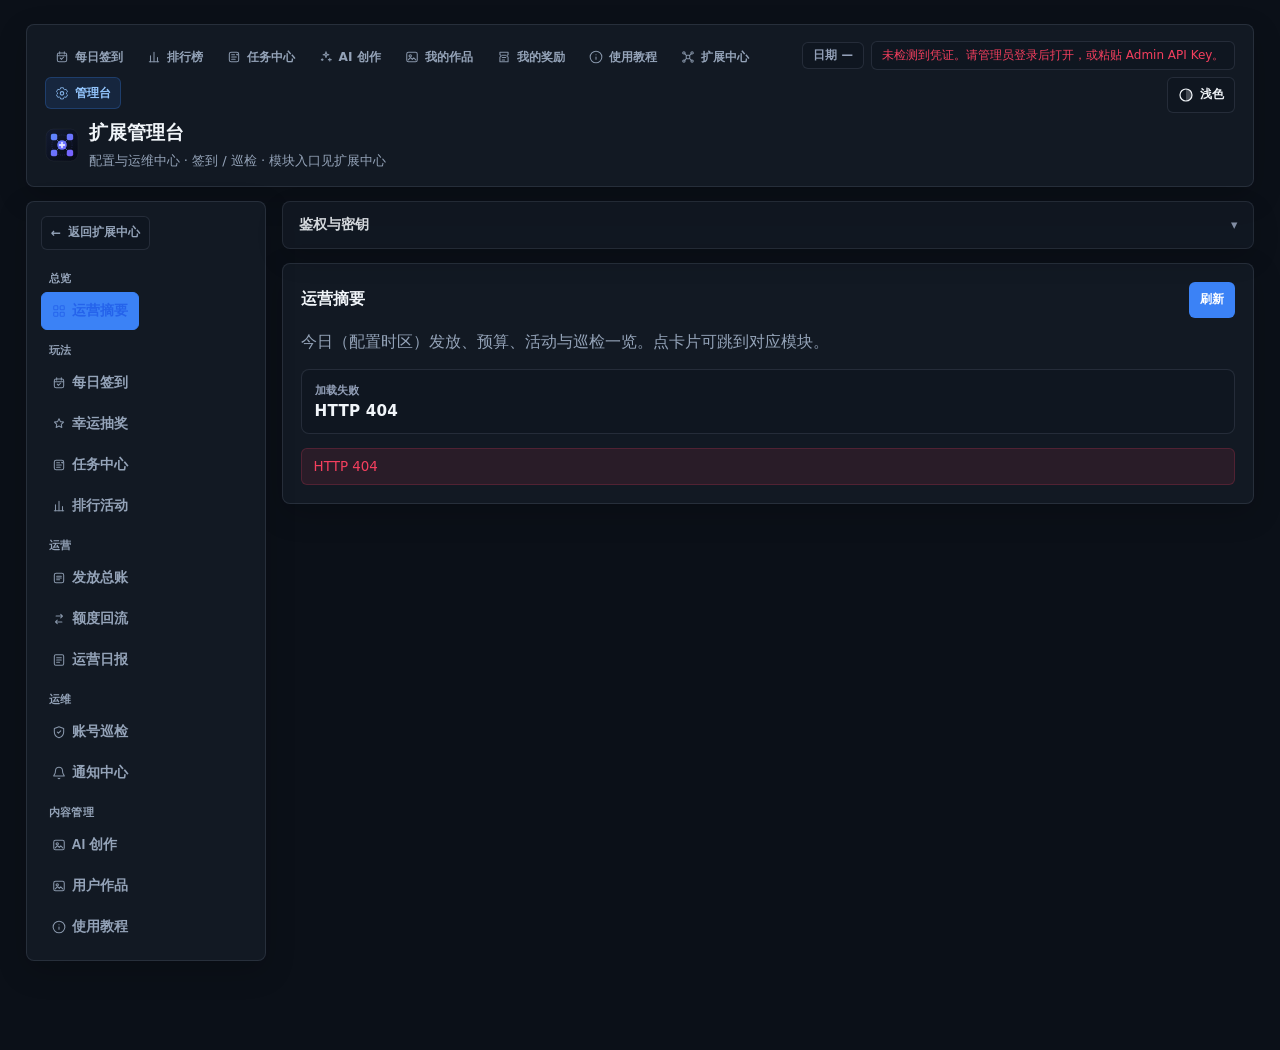
==== web/static/admin.html @ a8adf3a6 "feat: improve ranking campaign administration" ====
<!DOCTYPE html>
<html lang="zh-CN">
<head>
  <meta charset="UTF-8" />
  <meta name="viewport" content="width=device-width, initial-scale=1" />
  <title>扩展管理台 · Sub2API</title>
  <link rel="icon" type="image/svg+xml" href="./assets/ext-center-icon.svg" media="(prefers-color-scheme: dark)" />
  <link rel="icon" type="image/svg+xml" href="./assets/ext-center-icon-light.svg" media="(prefers-color-scheme: light)" />
  <link id="favicon" rel="icon" type="image/svg+xml" href="./assets/ext-center-icon.svg" />
  <style>
:root {
  --bg0:#070b16; --bg1:#121a2f; --card:rgba(18,26,43,.92); --text:#eef3ff; --muted:#93a0b8;
  --primary:#5b8cff; --primary2:#7c5cff; --ok:#22c55e; --danger:#f43f5e; --warn:#f59e0b;
  --border:rgba(255,255,255,.09); --soft:rgba(255,255,255,.04); --soft2:rgba(255,255,255,.07);
  --shadow:0 16px 40px rgba(0,0,0,.28); --glow:rgba(91,140,255,.28);
  --radius:18px; --radius-sm:12px; --line:rgba(255,255,255,.06);
  --input-bg:rgba(7,11,22,.45); --panel:rgba(255,255,255,.03);
}
html.light {
  --bg0:#eef2ff; --bg1:#f8fafc; --card:rgba(255,255,255,.96); --text:#0f172a; --muted:#64748b;
  --border:rgba(15,23,42,.08); --soft:rgba(15,23,42,.03); --soft2:rgba(15,23,42,.06);
  --shadow:0 12px 30px rgba(15,23,42,.08); --glow:rgba(59,130,246,.16);
  --line:rgba(15,23,42,.06); --input-bg:#fff; --panel:rgba(15,23,42,.02);
}
*{box-sizing:border-box}
body{
  margin:0; min-height:100vh; color:var(--text);
  font-family:ui-sans-serif,system-ui,-apple-system,"PingFang SC","Microsoft YaHei",sans-serif;
  background:
    radial-gradient(900px 420px at 10% -12%, var(--glow), transparent 58%),
    radial-gradient(720px 340px at 100% 0%, rgba(124,92,255,.14), transparent 52%),
    linear-gradient(180deg,var(--bg0),var(--bg1));
  display:flex; justify-content:center; padding:16px 14px 108px;
}
.wrap{width:min(920px,100%); display:flex; flex-direction:column; gap:12px}
a{color:var(--primary); text-decoration:none}
button{
  border:0; border-radius:11px; padding:9px 14px; cursor:pointer;
  font-size:.84rem; font-weight:700; color:#fff;
  background:linear-gradient(135deg,var(--primary),var(--primary2));
  box-shadow:0 8px 18px rgba(91,140,255,.22);
  transition:transform .12s, opacity .12s, box-shadow .12s;
}
button:hover:not(:disabled){transform:translateY(-1px)}
button:disabled{opacity:.55; cursor:not-allowed; transform:none; box-shadow:none}
button.secondary, button.sm.secondary, .tabs button, .tpl, .theme-btn{
  background:var(--soft2); color:var(--text); box-shadow:none; border:1px solid var(--border);
}
button.sm{padding:7px 11px; font-size:.78rem; border-radius:10px}
button.danger{background:rgba(244,63,94,.1)!important; color:var(--danger)!important; border:1px solid rgba(244,63,94,.22)!important; box-shadow:none!important}
.top{display:flex; align-items:flex-start; justify-content:space-between; gap:12px; padding:4px 2px 2px}
.top h1{margin:0; font-size:1.22rem; letter-spacing:.2px}
.top .lead{margin:6px 0 0; color:var(--muted); font-size:.8rem; line-height:1.45}
.top-meta{display:flex; align-items:center; gap:8px; flex-wrap:wrap; justify-content:flex-end}
.topnav{display:flex; flex-wrap:wrap; gap:8px; margin:0 0 10px}
.topnav a{
  text-decoration:none; color:var(--text); font-size:.75rem; font-weight:650;
  border:1px solid var(--border); border-radius:999px; padding:5px 10px 5px 8px; background:rgba(127,127,127,.06);
  display:inline-flex; align-items:center; gap:6px;
}
.topnav a.active{border-color:rgba(91,140,255,.45); background:rgba(91,140,255,.12); color:#9db7ff}
html.light .topnav a.active{color:#4f46e5}
.topnav a{display:inline-flex; align-items:center; gap:6px}
.topnav a svg{width:14px; height:14px; flex:none; opacity:.9}
.brand-title{display:flex; align-items:center; gap:10px}
.brand-title .logo{width:34px; height:34px; border-radius:10px; flex:none; box-shadow:0 6px 16px rgba(91,140,255,.18)}
.brand-title .logo.dark{display:block}
.brand-title .logo.light{display:none}
html.light .brand-title .logo.dark{display:none}
html.light .brand-title .logo.light{display:block}
.brand-title h1{margin:0}
.modnav button{display:inline-flex; align-items:center; gap:6px}
.modnav button svg{width:14px; height:14px; flex:none; opacity:.9}
.chip,.badge{
  display:inline-flex; align-items:center; gap:6px; font-size:.72rem; font-weight:700;
  padding:5px 10px; border-radius:999px; border:1px solid var(--border); background:var(--soft); color:var(--muted); white-space:nowrap;
}
.badge.on{color:var(--ok); border-color:rgba(34,197,94,.35); background:rgba(34,197,94,.1)}
.badge.off{color:var(--danger); border-color:rgba(244,63,94,.35); background:rgba(244,63,94,.1)}
.badge.run{color:#60a5fa; border-color:rgba(96,165,250,.35); background:rgba(96,165,250,.12)}
.auth-status{font-size:.75rem; color:var(--muted); padding:5px 10px; border-radius:999px; border:1px solid var(--border); background:var(--soft)}
.auth-status.ok{color:var(--ok); border-color:rgba(34,197,94,.3); background:rgba(34,197,94,.08)}
.auth-status.err{color:var(--danger); border-color:rgba(244,63,94,.3); background:rgba(244,63,94,.08)}
.modnav{display:grid; grid-template-columns:1fr; gap:10px; padding:0; border:0; background:transparent}
.modnav-group{padding:8px; border-radius:14px; border:1px solid var(--border); background:rgba(127,127,127,.05)}
.modnav-group-title{font-size:.72rem; font-weight:700; letter-spacing:.04em; color:var(--muted); margin:2px 6px 8px; text-transform:none}
.modnav-group-btns{display:grid; grid-template-columns:1fr 1fr; gap:8px}
.modnav button{width:100%; border:0; box-shadow:none; background:transparent; color:var(--muted); padding:11px 12px; border-radius:11px; font-size:.86rem}
.modnav button.active{color:var(--text); background:linear-gradient(135deg, rgba(91,140,255,.2), rgba(124,92,255,.12)); border:1px solid rgba(91,140,255,.28)}
html.light .modnav button.active{background:#fff; border-color:rgba(15,23,42,.08); box-shadow:0 1px 4px rgba(15,23,42,.06)}
@media (min-width: 900px){
  .modnav{grid-template-columns:1.4fr 1fr 1fr; gap:10px; align-items:start}
  .modnav-group-btns{grid-template-columns:1fr 1fr}
  .modnav-group[data-group="play"] .modnav-group-btns{grid-template-columns:1fr 1fr}
}
.card{background:var(--card); backdrop-filter:blur(14px); border:1px solid var(--border); border-radius:var(--radius); box-shadow:var(--shadow); padding:16px}
.card-head{display:flex; align-items:flex-start; justify-content:space-between; gap:10px; margin:0 0 12px}
.card-head h2{margin:0; font-size:1rem; font-weight:750}
.card-head .desc{margin:4px 0 0; color:var(--muted); font-size:.78rem; line-height:1.4}
.section-title{display:flex; align-items:center; justify-content:space-between; gap:10px; margin:0 0 10px}
.section-title h3{margin:0; font-size:.9rem}
.sub{color:var(--muted); font-size:.8rem; line-height:1.45; margin:0 0 8px}
.hint{font-size:.72rem; color:var(--muted); margin-top:6px; line-height:1.4}
label{display:block; font-size:.74rem; color:var(--muted); margin:0 0 5px; font-weight:600}
.field{margin-top:10px}
input[type=number], input[type=text], input[type=password], select, textarea{
  width:100%; padding:10px 12px; border-radius:var(--radius-sm);
  border:1px solid var(--border); background:var(--input-bg); color:var(--text);
  font-size:.9rem; outline:none; transition:border-color .12s, box-shadow .12s;
}
select[multiple]{min-height:140px; padding:8px; line-height:1.55; background:linear-gradient(180deg, rgba(91,140,255,.05), transparent 40%), var(--input-bg)}
select[multiple] option{padding:6px 8px; border-radius:8px; margin:2px 0}
input:focus, select:focus, textarea:focus{border-color:rgba(91,140,255,.55); box-shadow:0 0 0 3px rgba(91,140,255,.12)}
.grid2{display:grid; grid-template-columns:1fr 1fr; gap:10px}
.grid3{display:grid; grid-template-columns:repeat(3,1fr); gap:10px}
.grid4{display:grid; grid-template-columns:repeat(4,1fr); gap:8px}
.auth-grid{display:grid; grid-template-columns:1fr 1fr; gap:10px}
@media (max-width:760px){
  .grid2,.grid3,.grid4,.auth-grid{grid-template-columns:1fr}
  .modnav{grid-template-columns:1fr}
  .modnav-group-btns{grid-template-columns:1fr 1fr}
  .top{flex-direction:column}
  .top-meta{justify-content:flex-start}
  body{padding-bottom:120px}
}
.stats{display:grid; grid-template-columns:repeat(auto-fit,minmax(160px,1fr)); gap:10px;}
    .stat{border:1px solid var(--border); border-radius:14px; padding:12px; background:linear-gradient(180deg, rgba(91,140,255,.08), var(--panel))}
.stat .k{font-size:.7rem; color:var(--muted); font-weight:650}
.stat .v{margin-top:4px; font-size:1.08rem; font-weight:780; letter-spacing:.2px}
.metric{border:1px solid var(--border); border-radius:12px; padding:10px 11px; background:var(--panel)}
.metric .k{font-size:.68rem; color:var(--muted); font-weight:650}
.metric .v{margin-top:3px; font-size:.98rem; font-weight:760}
.metric.ok .v{color:var(--ok)}
.metric.bad .v{color:var(--danger)}
.metric.soft .v{color:#93c5fd}
html.light .metric.soft .v{color:#2563eb}
.bar{height:7px; border-radius:999px; background:rgba(127,127,127,.14); overflow:hidden; margin-top:10px}
.bar > i{display:block; height:100%; width:0; border-radius:999px; background:linear-gradient(90deg,var(--primary),var(--primary2)); transition:width .35s ease}
.bars-wrap{margin-top:12px; padding-bottom:22px}
.bars{display:flex; gap:8px; align-items:flex-end; height:72px}
.bars .b{
  flex:1; min-width:0; border-radius:8px 8px 3px 3px; position:relative;
  background:linear-gradient(180deg, rgba(91,140,255,.65), rgba(124,92,255,.22));
  box-shadow:inset 0 0 0 1px rgba(91,140,255,.12);
}
.bars .b span{
  position:absolute; left:50%; bottom:-18px; transform:translateX(-50%);
  font-size:.68rem; color:var(--muted); white-space:nowrap; line-height:1;
  background:transparent; border:0; padding:0; flex:none; min-height:0; border-radius:0;
}
.modes{display:grid; grid-template-columns:1fr 1fr; gap:8px}
.mode{border:1px solid var(--border); border-radius:14px; padding:12px; cursor:pointer; background:var(--panel); transition:border-color .12s, background .12s, transform .12s}
.mode:hover{transform:translateY(-1px)}
.mode.active{border-color:rgba(91,140,255,.55); background:rgba(91,140,255,.12)}
.mode strong{display:block; margin-bottom:3px; font-size:.88rem}
.mode span{font-size:.74rem; color:var(--muted); line-height:1.35}
.panel.hidden,.hidden{display:none !important}
.row{display:flex; align-items:center; gap:8px; flex-wrap:wrap}
.switch{display:inline-flex; align-items:center; gap:8px; cursor:pointer; user-select:none; padding:10px 12px; border-radius:12px; border:1px solid var(--border); background:var(--panel); width:100%}
.switch input{width:auto; accent-color:var(--primary)}
.switch span{font-size:.84rem; font-weight:650}
.checks{display:grid; grid-template-columns:1fr 1fr; gap:8px}
@media (max-width:760px){ .checks{grid-template-columns:1fr} }
.tabs{display:flex; gap:0; margin:10px 0 12px; padding:3px; border-radius:12px; background:rgba(127,127,127,.06); border:1px solid var(--border)}
.tabs button{flex:1; border:0; border-radius:10px; padding:8px 10px; font-size:.8rem; font-weight:700; background:transparent; color:var(--muted); box-shadow:none}
.tabs button.active{background:linear-gradient(135deg,var(--primary),var(--primary2)); color:#fff; box-shadow:0 6px 14px rgba(91,140,255,.2)}
.tpl-row{display:flex; gap:8px; flex-wrap:wrap; margin:8px 0}
.tpl-row .tpl{font-weight:650}
.tpl-row .tpl-off{color:var(--danger); border-color:rgba(244,63,94,.22); background:rgba(244,63,94,.06)}
.summary{border:1px solid var(--border); border-radius:14px; padding:12px; background:linear-gradient(135deg, rgba(91,140,255,.1), rgba(124,92,255,.05))}
.sum-label{font-size:.72rem; color:var(--muted); font-weight:700; margin-bottom:8px}
.sum-chips,.stat-row{display:flex; flex-wrap:wrap; gap:6px}
.sum-chip,.stat-pill{display:inline-flex; align-items:center; gap:4px; font-size:.74rem; font-weight:700; padding:5px 9px; border-radius:999px; background:var(--panel); border:1px solid var(--border); color:var(--text)}
.sum-chip i,.stat-pill span{font-style:normal; font-weight:600; color:var(--muted); font-size:.68rem}
.sum-chip.ok{background:rgba(16,185,129,.1); border-color:rgba(16,185,129,.18); color:var(--ok)}
.sum-chip.soft{color:var(--muted)}
.live-line{margin-bottom:10px}
.auth-box{border:1px solid var(--border); border-radius:14px; padding:12px; background:var(--panel)}
.auth-box.accent{border-color:rgba(91,140,255,.25); background:linear-gradient(180deg, rgba(91,140,255,.08), var(--panel))}
.box-title{font-size:.82rem; font-weight:750; margin-bottom:8px}
details.fold{border:1px solid var(--border); border-radius:var(--radius); background:var(--card); box-shadow:var(--shadow); overflow:hidden}
details.fold > summary{cursor:pointer; list-style:none; padding:13px 16px; font-weight:720; font-size:.9rem; display:flex; align-items:center; justify-content:space-between; gap:8px}
details.fold > summary::-webkit-details-marker{display:none}
details.fold > summary::after{content:"▾"; color:var(--muted); font-size:.8rem}
details.fold[open] > summary::after{content:"▴"}
.fold-body{padding:0 16px 16px; border-top:1px solid var(--line)}
.table-wrap{overflow:auto; border:1px solid var(--border); border-radius:12px; max-height:240px}
.table{width:100%; border-collapse:collapse; font-size:.78rem}
.table th,.table td{padding:8px 10px; border-bottom:1px solid var(--border); text-align:left}
.table th{color:var(--muted); font-weight:700; background:var(--panel); position:sticky; top:0}
.table td.mono{font-family:ui-monospace,Menlo,Consolas,monospace; font-size:.72rem; color:var(--muted)}
.tbl-wrap{overflow:auto; border:1px solid var(--border); border-radius:12px; background:var(--panel)}
.tbl{width:100%; min-width:620px; border-collapse:collapse; font-size:.8rem}
.tbl th,.tbl td{padding:8px 10px; border-bottom:1px solid var(--border); text-align:left; vertical-align:middle}
.tbl th{color:var(--muted); font-weight:700; background:rgba(127,127,127,.06); position:sticky; top:0; z-index:1}
.tbl tr:last-child td{border-bottom:0}
.tbl td.amount,.tbl td.prob{text-align:right; font-variant-numeric:tabular-nums}
.tbl .row-actions{text-align:right}
.tbl input{min-width:0}
.warnbox{display:none; margin:0 0 10px; padding:10px 12px; border-radius:12px; background:rgba(245,158,11,.1); border:1px solid rgba(245,158,11,.25); color:var(--warn); font-size:.8rem}
.warnbox.show{display:block}
.msg{margin-top:10px; padding:10px 12px; border-radius:12px; display:none; font-size:.84rem}
.msg.show{display:block}
.msg.ok{background:rgba(34,197,94,.1); color:var(--ok); border:1px solid rgba(34,197,94,.2)}
.msg.err{background:rgba(244,63,94,.1); color:var(--danger); border:1px solid rgba(244,63,94,.2)}
.msg.warn{background:rgba(245,158,11,.1); color:var(--warn); border:1px solid rgba(245,158,11,.22)}
.hero{border-radius:14px; padding:12px 14px; margin-bottom:12px; background:linear-gradient(135deg, rgba(91,140,255,.15), rgba(124,92,255,.08)); border:1px solid rgba(91,140,255,.2); display:flex; align-items:center; justify-content:space-between; gap:10px; flex-wrap:wrap}
.hero .label{font-size:.72rem; color:var(--muted); font-weight:650}
.hero .value{margin-top:3px; font-size:.95rem; font-weight:760}
.toolbar{display:flex; flex-wrap:wrap; gap:8px; margin:12px 0; padding:10px; border-radius:14px; border:1px solid var(--border); background:var(--panel)}
.toolbar button svg{width:15px;height:15px;flex:none}
#btnTutorialUpload{display:inline-flex;align-items:center;gap:6px}
.tutorial-editor-shell{border:1px solid var(--border);border-radius:var(--app-radius);background:var(--panel);overflow:hidden}
.tutorial-toolbar{display:flex;flex-wrap:wrap;gap:6px;padding:10px;border-bottom:1px solid var(--border);background:var(--soft)}
.tutorial-toolbar .tb{min-height:32px;padding:6px 10px;border:1px solid var(--border);border-radius:var(--app-radius-sm);background:var(--card);color:var(--text);font-size:.78rem;font-weight:650;cursor:pointer}
.tutorial-toolbar .tb:hover{border-color:rgba(91,140,255,.4);color:var(--primary)}
.tutorial-toolbar .tb.active{border-color:rgba(91,140,255,.45);background:rgba(91,140,255,.12);color:var(--primary)}
.tutorial-toolbar .tb-sep{width:1px;align-self:stretch;background:var(--border);margin:0 2px}
#tutorialVisual{min-height:360px;max-height:62vh;overflow:auto;padding:14px 16px;line-height:1.7;font-size:.92rem;outline:none;white-space:pre-wrap;overflow-wrap:anywhere;background:var(--card)}
#tutorialVisual.upload-target{box-shadow:inset 0 0 0 2px rgba(91,140,255,.35)}
#tutorialVisual:empty:before{content:attr(data-placeholder);color:var(--muted)}
#tutorialVisual h1{font-size:1.2rem;margin:1.1em 0 .5em}
#tutorialVisual h2{font-size:1.05rem;margin:1.1em 0 .45em}
#tutorialVisual h3{font-size:.95rem;margin:1em 0 .4em}
#tutorialVisual p{margin:.55em 0}
#tutorialVisual ul,#tutorialVisual ol{padding-left:1.5em;margin:.55em 0}
#tutorialVisual li{margin:.25em 0}
#tutorialVisual blockquote{border-left:3px solid var(--primary);padding:6px 12px;margin:1em 0;background:rgba(91,140,255,.05);border-radius:0 10px 10px 0;color:var(--muted)}
#tutorialVisual a{color:var(--primary);text-decoration:underline}
#tutorialVisual img{display:block;max-width:100%;height:auto;border-radius:10px;margin:12px 0}
#tutorialVisual pre{overflow-x:auto;white-space:pre;background:rgba(0,0,0,.08);border:1px solid var(--border);border-radius:10px;padding:12px}
#tutorialVisual table{display:block;width:100%;max-width:100%;overflow-x:auto;border-collapse:collapse;margin:1em 0}
#tutorialVisual th,#tutorialVisual td{padding:8px 10px;border:1px solid var(--border);text-align:left;white-space:normal}
#tutorialSource{display:none;width:100%;min-height:360px;max-height:62vh;border:0;border-radius:0;resize:vertical;padding:14px 16px;font-family:ui-monospace,Menlo,Consolas,monospace;font-size:.82rem;line-height:1.6;white-space:pre-wrap;background:var(--card);color:var(--text)}
.tutorial-editor-shell.source-mode #tutorialVisual{display:none}
.tutorial-editor-shell.source-mode #tutorialSource{display:block}
.tutorial-editor-hint{margin-top:8px;color:var(--muted);font-size:.76rem;line-height:1.45}
.log-card{border:1px solid var(--border); border-radius:14px; overflow:hidden; background:rgba(2,6,23,.35)}
html.light .log-card{background:#0f172a08}
.log-head{display:flex; align-items:center; justify-content:space-between; gap:8px; padding:9px 12px; border-bottom:1px solid var(--border); background:rgba(127,127,127,.05); font-size:.76rem; font-weight:700}
.patrol-log{max-height:240px; overflow:auto; padding:10px 12px; font-family:ui-monospace,Menlo,Consolas,monospace; font-size:.72rem; line-height:1.5}
.patrol-log .l-error{color:#ff8e8a}
.patrol-log .l-warn{color:#ffd666}
.patrol-log .l-success{color:#95de64}
.patrol-log .l-info{color:#c9d4ea}
html.light .patrol-log .l-info{color:#334155}
html.light .patrol-log .l-success{color:#15803d}
html.light .patrol-log .l-warn{color:#b45309}
html.light .patrol-log .l-error{color:#be123c}
.split{display:grid; grid-template-columns:1.1fr .9fr; gap:12px}
@media (max-width:860px){ .split{grid-template-columns:1fr} }

.campaign-guide{display:grid;grid-template-columns:repeat(3,1fr);gap:8px;margin:12px 0 14px}
.campaign-guide-step{border:1px solid var(--border);border-radius:12px;padding:10px 12px;background:var(--panel);display:flex;gap:9px;align-items:flex-start}
.campaign-guide-step b{display:grid;place-items:center;width:24px;height:24px;border-radius:999px;background:rgba(91,140,255,.14);color:var(--primary);flex:none;font-size:.76rem}
.campaign-guide-step strong{display:block;font-size:.78rem;margin-bottom:2px}.campaign-guide-step span{display:block;color:var(--muted);font-size:.7rem;line-height:1.4}
.campaign-list-head{display:flex;align-items:center;justify-content:space-between;gap:10px;margin:14px 0 10px}
.campaign-list-head h3{margin:0;font-size:.9rem}.campaign-head-actions{display:flex;gap:8px;flex-wrap:wrap}
.campaign-filters{display:grid;grid-template-columns:1.5fr repeat(3,minmax(120px,.75fr)) auto;gap:8px;align-items:end;padding:10px;border:1px solid var(--border);border-radius:14px;background:var(--panel);margin-bottom:10px}
.campaign-filters .field{margin:0}.campaign-filter-actions{display:flex;gap:6px}
.campaign-table{min-width:900px}.campaign-name-cell strong{display:block;font-size:.82rem}.campaign-name-cell span{display:block;color:var(--muted);font-size:.68rem;margin-top:3px}
.campaign-status{display:inline-flex;padding:4px 8px;border-radius:999px;font-size:.7rem;font-weight:700;border:1px solid var(--border);white-space:nowrap}
.campaign-status.draft{color:#94a3b8}.campaign-status.active{color:var(--ok);background:rgba(34,197,94,.08);border-color:rgba(34,197,94,.25)}
.campaign-status.partial{color:var(--warn);background:rgba(245,158,11,.08);border-color:rgba(245,158,11,.25)}
.campaign-status.settled{color:#60a5fa;background:rgba(96,165,250,.08);border-color:rgba(96,165,250,.25)}
.campaign-status.cancelled{color:var(--muted)}
.campaign-row-actions{display:flex;align-items:center;gap:5px;white-space:nowrap}.campaign-row-actions button{padding:6px 9px}
.campaign-more{position:relative}.campaign-more summary{list-style:none;cursor:pointer;border:1px solid var(--border);border-radius:9px;padding:6px 9px;font-size:.74rem;font-weight:700;background:var(--soft2)}
.campaign-more summary::-webkit-details-marker{display:none}.campaign-more-menu{position:absolute;right:0;top:calc(100% + 5px);z-index:20;min-width:128px;padding:6px;border:1px solid var(--border);border-radius:11px;background:var(--card);box-shadow:var(--shadow);display:grid;gap:4px}
.campaign-more-menu button{width:100%;text-align:left;background:transparent;color:var(--text);box-shadow:none;border:0;padding:7px 8px}.campaign-more-menu button:hover{background:var(--soft2);transform:none}.campaign-more-menu button.danger{color:var(--danger)}
.campaign-pagination{display:flex;align-items:center;justify-content:space-between;gap:10px;margin-top:10px;color:var(--muted);font-size:.74rem}.campaign-page-controls{display:flex;align-items:center;gap:5px}.campaign-page-controls button{min-width:32px;padding:6px 9px}.campaign-page-controls button.current{background:var(--primary);color:#fff}.campaign-page-controls button:disabled{opacity:.4}
dialog.campaign-dialog{width:min(760px,calc(100vw - 24px));max-height:calc(100vh - 28px);padding:0;border:1px solid var(--border);border-radius:18px;background:var(--card);color:var(--text);box-shadow:0 28px 80px rgba(0,0,0,.45);overflow:hidden}
dialog.campaign-dialog.wide{width:min(940px,calc(100vw - 24px))}dialog.campaign-dialog::backdrop{background:rgba(2,6,23,.68);backdrop-filter:blur(3px)}
.campaign-dialog-shell{display:flex;flex-direction:column;max-height:calc(100vh - 30px)}.campaign-dialog-head{display:flex;justify-content:space-between;align-items:flex-start;gap:12px;padding:16px 18px;border-bottom:1px solid var(--border)}
.campaign-dialog-head h3{margin:0;font-size:1rem}.campaign-dialog-head p{margin:4px 0 0;color:var(--muted);font-size:.72rem;line-height:1.45}.campaign-dialog-close{background:transparent!important;color:var(--muted)!important;border:1px solid var(--border)!important;box-shadow:none!important;padding:5px 9px!important}
.campaign-dialog-body{padding:16px 18px;overflow:auto}.campaign-dialog-foot{display:flex;justify-content:flex-end;gap:8px;padding:12px 18px;border-top:1px solid var(--border);background:var(--panel)}
.campaign-form-section{border:1px solid var(--border);border-radius:14px;padding:12px;margin-bottom:12px;background:var(--panel)}.campaign-form-section:last-child{margin-bottom:0}.campaign-form-section h4{margin:0 0 4px;font-size:.84rem}.campaign-form-section>p{margin:0 0 8px;color:var(--muted);font-size:.7rem;line-height:1.4}
.campaign-form-grid{display:grid;grid-template-columns:1fr 1fr;gap:0 10px}.campaign-form-grid .full{grid-column:1/-1}.campaign-form-grid input[type=date],.campaign-form-grid input[type=time],.campaign-award-filters input{width:100%;padding:10px 12px;border-radius:var(--radius-sm);border:1px solid var(--border);background:var(--input-bg);color:var(--text);font-size:.9rem;outline:none}
.campaign-board-help,.campaign-frequency-help{padding:8px 10px;border-radius:10px;background:rgba(91,140,255,.07);color:var(--muted);font-size:.7rem;line-height:1.45;margin-top:7px}
.campaign-reward-list{display:grid;gap:8px}.campaign-reward-row{display:grid;grid-template-columns:110px 1fr 150px auto;gap:8px;align-items:center;padding:9px;border:1px solid var(--border);border-radius:12px;background:var(--card)}
.campaign-rank-fields{display:flex;align-items:center;gap:6px;min-width:0}.campaign-rank-fields input{min-width:58px}.campaign-rank-fields span{font-size:.72rem;color:var(--muted);white-space:nowrap}.campaign-reward-row .reward-amount-wrap{display:flex;align-items:center;gap:6px}.campaign-reward-row .reward-amount-wrap span{font-size:.7rem;color:var(--muted)}
.campaign-reward-summary{margin-top:9px;padding:9px 11px;border-radius:11px;border:1px solid rgba(91,140,255,.2);background:rgba(91,140,255,.07);font-size:.74rem;line-height:1.55}.campaign-reward-summary.warn{border-color:rgba(245,158,11,.3);background:rgba(245,158,11,.08);color:var(--warn)}
.campaign-detail-grid{display:grid;grid-template-columns:repeat(3,1fr);gap:8px}.campaign-detail-item{border:1px solid var(--border);border-radius:11px;padding:9px;background:var(--panel)}.campaign-detail-item .k{font-size:.68rem;color:var(--muted)}.campaign-detail-item .v{font-size:.8rem;font-weight:700;margin-top:3px;overflow-wrap:anywhere}.campaign-detail-rewards{display:grid;gap:6px;margin-top:10px}.campaign-detail-reward{display:flex;justify-content:space-between;gap:10px;padding:8px 10px;border-radius:10px;background:var(--panel);font-size:.76rem}
.campaign-preview-stats,.campaign-award-summary{display:grid;grid-template-columns:repeat(4,1fr);gap:8px;margin-bottom:10px}.campaign-preview-stat{border:1px solid var(--border);border-radius:11px;padding:9px;background:var(--panel)}.campaign-preview-stat .k{font-size:.66rem;color:var(--muted)}.campaign-preview-stat .v{font-size:.9rem;font-weight:760;margin-top:3px}
.campaign-award-filters{display:grid;grid-template-columns:1fr 1fr 1fr auto;gap:8px;align-items:end;margin-bottom:10px}.campaign-award-filters .field{margin:0}.campaign-award-error{max-width:250px;white-space:normal;color:var(--danger);font-size:.68rem;line-height:1.35}.campaign-empty{text-align:center;padding:28px 12px;color:var(--muted);font-size:.78rem}.campaign-inline-error{display:none;margin-top:10px;padding:8px 10px;border-radius:10px;background:rgba(244,63,94,.08);color:var(--danger);font-size:.74rem}.campaign-inline-error.show{display:block}
@media(max-width:760px){.campaign-guide{grid-template-columns:1fr}.campaign-filters{grid-template-columns:1fr 1fr}.campaign-filters .keyword{grid-column:1/-1}.campaign-filter-actions{grid-column:1/-1}.campaign-form-grid{grid-template-columns:1fr}.campaign-form-grid .full{grid-column:auto}.campaign-reward-row{grid-template-columns:1fr}.campaign-detail-grid{grid-template-columns:1fr 1fr}.campaign-preview-stats,.campaign-award-summary{grid-template-columns:1fr 1fr}.campaign-award-filters{grid-template-columns:1fr 1fr}.campaign-award-filters .user-filter,.campaign-award-filters .actions{grid-column:1/-1}.campaign-pagination{align-items:flex-start;flex-direction:column}.campaign-dialog-body{padding:13px}.campaign-dialog-head,.campaign-dialog-foot{padding-left:13px;padding-right:13px}}

.audit-item{border:1px solid var(--border); border-radius:12px; padding:10px; margin-bottom:8px; background:var(--panel)}
.audit-meta{font-size:.72rem; color:var(--muted); margin-bottom:4px}
.audit-sum{font-size:.82rem; line-height:1.4}
.audit-actions{margin-top:6px}
.audit-diff{display:none; margin-top:8px; padding:8px; border-radius:8px; background:rgba(127,127,127,.08); font-family:ui-monospace,Menlo,Consolas,monospace; font-size:.68rem; white-space:pre-wrap; color:var(--muted); max-height:160px; overflow:auto}
.audit-diff.show{display:block}
.save-dock{position:fixed; left:0; right:0; bottom:0; z-index:40; padding:10px 12px calc(10px + env(safe-area-inset-bottom)); background:linear-gradient(180deg, transparent, rgba(7,11,22,.88) 34%); display:flex; justify-content:center; pointer-events:none}
html.light .save-dock{background:linear-gradient(180deg, transparent, rgba(248,250,252,.94) 34%)}
.save-dock .inner{width:min(920px,100%); pointer-events:auto; display:grid; grid-template-columns:1fr auto; gap:10px; align-items:center; padding:10px 12px; border-radius:16px; border:1px solid rgba(91,140,255,.28); background:rgba(18,26,43,.95); backdrop-filter:blur(14px); box-shadow:0 -10px 30px rgba(0,0,0,.28)}
html.light .save-dock .inner{background:rgba(255,255,255,.97); border-color:rgba(15,23,42,.08); box-shadow:0 8px 24px rgba(15,23,42,.08)}
.save-dock .summary{border:0; background:transparent; padding:0; font-size:.78rem}
.save-dock #btn{min-width:128px}
.foot-links{margin-top:4px; font-size:.78rem; color:var(--muted)}
.theme-btn{padding:5px 10px; border-radius:999px; font-size:.72rem; font-weight:650}

  </style>
  <link rel="stylesheet" href="./assets/app.css" />
</head>
<body class="app-page app-admin">
  <div class="wrap">
    <header class="top">
      <div>
        <nav class="topnav" aria-label="主导航">
          <a href="./"><svg viewBox="0 0 24 24" fill="none" aria-hidden="true"><rect x="4" y="5" width="16" height="15" rx="3" stroke="currentColor" stroke-width="1.8"/><path d="M8 3v4M16 3v4M4 10h16" stroke="currentColor" stroke-width="1.8" stroke-linecap="round"/><path d="M9 14l2 2 4-4" stroke="currentColor" stroke-width="1.8" stroke-linecap="round" stroke-linejoin="round"/></svg>每日签到</a>
          <a href="./rank.html"><svg viewBox="0 0 24 24" fill="none" aria-hidden="true"><path d="M6 20V10M12 20V4M18 20v-7" stroke="currentColor" stroke-width="1.8" stroke-linecap="round"/><path d="M4 20h16" stroke="currentColor" stroke-width="1.8" stroke-linecap="round"/></svg>排行榜</a>
          <a href="./tasks.html"><svg viewBox="0 0 24 24" fill="none" aria-hidden="true"><rect x="4" y="4" width="16" height="16" rx="3" stroke="currentColor" stroke-width="1.8"/><path d="M8 8h5M8 12h8M8 16h6" stroke="currentColor" stroke-width="1.8" stroke-linecap="round"/><path d="M16.5 7.5l1 1 2-2" stroke="currentColor" stroke-width="1.8" stroke-linecap="round" stroke-linejoin="round"/></svg>任务中心</a>
          <a href="./create.html"><svg viewBox="0 0 24 24" fill="none" aria-hidden="true"><path d="M12 3l1.1 3.9L17 8l-3.9 1.1L12 13l-1.1-3.9L7 8l3.9-1.1L12 3z" stroke="currentColor" stroke-width="1.8" stroke-linejoin="round"/><path d="M18.5 14v5M16 16.5h5M5.5 15v3M4 16.5h3" stroke="currentColor" stroke-width="1.8" stroke-linecap="round"/></svg>AI 创作</a>
          <a href="./works.html"><svg viewBox="0 0 24 24" fill="none" aria-hidden="true"><rect x="3" y="4" width="18" height="16" rx="3" stroke="currentColor" stroke-width="1.8"/><circle cx="9" cy="10" r="2" stroke="currentColor" stroke-width="1.8"/><path d="M5.5 17l4-4 3 3 2.5-2.5 3.5 3.5" stroke="currentColor" stroke-width="1.8" stroke-linecap="round" stroke-linejoin="round"/></svg>我的作品</a>
          <a href="./rewards.html"><svg viewBox="0 0 24 24" fill="none" aria-hidden="true"><path d="M5 4h14v4a2 2 0 0 0 0 4v8H5v-8a2 2 0 0 0 0-4V4z" stroke="currentColor" stroke-width="1.8" stroke-linejoin="round"/><path d="M9 9h6M9 13h6M9 17h4" stroke="currentColor" stroke-width="1.8" stroke-linecap="round"/></svg>我的奖励</a>
          <a href="./tutorial.html"><svg viewBox="0 0 24 24" fill="none" aria-hidden="true"><circle cx="12" cy="12" r="10" stroke="currentColor" stroke-width="1.8"/><path d="M12 16v-4M12 8h.01" stroke="currentColor" stroke-width="1.8" stroke-linecap="round"/></svg>使用教程</a>
          <a href="./home.html"><svg viewBox="0 0 24 24" fill="none" aria-hidden="true"><rect x="9" y="9" width="6" height="6" rx="1.5" stroke="currentColor" stroke-width="1.8"/><circle cx="5" cy="5" r="2" stroke="currentColor" stroke-width="1.8"/><circle cx="19" cy="5" r="2" stroke="currentColor" stroke-width="1.8"/><circle cx="5" cy="19" r="2" stroke="currentColor" stroke-width="1.8"/><circle cx="19" cy="19" r="2" stroke="currentColor" stroke-width="1.8"/><path d="M6.5 6.5L9.5 9.5M17.5 6.5l-3 3M6.5 17.5l3-3M17.5 17.5l-3-3" stroke="currentColor" stroke-width="1.8" stroke-linecap="round"/></svg>扩展中心</a>
          <a class="active" href="./admin.html"><svg viewBox="0 0 24 24" fill="none" aria-hidden="true"><path d="M9.6 3h4.8l.6 2.4 1.7 1 2.4-.7 2.4 4.2-1.8 1.7v2l1.8 1.7-2.4 4.2-2.4-.7-1.7 1-.6 2.4H9.6L9 19.8l-1.7-1-2.4.7-2.4-4.2 1.8-1.7v-2L2.5 9.9l2.4-4.2 2.4.7 1.7-1L9.6 3z" stroke="currentColor" stroke-width="1.5" stroke-linejoin="round"/><circle cx="12" cy="12.6" r="3" stroke="currentColor" stroke-width="1.8"/></svg>管理台</a>
        </nav>
        <div class="brand-title">
          <img class="logo dark" src="./assets/ext-center-icon.svg" alt="" width="34" height="34" />
          <img class="logo light" src="./assets/ext-center-icon-light.svg" alt="" width="34" height="34" />
          <div class="page-heading-copy">
            <h1>扩展管理台</h1>
            <p class="lead">配置与运维中心 · 签到 / 巡检 · 模块入口见扩展中心</p>
          </div>
        </div>
      </div>
      <div class="top-meta">
        <span class="chip" id="todayChip">日期 —</span>
        <div id="authStatus" class="auth-status">检测中…</div>
        <button type="button" class="theme-btn" id="themeBtn"><svg viewBox="0 0 24 24" fill="none" aria-hidden="true"><circle cx="12" cy="12" r="9" stroke="currentColor" stroke-width="1.8"/><path d="M12 3a9 9 0 0 1 0 18z" fill="currentColor" opacity=".24"/></svg><span class="theme-label">浅色</span></button>
      </div>
    </header>

    <div class="modnav" role="tablist" aria-label="管理模块">
      <a class="admin-back" href="./home.html"><span aria-hidden="true">←</span> 返回扩展中心</a>
      <div class="modnav-group" data-group="home">
        <div class="modnav-group-title">总览</div>
        <div class="modnav-group-btns">
          <button type="button" class="active" id="nav-overview"><svg viewBox="0 0 24 24" fill="none" aria-hidden="true"><rect x="3" y="3" width="7" height="7" rx="1.5" stroke="currentColor" stroke-width="1.8"/><rect x="14" y="3" width="7" height="7" rx="1.5" stroke="currentColor" stroke-width="1.8"/><rect x="3" y="14" width="7" height="7" rx="1.5" stroke="currentColor" stroke-width="1.8"/><rect x="14" y="14" width="7" height="7" rx="1.5" stroke="currentColor" stroke-width="1.8"/></svg>运营摘要</button>
        </div>
      </div>
      <div class="modnav-group" data-group="play">
        <div class="modnav-group-title">玩法</div>
        <div class="modnav-group-btns">
          <button type="button" id="nav-checkin"><svg viewBox="0 0 24 24" fill="none" aria-hidden="true"><rect x="4" y="5" width="16" height="15" rx="3" stroke="currentColor" stroke-width="1.8"/><path d="M8 3v4M16 3v4M4 10h16" stroke="currentColor" stroke-width="1.8" stroke-linecap="round"/><path d="M9 14l2 2 4-4" stroke="currentColor" stroke-width="1.8" stroke-linecap="round" stroke-linejoin="round"/></svg>每日签到</button>
          <button type="button" id="nav-lottery"><svg viewBox="0 0 24 24" fill="none" aria-hidden="true"><path d="M12 3l2.4 4.9 5.4.8-3.9 3.8.9 5.4-4.8-2.5-4.8 2.5.9-5.4L4.2 8.7l5.4-.8z" stroke="currentColor" stroke-width="1.8" stroke-linejoin="round"/></svg>幸运抽奖</button>
          <button type="button" id="nav-tasks"><svg viewBox="0 0 24 24" fill="none" aria-hidden="true"><rect x="4" y="4" width="16" height="16" rx="3" stroke="currentColor" stroke-width="1.8"/><path d="M8 8h5M8 12h8M8 16h6" stroke="currentColor" stroke-width="1.8" stroke-linecap="round"/><path d="M16.5 7.5l1 1 2-2" stroke="currentColor" stroke-width="1.8" stroke-linecap="round" stroke-linejoin="round"/></svg>任务中心</button>
          <button type="button" id="nav-campaign"><svg viewBox="0 0 24 24" fill="none" aria-hidden="true"><path d="M6 20V10M12 20V4M18 20v-7" stroke="currentColor" stroke-width="1.8" stroke-linecap="round"/><path d="M4 20h16" stroke="currentColor" stroke-width="1.8" stroke-linecap="round"/></svg>排行活动</button>
        </div>
      </div>
      <div class="modnav-group" data-group="ops">
        <div class="modnav-group-title">运营</div>
        <div class="modnav-group-btns">
          <button type="button" id="nav-ledger"><svg viewBox="0 0 24 24" fill="none" aria-hidden="true"><rect x="4" y="4" width="16" height="16" rx="3" stroke="currentColor" stroke-width="1.8"/><path d="M8 9h8M8 12h8M8 15h5" stroke="currentColor" stroke-width="1.8" stroke-linecap="round"/></svg>发放总账</button>
          <button type="button" id="nav-redistribution"><svg viewBox="0 0 24 24" fill="none" aria-hidden="true"><path d="M7 7h11m0 0-3-3m3 3-3 3M17 17H6m0 0 3 3m-3-3 3-3" stroke="currentColor" stroke-width="1.8" stroke-linecap="round" stroke-linejoin="round"/></svg>额度回流</button>
          <button type="button" id="nav-report"><svg viewBox="0 0 24 24" fill="none" aria-hidden="true"><rect x="4" y="3" width="16" height="18" rx="2.5" stroke="currentColor" stroke-width="1.8"/><path d="M8 8h8M8 12h8M8 16h5" stroke="currentColor" stroke-width="1.8" stroke-linecap="round"/></svg>运营日报</button>
        </div>
      </div>
      <div class="modnav-group" data-group="sre">
        <div class="modnav-group-title">运维</div>
        <div class="modnav-group-btns">
          <button type="button" id="nav-patrol"><svg viewBox="0 0 24 24" fill="none" aria-hidden="true"><path d="M12 3l8 3v6c0 5-3.5 8.5-8 10-4.5-1.5-8-5-8-10V6l8-3z" stroke="currentColor" stroke-width="1.8" stroke-linejoin="round"/><path d="M9 12l2 2 4-4" stroke="currentColor" stroke-width="1.8" stroke-linecap="round" stroke-linejoin="round"/></svg>账号巡检</button>
          <button type="button" id="nav-notify"><svg viewBox="0 0 24 24" fill="none" aria-hidden="true"><path d="M18 8a6 6 0 10-12 0c0 7-3 7-3 9h18c0-2-3-2-3-9z" stroke="currentColor" stroke-width="1.8" stroke-linejoin="round"/><path d="M10.5 21a2 2 0 003 0" stroke="currentColor" stroke-width="1.8" stroke-linecap="round"/></svg>通知中心</button>
        </div>
      </div>
      <div class="modnav-group" data-group="content">
        <div class="modnav-group-title">内容管理</div>
        <div class="modnav-group-btns">
          <button type="button" id="nav-creative"><svg viewBox="0 0 24 24" fill="none" aria-hidden="true"><rect x="3" y="4" width="18" height="16" rx="3" stroke="currentColor" stroke-width="1.8"/><circle cx="9" cy="10" r="2" stroke="currentColor" stroke-width="1.8"/><path d="M5.5 17l4-4 3 3 2.5-2.5 3.5 3.5" stroke="currentColor" stroke-width="1.8" stroke-linecap="round" stroke-linejoin="round"/></svg>AI 创作</button>
          <button type="button" id="nav-creative-works"><svg viewBox="0 0 24 24" fill="none" aria-hidden="true"><rect x="3" y="4" width="18" height="16" rx="3" stroke="currentColor" stroke-width="1.8"/><circle cx="9" cy="10" r="2" stroke="currentColor" stroke-width="1.8"/><path d="M5.5 17l4-4 3 3 2.5-2.5 3.5 3.5" stroke="currentColor" stroke-width="1.8" stroke-linecap="round" stroke-linejoin="round"/></svg>用户作品</button>
          <button type="button" id="nav-tutorial"><svg viewBox="0 0 24 24" fill="none" aria-hidden="true"><circle cx="12" cy="12" r="10" stroke="currentColor" stroke-width="1.8"/><path d="M12 16v-4M12 8h.01" stroke="currentColor" stroke-width="1.8" stroke-linecap="round"/></svg>使用教程</button>
        </div>
      </div>
    </div>

    <details class="fold" id="authDetails">
      <summary>鉴权与密钥</summary>
      <div class="fold-body">
        <div class="auth-grid u-mt-12">
          <div class="auth-box">
            <div class="box-title">本页登录凭证</div>
            <div class="field u-mt-0">
              <label for="cred">API Key / JWT</label>
              <input id="cred" type="password" placeholder="留空用当前管理员登录态" autocomplete="off" />
            </div>
            <div class="row u-mt-10">
              <button type="button" class="secondary sm" id="btnUseCred">使用</button>
              <button type="button" class="secondary sm" id="btnClearCred">清除</button>
              <button type="button" class="secondary sm" id="btnReload">刷新</button>
            </div>
          </div>
          <div class="auth-box accent">
            <div class="box-title">服务端 Admin API Key</div>
            <div class="sub u-mt-0 u-mb-6" id="serverKeyStatus">加载中…</div>
            <div class="field u-mt-0">
              <label for="serverAdminKey">加款 / 巡检用 Key</label>
              <input id="serverAdminKey" type="password" placeholder="粘贴后保存到服务端" autocomplete="off" />
            </div>
            <div class="row u-mt-10">
              <button type="button" class="sm" id="btnSaveServerKey">保存</button>
              <button type="button" class="secondary sm" id="btnUseServerKeyAsCred">用作本页凭证</button>
              <button type="button" class="secondary sm" id="btnClearServerKey">清除覆盖</button>
            </div>
          </div>
        </div>
      </div>
    </details>

    <div id="sec-overview">
      <div class="card">
        <div class="section-title">
          <h3>运营摘要</h3>
          <div class="u-flex-actions">
            <button type="button" class="sm" id="btnOverviewRefresh">刷新</button>
          </div>
        </div>
        <p class="desc u-mt-0">今日（配置时区）发放、预算、活动与巡检一览。点卡片可跳到对应模块。</p>
        <div id="overviewGrid" class="stats u-mt-10">
          <div class="stat"><div class="k">加载中</div><div class="v">…</div></div>
        </div>
        <div id="overviewCampaigns" class="u-mt-14"></div>
        <div class="msg u-mt-10" id="overviewMsg"></div>
      </div>
    </div>

    <div id="sec-checkin" class="hidden">
      <div class="card">
        <div class="card-head">
          <div>
            <h2>今日概览</h2>
            <p class="desc">签到发放与预算使用情况</p>
          </div>
        </div>
        <div class="grid3" id="statsGrid">
          <div class="stat"><div class="k">签到人数</div><div class="v" id="stCount">—</div></div>
          <div class="stat"><div class="k">发放总额</div><div class="v" id="stTotal">—</div></div>
          <div class="stat"><div class="k">预算剩余</div><div class="v" id="stRemain">—</div></div>
        </div>
        <div class="bar"><i id="stBar"></i></div>
        <div class="sub u-mt-10" id="stMeta">—</div>
        <div class="bars-wrap"><div class="bars" id="stBars"></div></div>
      </div>

      <details class="fold">
        <summary>当日明细</summary>
        <div class="fold-body u-mt-12">
          <div class="table-wrap">
            <table class="table">
              <thead><tr><th>用户</th><th>金额</th><th>时间</th><th>幂等 Key</th></tr></thead>
              <tbody id="checkinBody"><tr><td colspan="4" class="sub">加载中…</td></tr></tbody>
            </table>
          </div>
        </div>
      </details>

<div class="card">
      <div class="card-head">
          <div>
            <h2>运行配置</h2>
            <p class="desc">奖励、预算、连签与高级参数</p>
          </div>
        </div>
      <div id="clampWarn" class="warnbox">额度超过硬顶，已自动收敛显示。</div>
      <div class="summary live-line" id="liveSummary">当前生效：加载中…</div>
      <div class="tpl-row">
        <button type="button" class="tpl sm" id="tplDaily">日常</button>
        <button type="button" class="tpl sm" id="tplPromo">活动</button>
        <button type="button" class="tpl sm tpl-off" id="tplOff">关闭</button>
      </div>
      <p class="hint">模板立刻写入并记审计。日常=$0.1；活动=随机 0.1~1。</p>

      <div class="tabs segmented-tabs" role="tablist" aria-label="签到配置类型">
        <button type="button" class="tab active" id="tab-reward" role="tab" aria-selected="true" aria-controls="pane-reward">奖励</button>
        <button type="button" class="tab" id="tab-budget" role="tab" aria-selected="false" aria-controls="pane-budget">预算</button>
        <button type="button" class="tab" id="tab-streak" role="tab" aria-selected="false" aria-controls="pane-streak">连签</button>
        <button type="button" class="tab" id="tab-advanced" role="tab" aria-selected="false" aria-controls="pane-advanced">高级</button>
      </div>

      <div id="pane-reward">
        <label class="switch">
          <input id="enabled" type="checkbox" />
          <span>启用签到</span>
        </label>
        <div class="field">
          <label>奖励模式</label>
          <div class="modes">
            <div class="mode active" id="modeFixed"><strong>固定额度</strong><span>每次相同</span></div>
            <div class="mode" id="modeRandom"><strong>区间随机</strong><span>最小~最大</span></div>
          </div>
        </div>
        <div class="panel field" id="panelFixed">
          <label for="rewardAmount">固定额度 $</label>
          <input id="rewardAmount" type="number" min="0.0001" step="0.0001" />
        </div>
        <div class="panel hidden field" id="panelRandom">
          <div class="grid2">
            <div><label for="rewardMin">最小 $</label><input id="rewardMin" type="number" min="0.0001" step="0.0001" /></div>
            <div><label for="rewardMax">最大 $</label><input id="rewardMax" type="number" min="0.0001" step="0.0001" /></div>
          </div>
          <div class="field">
            <label>随机档位概率</label>
            <div class="hint">可选。不配置档位时，仍按上方最小~最大均匀随机；配置后先按权重选档位，再在档位区间内随机。</div>
            <div class="tbl-wrap">
              <table class="tbl" id="rewardRangeTable">
                <thead><tr><th>档位名称</th><th style="width:120px">最小 $</th><th style="width:120px">最大 $</th><th style="width:110px">权重</th><th style="width:90px">概率</th><th style="width:78px"></th></tr></thead>
                <tbody id="rewardRangeBody"></tbody>
              </table>
            </div>
            <div class="toolbar">
              <button type="button" class="secondary sm" id="btnRewardRangeAdd">新增档位</button>
              <button type="button" class="secondary sm" id="btnRewardRangeClear">清空档位</button>
            </div>
          </div>
          <button type="button" class="secondary sm" id="btnSim" style="margin-top:8px">模拟 10 次</button>
          <div id="simResult" class="hint"></div>
        </div>
      </div>

      <div id="pane-budget" class="hidden">
        <div class="grid2">
          <div>
            <label for="hardCap">单次硬顶 $</label>
            <input id="hardCap" type="number" min="0.0001" max="100" step="0.01" />
          </div>
          <div>
            <label for="dailyBudget">日预算 $（0=不限）</label>
            <input id="dailyBudget" type="number" min="0" step="0.01" />
          </div>
        </div>
        <div class="field">
          <label for="budgetAction">预算用尽时</label>
          <select id="budgetAction">
            <option value="block">拒绝签到</option>
            <option value="disable">自动关闭签到</option>
          </select>
        </div>
      </div>

      <div id="pane-streak" class="hidden">
        <label class="switch">
          <input id="streakEnabled" type="checkbox" />
          <span>启用连续签到加成</span>
        </label>
        <div class="grid2 field">
          <div>
            <label for="streakStep">每日加成 $</label>
            <input id="streakStep" type="number" min="0" step="0.01" />
          </div>
          <div>
            <label for="streakMaxDays">计入天数上限</label>
            <input id="streakMaxDays" type="number" min="1" max="365" step="1" />
          </div>
        </div>
        <div class="grid2 field">
          <div>
            <label for="mile3">第 3 天额外 $</label>
            <input id="mile3" type="number" min="0" step="0.01" />
          </div>
          <div>
            <label for="mile7">第 7 天额外 $</label>
            <input id="mile7" type="number" min="0" step="0.01" />
          </div>
        </div>
      </div>

      <div id="pane-advanced" class="hidden">
        <div class="field">
          <label for="timezonePreset">时区</label>
          <select id="timezonePreset">
            <option value="Asia/Shanghai">Asia/Shanghai</option>
            <option value="UTC">UTC</option>
            <option value="Asia/Tokyo">Asia/Tokyo</option>
            <option value="America/New_York">America/New_York</option>
            <option value="Europe/London">Europe/London</option>
            <option value="__custom">自定义…</option>
          </select>
        </div>
        <div id="tzCustomWrap" class="hidden field">
          <label for="timezone">自定义时区</label>
          <input id="timezone" type="text" placeholder="Asia/Shanghai" />
        </div>
        <div class="field">
          <label for="notes">调账备注前缀</label>
          <input id="notes" type="text" placeholder="daily-checkin" />
        </div>
      </div>

      <div id="msg" class="msg"></div>
      <p class="foot-links"><a href="./">← 返回签到页</a> · <a href="./home.html">扩展中心</a></p>
    </div>


  

    <div id="sec-audit-wrap">
    <details class="fold" id="auditFold">
      <summary>最近变更（审计，最近 5 条）</summary>
      <div class="fold-body" style="padding-top:12px">
        <p class="sub">只回配置，不回退已发奖励。该列表属于签到配置。</p>
        <div id="auditList">加载中…</div>
      </div>
    </details>
    </div>

    </div>

    <div id="sec-patrol" class="hidden">
      <div class="card" id="patrolCard">
        <div class="card-head">
          <div>
            <h2>账号模型巡检</h2>
            <p class="desc">按分组测活模型，失败可自动下线或删除</p>
          </div>
        </div>

        <div class="hero">
          <div>
            <div class="label">运行状态</div>
            <div class="value" id="patrolLive">状态：加载中…</div>
          </div>
          <span class="badge" id="patrolBadge">—</span>
        </div>

        <div class="grid4" id="patrolStats">
          <div class="metric"><div class="k">总数</div><div class="v" id="pTotal">0</div></div>
          <div class="metric"><div class="k">已检</div><div class="v" id="pChecked">0</div></div>
          <div class="metric ok"><div class="k">成功</div><div class="v" id="pOk">0</div></div>
          <div class="metric bad"><div class="k">失败</div><div class="v" id="pFailed">0</div></div>
          <div class="metric"><div class="k">跳过</div><div class="v" id="pSkipped">0</div></div>
          <div class="metric soft"><div class="k">启用</div><div class="v" id="pEnabled">0</div></div>
          <div class="metric"><div class="k">下线</div><div class="v" id="pDisabled">0</div></div>
          <div class="metric bad"><div class="k">删除</div><div class="v" id="pDeleted">0</div></div>
          <div class="metric soft"><div class="k">观察中</div><div class="v" id="pPending">0</div></div>
        </div>

        <div class="split" style="margin-top:14px">
          <div>
            <div class="section-title"><h3>巡检范围</h3></div>
            <label class="switch"><input id="patrolEnabled" type="checkbox" /><span>启用定时巡检</span></label>
            <div class="field">
              <label for="patrolGroups">巡检分组</label>
              <select id="patrolGroups"></select>
              <div class="hint" id="patrolGroupsHint">加载分组中…</div>
            </div>
            <div class="field">
              <label for="patrolTestModel">测试模型（该分组）</label>
              <select id="patrolTestModel"></select>
              <div class="hint" id="patrolModelsHint">选择分组后自动拉取该分组模型</div>
            </div>
          </div>
          <div>
            <div class="section-title"><h3>执行参数</h3></div>
            <div class="field" style="margin-top:0">
              <label for="patrolCron">Cron（5 段）</label>
              <input id="patrolCron" type="text" placeholder="0 */6 * * *" />
            </div>
            <div class="grid2">
              <div class="field">
                <label for="patrolAction">失败动作</label>
                <select id="patrolAction">
                  <option value="disable">关闭 schedulable</option>
                  <option value="delete">删除账号</option>
                  <option value="none">仅记录</option>
                </select>
              </div>
              <div class="field">
                <label for="patrolFailThreshold">失败阈值（连续）</label>
                <input id="patrolFailThreshold" type="number" min="1" max="10" step="1" />
                <div class="hint">连续失败达到该次数才执行失败动作，1 = 一次失败即处置。建议 2，可避免上游抖动误杀账号。</div>
              </div>
            </div>
            <div class="grid2">
              <div class="field">
                <label for="patrolConcurrency">并发</label>
                <input id="patrolConcurrency" type="number" min="1" max="50" step="1" />
              </div>
              <div class="field">
                <label for="patrolTimeout">超时秒数</label>
                <input id="patrolTimeout" type="number" min="1" step="1" />
              </div>
            </div>
            <div class="field">
              <label for="patrolTimezone">时区</label>
              <input id="patrolTimezone" type="text" placeholder="Asia/Shanghai" />
            </div>
            <div class="field">
              <label for="patrolPrompt">测试 Prompt</label>
              <input id="patrolPrompt" type="text" placeholder="hi" />
            </div>
            <div class="checks" style="margin-top:10px">
              <label class="switch"><input id="patrolOnlySched" type="checkbox" /><span>仅可调度账号</span></label>
              <label class="switch"><input id="patrolStopFirst" type="checkbox" /><span>首模型失败即停</span></label>
              <label class="switch" style="grid-column:1/-1"><input id="patrolAutoEnable" type="checkbox" /><span>成功后自动重新启用</span></label>
            </div>
          </div>
        </div>

        <div class="toolbar">
          <button type="button" class="sm" id="btnPatrolSave">保存巡检配置</button>
          <button type="button" class="secondary sm" id="btnPatrolRun">立即巡检</button>
          <button type="button" class="secondary sm" id="btnPatrolStop">停止</button>
          <button type="button" class="secondary sm" id="btnPatrolRefresh">刷新状态</button>
          <button type="button" class="secondary sm" id="btnPatrolOptions">刷新分组/模型</button>
        </div>

        <div class="log-card" style="margin-top:14px">
          <div class="log-head">
            <span>账号健康度</span>
            <span class="sub" id="patrolHealthMeta" style="margin:0">—</span>
          </div>
          <div class="toolbar" style="margin:10px 0 0">
            <button type="button" class="secondary sm" id="btnPatrolHealth">刷新健康度</button>
            <label class="switch" style="margin:0"><input id="patrolHealthOnlyProblem" type="checkbox" checked /><span>只看异常账号</span></label>
          </div>
          <div id="patrolHealth" style="margin-top:10px;overflow:auto"><div class="hint">点击「刷新健康度」加载</div></div>
        </div>

        <div class="log-card">
          <div class="log-head">
            <span>运行日志</span>
            <span class="sub" id="patrolRunsMeta" style="margin:0">最近运行：—</span>
          </div>
          <div class="patrol-log" id="patrolLog"><div class="l-info">暂无日志</div></div>
        </div>
      </div>
    </div>

    <div id="sec-notify" class="hidden">
      <div class="card" id="notifyCard">
        <div class="card-head">
          <div>
            <h2>通知中心</h2>
            <p class="desc">把巡检处置、预算耗尽、配置变更推送到你的聊天工具</p>
          </div>
          <span class="badge" id="notifyBadge">—</span>
        </div>

        <div class="split" style="margin-top:14px">
          <div>
            <div class="section-title"><h3>渠道配置</h3></div>
            <label class="switch"><input id="notifyEnabled" type="checkbox" /><span>启用通知</span></label>
            <div class="field">
              <label for="notifyChannel">通知渠道</label>
              <select id="notifyChannel"></select>
            </div>
            <div class="field">
              <label for="notifyTarget" id="notifyTargetLabel">Webhook 地址</label>
              <input id="notifyTarget" type="text" placeholder="https://..." autocomplete="off" />
              <div class="hint" id="notifyTargetHint">留空表示不修改已保存的地址</div>
            </div>
            <div class="field hidden" id="notifyExtraField">
              <label for="notifyExtra">Telegram Chat ID</label>
              <input id="notifyExtra" type="text" placeholder="-1001234567890" autocomplete="off" />
            </div>
            <div class="field">
              <label for="notifySecret">附加密钥（可选）</label>
              <input id="notifySecret" type="password" placeholder="留空表示不修改" autocomplete="new-password" />
              <div class="hint" id="notifySecretHint">作为 Authorization: Bearer 发送</div>
            </div>
          </div>
          <div>
            <div class="section-title"><h3>推送内容</h3></div>
            <div class="field" style="margin-top:0">
              <label for="notifyMinLevel">最低级别</label>
              <select id="notifyMinLevel">
                <option value="info">全部（含普通信息）</option>
                <option value="warn">警告及以上</option>
                <option value="error">仅错误</option>
              </select>
            </div>
            <div class="field">
              <label>订阅事件</label>
              <div id="notifyEvents" class="checks"></div>
            </div>
            <div class="field">
              <label>投递统计</label>
              <div class="hint" id="notifyStats">—</div>
            </div>
          </div>
        </div>

        <div class="toolbar">
          <button type="button" class="sm" id="btnNotifySave">保存通知配置</button>
          <button type="button" class="secondary sm" id="btnNotifyTest">发送测试通知</button>
          <button type="button" class="secondary sm" id="btnNotifyRefresh">刷新</button>
        </div>
      </div>
    </div>

    <div id="sec-lottery" class="hidden admin-module admin-module-lottery">
      <div class="card" id="lotteryCard">
        <div class="card-head">
          <div>
            <h2>幸运抽奖</h2>
            <p class="desc">配置参与条件、预算和奖池，修改后统一保存。</p>
          </div>
          <span class="badge" id="lotteryBadge">—</span>
        </div>

        <div class="lottery-settings">
          <section class="setting-block">
            <div class="setting-title">参与条件</div>
            <label class="switch"><input id="lotteryEnabled" type="checkbox" /><span>启用抽奖</span></label>
            <label class="switch"><input id="lotteryRequireCheckin" type="checkbox" /><span>需先完成当日签到</span></label>
          </section>
          <section class="setting-block">
            <div class="setting-title">额度限制</div>
            <div class="field">
              <label for="lotteryDailyBudget">抽奖日预算</label>
              <input id="lotteryDailyBudget" type="number" step="0.0001" min="0" placeholder="0" />
              <div class="hint">0 表示不限制。与签到日预算相互独立。</div>
            </div>
            <div class="field">
              <label for="lotteryHardCap">单次上限</label>
              <input id="lotteryHardCap" type="number" step="0.0001" min="0" placeholder="0" />
              <div class="hint">0 表示不钳制。超过此额度的奖项按上限发放。</div>
            </div>
          </section>
        </div>

        <div class="lottery-summary" aria-label="当前奖池摘要">
          <div><span>总权重</span><strong id="lotterySummaryWeight">0</strong></div>
          <div><span>中奖率</span><strong id="lotterySummaryWinRate">0%</strong></div>
          <div><span>单次期望</span><strong id="lotterySummaryExpected">0.0000</strong></div>
          <div><span>预算预计支撑</span><strong id="lotterySummaryCapacity">不限</strong></div>
        </div>
        <div class="hint lottery-summary-warning" id="lotterySummaryWarning"></div>

        <section class="lottery-pool">
          <div class="section-title lottery-pool-head">
            <div>
              <h3>奖池配置</h3>
              <div class="hint">权重越大中奖概率越高；额度为 0 表示未中奖，最多 12 项。</div>
            </div>
            <div class="u-flex-actions">
              <button type="button" class="secondary sm" id="btnLotteryAddPrize">新增奖项</button>
              <button type="button" class="secondary sm" id="btnLotteryResetPrize">恢复默认</button>
            </div>
          </div>
          <div class="tbl-wrap">
            <table class="tbl" id="lotteryPrizeTable">
              <thead><tr><th>奖项名称</th><th style="width:140px">额度</th><th style="width:120px">权重</th><th style="width:100px">概率</th><th style="width:78px"></th></tr></thead>
              <tbody id="lotteryPrizeBody"></tbody>
            </table>
          </div>
        </section>

        <div class="toolbar lottery-actions">
          <button type="button" class="sm" id="btnLotterySave">保存抽奖配置</button>
          <button type="button" class="secondary sm" id="btnLotteryRefresh">刷新</button>
        </div>

        <div class="card-head lottery-data-head">
          <div>
            <h2>抽奖记录</h2>
            <p class="desc">查看近期抽奖结果和额度发放情况。</p>
          </div>
          <span class="badge" id="lotteryStatsBadge">—</span>
        </div>
        <div class="hint" id="lotteryStats">—</div>
        <div class="tbl-wrap">
          <table class="tbl">
            <thead><tr><th>时间</th><th>用户</th><th>日期</th><th>奖项</th><th style="width:100px">额度</th></tr></thead>
            <tbody id="lotteryDrawBody"><tr><td colspan="5" class="hint">—</td></tr></tbody>
          </table>
        </div>
        <div class="toolbar">
          <button type="button" class="secondary sm" id="btnLotteryDrawsRefresh">刷新记录</button>
        </div>
        <div class="pager-actions">
          <button type="button" class="secondary sm" id="btnLotteryDrawPrev">上一页</button>
          <span class="sub" id="lotteryDrawPageInfo">第 1 页</span>
          <button type="button" class="secondary sm" id="btnLotteryDrawNext">下一页</button>
        </div>
      </div>
    </div>

    <div id="sec-report" class="hidden">
      <div class="card" id="reportCard">
        <div class="card-head">
          <div>
            <h2>运营日报</h2>
            <p class="desc">每天定时把签到 / 抽奖 / 巡检 / 扩展发放的结果汇成一条消息，走通知中心已配置的渠道</p>
          </div>
          <span class="badge" id="reportBadge">—</span>
        </div>

        <div class="split" style="margin-top:14px">
          <div>
            <div class="section-title"><h3>发送计划</h3></div>
            <label class="switch"><input id="reportEnabled" type="checkbox" /><span>启用每日自动发送</span></label>
            <div class="field">
              <label for="reportSendAt">发送时间</label>
              <input id="reportSendAt" type="text" placeholder="09:00" />
              <div class="hint">24 小时制 HH:MM。服务重启造成错过时，2 小时内会自动补发。</div>
            </div>
            <div class="field">
              <label for="reportTimezone">时区</label>
              <input id="reportTimezone" type="text" placeholder="Asia/Shanghai" />
            </div>
            <div class="field">
              <label for="reportCoverDay">统计范围</label>
              <select id="reportCoverDay"></select>
              <div class="hint">早上发送建议选“前一天”，深夜发送可选“当天”。</div>
            </div>
          </div>
          <div>
            <div class="section-title"><h3>日报内容</h3></div>
            <div class="field" style="margin-top:0">
              <label>统计板块</label>
              <div id="reportSections" class="checks"></div>
            </div>
            <div class="field">
              <label>发送状态</label>
              <div class="hint" id="reportStats">—</div>
            </div>
          </div>
        </div>

        <div class="field">
          <label>内容预览</label>
          <div class="hint">预览只读取数据，不会发送任何消息。</div>
          <div class="patrol-log" id="reportPreview"><div class="l-info">点击「预览日报」生成</div></div>
        </div>

        <div class="toolbar">
          <button type="button" class="sm" id="btnReportSave">保存日报配置</button>
          <button type="button" class="secondary sm" id="btnReportPreview">预览日报</button>
          <button type="button" class="secondary sm" id="btnReportSend">立即发送</button>
          <button type="button" class="secondary sm" id="btnReportRefresh">刷新</button>
        </div>
      </div>
    </div>

  
    <div id="sec-ledger" class="hidden">
      <div class="card">
        <div class="card-head">
          <div>
            <h2>发放总账</h2>
            <p class="desc">签到 / 抽奖 / 排行发奖 / 任务领取的统一流水。默认统计近 7 天，可按来源、用户、日期筛选。</p>
          </div>
          <span class="badge" id="ledgerBadge">—</span>
        </div>

        <div class="grid3" id="ledgerSummaryGrid" style="margin-top:12px">
          <div class="stat"><div class="k">统计区间</div><div class="v" id="ledgerRange">—</div></div>
          <div class="stat"><div class="k">成功笔数</div><div class="v" id="ledgerTotalCount">—</div></div>
          <div class="stat"><div class="k">成功总额</div><div class="v" id="ledgerTotalAmount">—</div></div>
        </div>
        <div class="hint" id="ledgerStats" style="margin-top:10px">—</div>

        <div class="toolbar" style="flex-wrap:wrap;gap:8px;margin:12px 0;align-items:center">
          <select id="ledgerSource" class="sm">
            <option value="">全部来源</option>
            <option value="checkin">签到</option>
            <option value="lottery">抽奖</option>
            <option value="rank_reward">排行发奖</option>
            <option value="task">任务</option>
            <option value="inactive_reclaim">闲置额度回收</option>
            <option value="active_redistribution">活跃回流奖励</option>
            <option value="redistribution_compensation">回流补偿</option>
            <option value="backfill">回填</option>
            <option value="manual">手工</option>
          </select>
          <select id="ledgerStatus" class="sm">
            <option value="">全部状态</option>
            <option value="success">成功</option>
            <option value="failed">失败</option>
            <option value="skipped">跳过</option>
          </select>
          <button type="button" class="secondary sm" id="btnLedgerFailed">只看失败</button>
          <input id="ledgerUserId" type="number" min="0" placeholder="用户 ID" style="width:110px" title="点击表格用户可填入" />
          <input id="ledgerFrom" type="date" title="开始日期" />
          <span class="sub">至</span>
          <input id="ledgerTo" type="date" title="结束日期" />
          <button type="button" class="secondary sm" id="btnLedgerToday">今日</button>
          <button type="button" class="secondary sm" id="btnLedger7d">近7天</button>
          <button type="button" class="secondary sm" id="btnLedgerRefresh">刷新</button>
          <button type="button" class="secondary sm" id="btnLedgerExport">导出 CSV</button>
          <select id="ledgerPageSize" class="sm" title="每页条数">
            <option value="10">10条/页</option>
            <option value="20">20条/页</option>
            <option value="50">50条/页</option>
            <option value="100">100条/页</option>
          </select>
        </div>
        <div class="tbl-wrap">
          <table class="tbl">
            <thead><tr><th>时间</th><th>用户</th><th>来源</th><th>金额</th><th>状态</th><th>幂等 Key</th><th>备注</th></tr></thead>
            <tbody id="ledgerBody"><tr><td colspan="7" class="sub">加载中…</td></tr></tbody>
          </table>
        </div>
        <div class="toolbar" style="margin-top:10px;justify-content:space-between;flex-wrap:wrap;gap:8px">
          <div class="hint" id="ledgerFoot" style="margin:0">—</div>
          <div style="display:flex;gap:8px;align-items:center">
            <button type="button" class="secondary sm" id="btnLedgerPrev">上一页</button>
            <span class="sub" id="ledgerPageInfo">第 1 页</span>
            <button type="button" class="secondary sm" id="btnLedgerNext">下一页</button>
          </div>
        </div>
      </div>
    </div>

    <div id="sec-redistribution" class="hidden">
      <div class="card">
        <div class="card-head">
          <div>
            <h2>额度回流</h2>
            <p class="desc">长期不活跃用户扣减额度，生成回流池后分配给活跃用户。必须先预览批次，再输入 EXECUTE 执行。</p>
          </div>
          <span class="badge" id="redisBadge">—</span>
        </div>
        <div class="grid4" style="margin-top:12px">
          <div class="stat"><div class="k">可用回流池</div><div class="v" id="redisPool">—</div></div>
          <div class="stat"><div class="k">最近批次</div><div class="v" id="redisLast">—</div></div>
          <div class="stat"><div class="k">执行次数</div><div class="v" id="redisExecuted">—</div></div>
          <div class="stat"><div class="k">下次计划</div><div class="v" id="redisNext">—</div></div>
        </div>

        <div class="split" style="margin-top:12px">
          <div>
            <div class="section-title"><h3>基础策略</h3></div>
            <label class="switch"><input id="redisEnabled" type="checkbox" /><span>启用额度回流</span></label>
            <label class="switch" style="margin-top:8px"><input id="redisAuto" type="checkbox" /><span>自动按 Cron 执行</span></label>
            <div class="grid2">
              <div class="field"><label for="redisCron">Cron</label><input id="redisCron" type="text" /></div>
              <div class="field"><label for="redisTimezone">时区</label><input id="redisTimezone" type="text" /></div>
              <div class="field"><label for="redisInactiveLogic">不活跃逻辑</label><select id="redisInactiveLogic"><option value="all">全部满足</option><option value="any">任一满足</option></select></div>
              <div class="field"><label for="redisActiveLogic">活跃逻辑</label><select id="redisActiveLogic"><option value="any">任一满足</option><option value="all">全部满足</option></select></div>
              <div class="field"><label for="redisProtection">新用户保护天数</label><input id="redisProtection" type="number" min="0" /></div>
              <div class="field"><label for="redisMaxUsers">最多扫描用户</label><input id="redisMaxUsers" type="number" min="1" /></div>
            </div>
            <div class="field"><label for="redisExclude">排除用户 ID（逗号分隔）</label><input id="redisExclude" type="text" /></div>
          </div>
          <div>
            <div class="section-title"><h3>用户条件</h3></div>
            <div class="rule-editor" data-rule-group="inactive">
              <div class="rule-editor-head"><label>不活跃条件</label><button type="button" class="secondary sm" data-rule-add="inactive">新增条件</button></div>
              <div id="redisInactiveRulesEditor" class="rule-list"></div>
            </div>
            <div class="rule-editor" data-rule-group="active">
              <div class="rule-editor-head"><label>活跃条件</label><button type="button" class="secondary sm" data-rule-add="active">新增条件</button></div>
              <div id="redisActiveRulesEditor" class="rule-list"></div>
            </div>
          </div>
        </div>

        <div class="split" style="margin-top:12px">
          <div>
            <div class="section-title"><h3>回收策略</h3></div>
            <div class="grid3">
              <div class="field"><label for="redisReclaimMode">模式</label><select id="redisReclaimMode"><option value="fixed">固定额度</option><option value="percent">余额比例</option><option value="excess">超过保留余额</option></select></div>
              <div class="field"><label for="redisReclaimValue">回收值</label><input id="redisReclaimValue" type="number" step="0.0001" min="0" /></div>
              <div class="field"><label for="redisReclaimBatchCap">批次上限</label><input id="redisReclaimBatchCap" type="number" step="0.0001" min="0" /></div>
              <div class="field"><label for="redisReclaimMinBalance">最低余额</label><input id="redisReclaimMinBalance" type="number" step="0.0001" min="0" /></div>
               <div class="field"><label for="redisReclaimReserve">额度保底</label><input id="redisReclaimReserve" type="number" step="0.0001" min="0" /><div class="sub">扣减后不会低于此额度</div></div>
              <div class="field"><label for="redisReclaimMin">最低回收</label><input id="redisReclaimMin" type="number" step="0.0001" min="0" /></div>
              <div class="field"><label for="redisReclaimMax">最高回收</label><input id="redisReclaimMax" type="number" step="0.0001" min="0" /></div>
            </div>
          </div>
          <div>
            <div class="section-title"><h3>回流池与抽取</h3></div>
            <div class="grid3">
              <div class="field"><label for="redisPoolExpire">未抽取自动退还期限（天）</label><input id="redisPoolExpire" type="number" min="1" /></div>
              <div class="field"><label for="redisDrawMode">每日抽取模式</label><select id="redisDrawMode"><option value="fixed">固定金额</option><option value="random">随机金额</option><option value="active_share">活跃用户占比</option></select></div>
              <div class="field"><label for="redisDrawFixed">固定抽取金额</label><input id="redisDrawFixed" type="number" step="0.0001" min="0" /></div>
              <div class="field"><label for="redisDrawMin">随机最小金额</label><input id="redisDrawMin" type="number" step="0.0001" min="0" /></div>
              <div class="field"><label for="redisDrawMax">随机最大金额</label><input id="redisDrawMax" type="number" step="0.0001" min="0" /></div>
              <div class="field"><label for="redisShareMode">活跃用户占比算法</label><select id="redisShareMode"><option value="equal">B：符合条件用户均分</option><option value="usage">C：按消费占比</option></select></div>
              <div class="field"><label for="redisFailureThreshold">失败熔断 %</label><input id="redisFailureThreshold" type="number" step="1" min="0" max="100" /></div>
            </div>
            <div class="sub">每天每位用户最多成功抽取一次，周末也可抽取；活跃和不活跃天数均按周一至周五计数。</div>
          </div>
        </div>
        <div class="toolbar">
          <button type="button" class="sm" id="btnRedisSave">保存配置</button>
          <button type="button" class="secondary sm" id="btnRedisRefresh">刷新</button>
          <button type="button" class="secondary sm" id="btnRedisPreview">生成预览批次</button>
          <button type="button" class="secondary sm" id="btnRedisExecute">执行当前批次</button>
          <button type="button" class="danger sm" id="btnRedisStop">停止执行</button>
        </div>
        <div class="msg" id="redisMsg"></div>
      </div>

      <div class="card">
        <div class="card-head">
          <div><h2>批次记录</h2><p class="desc">点击“明细”查看本批次回收用户和奖励用户。</p></div>
          <span class="badge" id="redisBatchBadge">—</span>
        </div>
        <div class="tbl-wrap">
          <table class="tbl">
            <thead><tr><th>ID</th><th>触发</th><th>状态</th><th>回收</th><th>发放</th><th>候选/奖励</th><th>创建时间</th><th>操作</th></tr></thead>
            <tbody id="redisBatchBody"><tr><td colspan="8" class="sub">加载中…</td></tr></tbody>
          </table>
        </div>
        <div class="section-title" style="margin-top:16px"><h3>批次明细</h3></div>
        <div class="hint" id="redisDetailHint">选择批次后查看</div>
        <div class="tbl-wrap">
          <table class="tbl">
            <thead><tr><th>角色</th><th>用户</th><th>计划</th><th>实际</th><th>状态</th><th>原因 / 错误</th></tr></thead>
            <tbody id="redisDetailBody"><tr><td colspan="6" class="sub">—</td></tr></tbody>
          </table>
        </div>
      </div>
    </div>

    <div id="sec-campaign" class="hidden">
      <div class="card">
        <div class="card-head">
          <div>
            <h2>排行活动管理</h2>
            <p class="desc">根据奖励榜或消费榜的最终排名，给榜单前几名用户批量发放额度。</p>
          </div>
          <span class="badge" id="campaignBadge">—</span>
        </div>

        <div class="campaign-guide">
          <div class="campaign-guide-step"><b>1</b><div><strong>创建活动</strong><span>设置排行范围、活动时间和奖励档位。</span></div></div>
          <div class="campaign-guide-step"><b>2</b><div><strong>预览名单</strong><span>结算前确认获奖用户、跳过原因和预计支出。</span></div></div>
          <div class="campaign-guide-step"><b>3</b><div><strong>确认发奖</strong><span>奖励进入用户余额，并保留发奖明细和流水编号。</span></div></div>
        </div>

        <div class="campaign-list-head">
          <h3>活动列表</h3>
          <div class="campaign-head-actions">
            <button type="button" class="secondary sm" id="btnCampaignRefresh">刷新</button>
            <button type="button" class="sm" id="btnCampaignNew">＋ 新建活动</button>
          </div>
        </div>
        <div class="campaign-filters">
          <div class="field keyword"><label for="campaignFilterKeyword">活动名称</label><input id="campaignFilterKeyword" type="text" placeholder="输入活动名称搜索" /></div>
          <div class="field"><label for="campaignFilterBoard">榜单</label><select id="campaignFilterBoard"><option value="">全部榜单</option><option value="rewards">奖励榜</option><option value="consumption">消费榜</option></select></div>
          <div class="field"><label for="campaignFilterFrequency">结算周期</label><select id="campaignFilterFrequency"><option value="">全部周期</option><option value="once">一次性</option><option value="daily">每日</option><option value="weekly">每周</option><option value="monthly">每月</option></select></div>
          <div class="field"><label for="campaignFilterStatus">状态</label><select id="campaignFilterStatus"><option value="">全部状态</option><option value="draft">草稿</option><option value="active">进行中</option><option value="partial">部分成功</option><option value="settled">已完成</option><option value="cancelled">已取消</option></select></div>
          <div class="campaign-filter-actions"><button type="button" class="sm" id="btnCampaignSearch">查询</button><button type="button" class="secondary sm" id="btnCampaignReset">重置</button></div>
        </div>
        <div class="tbl-wrap">
          <table class="tbl campaign-table">
            <thead><tr><th>活动</th><th>排名方式</th><th>活动时间</th><th>结算方式</th><th>奖励范围</th><th>状态</th><th>发奖记录</th><th>操作</th></tr></thead>
            <tbody id="campaignBody"><tr><td colspan="8" class="sub">加载中…</td></tr></tbody>
          </table>
        </div>
        <div class="campaign-pagination">
          <span id="campaignPageMeta">—</span>
          <div class="campaign-page-controls"><button type="button" class="secondary sm" id="btnCampaignPrev">上一页</button><span id="campaignPageNumbers"></span><button type="button" class="secondary sm" id="btnCampaignNext">下一页</button></div>
        </div>
      </div>

      <dialog class="campaign-dialog" id="campaignEditorModal">
        <form class="campaign-dialog-shell" id="campaignEditorForm">
          <div class="campaign-dialog-head"><div><h3 id="campaignEditorTitle">新建排行活动</h3><p>设置活动后，先预览获奖名单，再确认发放额度。</p></div><button type="button" class="campaign-dialog-close" id="btnCampaignEditorClose">✕</button></div>
          <div class="campaign-dialog-body">
            <div class="campaign-form-section">
              <h4>1. 活动信息</h4><p>选择榜单后，系统会按照活动时间统计排名。</p>
              <div class="campaign-form-grid">
                <div class="field full"><label for="campName">活动名称</label><input id="campName" type="text" maxlength="80" placeholder="例如：8 月消费榜 Top10" /></div>
                <div class="field"><label for="campBoard">按什么排名</label><select id="campBoard"><option value="rewards">奖励榜</option><option value="consumption">消费榜</option></select><div class="campaign-board-help" id="campaignBoardHelp"></div></div>
                <div class="field"><label for="campTopN">统计前多少名</label><input id="campTopN" type="number" min="1" max="100" value="10" /><div class="hint">排行榜最多读取的人数，不代表每个名次都必须发奖。</div></div>
                <div class="field"><label for="campStatus">创建后是否立即生效</label><select id="campStatus"><option value="draft">保存为草稿</option><option value="active">立即生效</option></select></div>
                <div class="field"><label for="campBudget">每个结算周期最多发放</label><input id="campBudget" type="number" step="0.0001" min="0" value="0" /><div class="hint">填写 0 表示不限制预算。</div></div>
              </div>
            </div>
            <div class="campaign-form-section">
              <h4>2. 活动时间与结算方式</h4><p>每日、每周、每月均结算上一个完整自然周期，时区固定为上海。</p>
              <div class="campaign-form-grid">
                <div class="field"><label for="campStart">开始日期</label><input id="campStart" type="date" /></div>
                <div class="field"><label for="campEnd">结束日期</label><input id="campEnd" type="date" /></div>
                <div class="field"><label for="campFrequency">结算周期</label><select id="campFrequency"><option value="once">一次性活动</option><option value="daily">每日结算</option><option value="weekly">每周结算</option><option value="monthly">每月结算</option></select><div class="campaign-frequency-help" id="campaignFrequencyHelp"></div></div>
                <div class="field" id="campSettlementTimeWrap"><label for="campSettlementTime">自动结算时间（上海）</label><input id="campSettlementTime" type="time" value="03:00" /></div>
              </div>
            </div>
            <div class="campaign-form-section">
              <h4>3. 奖励方案</h4><p>单个名次和名次区间分开填写；区间奖励表示范围内每个人都获得相同额度。</p>
              <div class="campaign-reward-list" id="campRewardEditor"></div>
              <div class="toolbar"><button type="button" class="secondary sm" id="btnCampAddReward">＋ 新增奖励档位</button></div>
              <div class="campaign-reward-summary" id="campaignRewardSummary">—</div>
            </div>
            <div class="campaign-inline-error" id="campaignEditorError"></div>
          </div>
          <div class="campaign-dialog-foot"><button type="button" class="secondary" id="btnCampaignEditorCancel">取消</button><button type="submit" id="btnCampaignEditorSubmit">创建活动</button></div>
        </form>
      </dialog>

      <dialog class="campaign-dialog" id="campaignDetailModal">
        <div class="campaign-dialog-shell">
          <div class="campaign-dialog-head"><div><h3 id="campaignDetailTitle">活动详情</h3><p>查看活动配置、奖励方案和发奖记录数量。</p></div><button type="button" class="campaign-dialog-close" id="btnCampaignDetailClose">✕</button></div>
          <div class="campaign-dialog-body" id="campaignDetailBody"></div>
          <div class="campaign-dialog-foot"><button type="button" class="secondary" id="btnCampaignDetailDone">关闭</button></div>
        </div>
      </dialog>

      <dialog class="campaign-dialog wide" id="campaignPreviewModal">
        <div class="campaign-dialog-shell">
          <div class="campaign-dialog-head"><div><h3 id="campaignPreviewTitle">发奖预览</h3><p>预览不会发放额度；确认结算后才会写入用户余额和发放流水。</p></div><button type="button" class="campaign-dialog-close" id="btnCampaignPreviewClose">✕</button></div>
          <div class="campaign-dialog-body">
            <div class="toolbar" id="campaignPreviewPeriodWrap"><label class="field" style="margin:0;min-width:260px"><span>指定历史周期（可选）</span><input id="campaignPreviewPeriod" type="text" placeholder="留空表示上一完整周期" /></label><button type="button" class="secondary sm" id="btnCampaignPreviewLoad">重新预览</button></div>
            <div id="campaignPreviewBody"><div class="campaign-empty">正在加载发奖预览…</div></div>
            <div class="campaign-inline-error" id="campaignPreviewError"></div>
          </div>
          <div class="campaign-dialog-foot"><button type="button" class="secondary" id="btnCampaignPreviewDone">关闭</button><button type="button" id="btnCampaignConfirmSettle">确认结算并发奖</button></div>
        </div>
      </dialog>

      <dialog class="campaign-dialog wide" id="campaignAwardsModal">
        <div class="campaign-dialog-shell">
          <div class="campaign-dialog-head"><div><h3 id="campaignAwardsTitle">发奖明细</h3><p>这里展示实际进入额度发放流程的成功、失败和自动跳过记录。</p></div><button type="button" class="campaign-dialog-close" id="btnCampaignAwardsClose">✕</button></div>
          <div class="campaign-dialog-body">
            <div class="campaign-award-summary" id="campaignAwardsSummary"></div>
            <div class="campaign-award-filters">
              <div class="field"><label for="campaignAwardPeriod">结算周期</label><input id="campaignAwardPeriod" type="text" placeholder="例如 2026-08" /></div>
              <div class="field"><label for="campaignAwardStatus">发放结果</label><select id="campaignAwardStatus"><option value="">全部结果</option><option value="success">发放成功</option><option value="failed">发放失败</option><option value="skipped">已发放，自动跳过</option></select></div>
              <div class="field user-filter"><label for="campaignAwardUser">用户 ID</label><input id="campaignAwardUser" type="number" min="1" placeholder="输入用户 ID" /></div>
              <div class="campaign-filter-actions actions"><button type="button" class="sm" id="btnCampaignAwardsSearch">查询</button><button type="button" class="secondary sm" id="btnCampaignAwardsReset">重置</button></div>
            </div>
            <div class="tbl-wrap"><table class="tbl" style="min-width:820px"><thead><tr><th>结算周期</th><th>名次</th><th>用户 ID</th><th>发放额度</th><th>发放结果</th><th>流水编号</th><th>发放时间</th><th>失败原因</th></tr></thead><tbody id="campaignAwardsBody"><tr><td colspan="8" class="sub">加载中…</td></tr></tbody></table></div>
            <div class="campaign-pagination"><span id="campaignAwardsPageMeta">—</span><div class="campaign-page-controls"><button type="button" class="secondary sm" id="btnCampaignAwardsPrev">上一页</button><span id="campaignAwardsPageNumbers"></span><button type="button" class="secondary sm" id="btnCampaignAwardsNext">下一页</button></div></div>
          </div>
          <div class="campaign-dialog-foot"><button type="button" class="secondary" id="btnCampaignAwardsDone">关闭</button></div>
        </div>
      </dialog>
    </div>

    <div id="sec-tasks" class="hidden">
      <div class="card">
        <div class="card-head">
          <div>
            <h2>任务中心配置</h2>
            <p class="desc">默认奖励为 0（只展示进度）。配置 &gt;0 后用户可在任务页领取，走发放总账。</p>
          </div>
          <span class="badge" id="tasksAdminBadge">—</span>
        </div>
        <label class="switch"><input id="tasksEnabled" type="checkbox" /><span>启用任务中心</span></label>
        <div class="tbl-wrap" style="margin-top:12px">
          <table class="tbl">
            <thead><tr><th>ID</th><th>名称</th><th>说明</th><th>条件</th><th>启用</th><th>奖励</th><th>目标</th><th>周期</th><th>操作</th></tr></thead>
            <tbody id="tasksAdminBody"><tr><td colspan="7" class="sub">加载中…</td></tr></tbody>
          </table>
        </div>
        <div class="toolbar">
          <button type="button" class="secondary sm" id="btnTasksAdd">新增任务</button>
          <button type="button" class="secondary sm" id="btnTasksDefaults">恢复默认任务</button>
          <button type="button" class="sm" id="btnTasksSave">保存任务配置</button>
          <button type="button" class="secondary sm" id="btnTasksRefresh">刷新</button>
          <a class="secondary sm" href="./tasks.html" target="_blank" rel="noopener" style="display:inline-flex;align-items:center;padding:6px 10px;border-radius:10px;border:1px solid var(--border);text-decoration:none;color:var(--text)">打开用户任务页</a>
        </div>
      </div>
    </div>

    <div class="hidden admin-module creative-admin" id="sec-creative">
      <div class="creative-admin-head">
        <div>
          <h2>AI 创作</h2>
          <p>管理账号池、外部渠道和模型定价。</p>
        </div>
        <div class="row">
          <button type="button" class="secondary sm" id="btnCreativeRefresh">刷新</button>
          <a class="creative-open-link" href="./create.html" target="_blank" rel="noopener">打开创作中心</a>
        </div>
      </div>

      <div class="creative-kpis" aria-label="账号池摘要">
        <div class="creative-kpi"><span>账号总数</span><strong id="creativePoolAccounts">—</strong></div>
        <div class="creative-kpi"><span>健康账号</span><strong id="creativePoolHealthy">—</strong></div>
        <div class="creative-kpi"><span>图片模型</span><strong id="creativePoolImages">—</strong></div>
        <div class="creative-kpi"><span>视频模型</span><strong id="creativePoolVideos">—</strong></div>
      </div>

      <div class="card creative-channel-card">
        <div class="card-head">
          <div><h2>调用渠道</h2><p class="desc">账号池使用用户自己的 API Key；外部渠道使用管理员配置的全局 Key。</p></div>
          <span class="badge" id="creativeProviderBadge">0 个渠道</span>
        </div>
        <div class="creative-source-tabs segmented-tabs" role="tablist" aria-label="调用渠道类型">
          <button type="button" class="tab active" role="tab" aria-selected="true" data-creative-kind="sub2api_pool">Sub2API 账号池</button>
          <button type="button" class="tab" role="tab" aria-selected="false" data-creative-kind="openai_compatible">自定义兼容渠道</button>
        </div>
        <div class="grid2 creative-channel-form">
          <div class="field creative-custom-field"><label for="creativeProviderName">渠道名称</label><input id="creativeProviderName" placeholder="例如外部媒体服务" /></div>
          <div class="field creative-custom-field"><label for="creativeProviderURL">Base URL</label><input id="creativeProviderURL" placeholder="https://provider.example.com" /></div>
          <div class="field creative-pool-field"><label for="creativeProviderGroup">账号分组</label><select id="creativeProviderGroup"><option value="">全部账号</option></select></div>
          <div class="field creative-custom-field"><label for="creativeProviderKey">全局 API Key</label><input id="creativeProviderKey" type="password" autocomplete="new-password" placeholder="更新时留空保留现有 Key" /></div>
          <div class="field"><label>渠道状态</label><label class="switch"><input id="creativeProviderEnabled" type="checkbox" /><span>允许用户调用该渠道</span></label></div>
        </div>
        <input id="creativeProviderKind" type="hidden" value="sub2api_pool" />
        <input id="creativeProviderID" type="hidden" value="0" />
        <div class="msg" id="creativeMsg"></div>
        <div class="toolbar creative-actions">
          <button type="button" id="btnCreativeProviderSave">保存渠道</button>
          <button type="button" class="secondary" id="btnCreativeProviderSync">同步账号模型</button>
          <button type="button" class="secondary" id="btnCreativeProviderTest">检查账号池</button>
          <button type="button" class="secondary" id="btnCreativeProviderNew">新建外部渠道</button>
          <button type="button" class="danger" id="btnCreativeProviderDelete">删除</button>
        </div>
        <div class="tbl-wrap creative-channel-list">
          <table class="tbl creative-responsive-table">
            <thead><tr><th>渠道</th><th>类型</th><th>路由配置</th><th>凭据与结算</th><th>状态</th><th>操作</th></tr></thead>
            <tbody id="creativeProviderBody"><tr><td colspan="6" class="sub">加载中…</td></tr></tbody>
          </table>
        </div>
      </div>

      <div class="card creative-model-card">
        <div class="card-head">
          <div><h2 id="creativeModelTitle">模型与参考价格</h2><p class="desc" id="creativeModelDesc">参考价格仅用于费用预估，实际由用户的 Sub2API API Key 结算。</p></div>
          <span class="badge" id="creativeModelBadge">0 个模型</span>
        </div>
        <div class="tbl-wrap">
          <table class="tbl creative-model-table creative-responsive-table">
            <thead><tr><th>模型</th><th>能力</th><th>可用性</th><th id="creativePriceHeading">参考价格</th><th>状态</th><th>操作</th></tr></thead>
            <tbody id="creativeModelBody"><tr><td colspan="6" class="sub">请先选择渠道</td></tr></tbody>
          </table>
        </div>
      </div>
    </div>

    <div class="hidden admin-module creative-admin" id="sec-creative-works">
      <div class="creative-admin-head">
        <div>
          <h2>用户作品</h2>
          <p>按用户、类型和状态查看全部作品，并执行预览、下载或安全删除。</p>
        </div>
        <div class="row">
          <button type="button" class="secondary sm" id="btnCreativeWorkRefresh">刷新</button>
        </div>
      </div>

      <div class="card creative-order-card">
        <div class="card-head">
          <div><h2>用户作品管理</h2><p class="desc">优先按用户名筛选，支持按类型和状态查看全部作品。</p></div>
          <span class="badge" id="creativeJobBadge">0 条</span>
        </div>
        <div class="creative-work-filters">
          <div class="field"><label for="creativeJobUser">用户</label><select id="creativeJobUser"><option value="">全部用户</option></select></div>
          <div class="field"><label for="creativeJobType">作品类型</label><select id="creativeJobType"><option value="">全部类型</option><option value="image">图片</option><option value="video">视频</option></select></div>
          <div class="field"><label for="creativeJobStatus">任务状态</label><select id="creativeJobStatus"><option value="">全部状态</option><option value="created">已创建</option><option value="processing">生成中</option><option value="completed">已完成</option><option value="failed">失败</option><option value="refunded">已退款</option></select></div>
          <div class="field"><label for="creativeJobDeleted">记录范围</label><select id="creativeJobDeleted"><option value="active">有效作品</option><option value="deleted">已删除</option><option value="all">全部记录</option></select></div>
          <button type="button" class="secondary app-action creative-work-refresh" id="btnCreativeJobRefresh" title="刷新作品列表"><svg class="button-icon" viewBox="0 0 24 24" fill="none" aria-hidden="true"><path d="M20 7v5h-5M4 17v-5h5" stroke="currentColor" stroke-width="1.8" stroke-linecap="round" stroke-linejoin="round"/><path d="M6.1 9a7 7 0 0 1 11.6-2.6L20 8.5M4 15.5l2.3 2.1A7 7 0 0 0 17.9 15" stroke="currentColor" stroke-width="1.8" stroke-linecap="round" stroke-linejoin="round"/></svg><span>刷新</span></button>
        </div>
        <div class="msg" id="creativeJobMsg"></div>
        <div class="tbl-wrap">
          <table class="tbl creative-responsive-table">
            <thead><tr><th>作品</th><th>用户</th><th>类型</th><th>模型</th><th>金额</th><th>扣费</th><th>任务状态</th><th>时间</th><th>操作</th></tr></thead>
            <tbody id="creativeJobBody"><tr><td colspan="9" class="sub">加载中…</td></tr></tbody>
          </table>
        </div>
        <div class="creative-work-pagination">
          <button type="button" class="secondary app-action" id="creativeJobPrev"><svg class="button-icon" viewBox="0 0 24 24" fill="none" aria-hidden="true"><path d="M15 18l-6-6 6-6" stroke="currentColor" stroke-width="1.8" stroke-linecap="round" stroke-linejoin="round"/></svg><span>上一页</span></button>
          <span id="creativeJobPageInfo">第 1 / 1 页</span>
          <button type="button" class="secondary app-action" id="creativeJobNext"><span>下一页</span><svg class="button-icon" viewBox="0 0 24 24" fill="none" aria-hidden="true"><path d="M9 6l6 6-6 6" stroke="currentColor" stroke-width="1.8" stroke-linecap="round" stroke-linejoin="round"/></svg></button>
        </div>
      </div>
      <dialog class="creative-work-viewer" id="creativeWorkViewer">
        <div class="creative-work-viewer-shell">
          <div class="creative-work-viewer-head"><div><strong id="creativeWorkViewerTitle">作品预览</strong><span id="creativeWorkViewerOwner"></span></div><button type="button" class="secondary app-action" id="creativeWorkViewerClose" title="关闭" aria-label="关闭"><svg class="button-icon" viewBox="0 0 24 24" fill="none" aria-hidden="true"><path d="M6 6l12 12M18 6L6 18" stroke="currentColor" stroke-width="1.8" stroke-linecap="round"/></svg></button></div>
          <div class="creative-work-viewer-media" id="creativeWorkViewerMedia"></div>
          <div class="creative-work-viewer-foot"><div class="creative-work-viewer-nav"><button type="button" class="secondary app-action" id="creativeWorkViewerPrev"><svg class="button-icon" viewBox="0 0 24 24" fill="none" aria-hidden="true"><path d="M15 18l-6-6 6-6" stroke="currentColor" stroke-width="1.8" stroke-linecap="round" stroke-linejoin="round"/></svg></button><span id="creativeWorkViewerIndex">1 / 1</span><button type="button" class="secondary app-action" id="creativeWorkViewerNext"><svg class="button-icon" viewBox="0 0 24 24" fill="none" aria-hidden="true"><path d="M9 6l6 6-6 6" stroke="currentColor" stroke-width="1.8" stroke-linecap="round" stroke-linejoin="round"/></svg></button></div><button type="button" class="app-action" id="creativeWorkViewerDownload"><svg class="button-icon" viewBox="0 0 24 24" fill="none" aria-hidden="true"><path d="M12 4v11M8 11l4 4 4-4M5 19h14" stroke="currentColor" stroke-width="1.8" stroke-linecap="round" stroke-linejoin="round"/></svg><span>下载</span></button></div>
        </div>
      </dialog>
    </div>

    <div class="hidden admin-module" id="sec-tutorial">
      <div class="card">
        <div class="card-head">
          <div>
            <h2>使用教程</h2>
            <p class="desc">编辑展示给用户的教程内容，保存后立即生效。</p>
          </div>
          <a class="secondary sm" href="./tutorial.html" target="_blank" rel="noopener" style="display:inline-flex;align-items:center;padding:6px 10px;border-radius:var(--app-radius-sm);border:1px solid var(--border);text-decoration:none;color:var(--text)">打开用户教程页</a>
        </div>
        <div class="field">
          <label>教程内容</label>
          <div class="tutorial-editor-shell" id="tutorialEditorShell">
            <div class="tutorial-toolbar" role="toolbar" aria-label="教程编辑工具">
              <button type="button" class="tb" data-cmd="formatBlock" data-value="H2" title="二级标题">H2</button>
              <button type="button" class="tb" data-cmd="formatBlock" data-value="H3" title="三级标题">H3</button>
              <button type="button" class="tb" data-cmd="formatBlock" data-value="P" title="正文">正文</button>
              <span class="tb-sep" aria-hidden="true"></span>
              <button type="button" class="tb" data-cmd="bold" title="加粗">加粗</button>
              <button type="button" class="tb" data-cmd="italic" title="斜体">斜体</button>
              <button type="button" class="tb" data-cmd="insertUnorderedList" title="无序列表">列表</button>
              <button type="button" class="tb" data-cmd="insertOrderedList" title="有序列表">编号</button>
              <button type="button" class="tb" data-cmd="formatBlock" data-value="BLOCKQUOTE" title="引用">引用</button>
              <button type="button" class="tb" data-cmd="insertHorizontalRule" title="分割线">分割线</button>
              <span class="tb-sep" aria-hidden="true"></span>
              <button type="button" class="tb" id="btnTutorialLink" title="插入链接">链接</button>
              <button type="button" class="tb" id="btnTutorialUpload" title="上传图片">图片</button>
              <button type="button" class="tb" data-cmd="removeFormat" title="清除格式">清除格式</button>
              <span class="tb-sep" aria-hidden="true"></span>
              <button type="button" class="tb" id="btnTutorialSource" title="切换源码">源码</button>
            </div>
            <div id="tutorialVisual" contenteditable="true" spellcheck="true" data-placeholder="直接输入教程内容。可用工具栏插入标题、列表、链接和图片，不必手写 HTML。"></div>
            <textarea id="tutorialSource" spellcheck="false" aria-label="教程 HTML 源码"></textarea>
          </div>
          <div class="tutorial-editor-hint">默认所见即所得。支持上传、粘贴、拖放 PNG / JPG / WebP / GIF。需要时再切到源码模式。</div>
          <input type="file" id="tutorialImageInput" accept="image/png,image/jpeg,image/webp,image/gif" multiple hidden />
        </div>
        <div class="msg" id="tutorialMsg"></div>
        <div class="toolbar">
          <button type="button" id="btnTutorialSave">保存教程</button>
          <button type="button" id="btnTutorialRefresh" class="secondary">重新加载</button>
          <button type="button" id="btnTutorialClear" class="danger">清空内容</button>
        </div>
      </div>
    </div>

  </div>

    <div class="save-dock" id="checkinSaveDock">
    <div class="inner">
      <div class="summary" id="draftSummary">即将保存：—</div>
      <button id="btn" disabled>保存设置</button>
    </div>
  </div>

<script>
    const HIGH_AMOUNT=10, SS_KEY='checkin_admin_cred';
    const params=new URLSearchParams(location.search);
    const el=id=>document.getElementById(id);
    if(window.self!==window.top) document.body.classList.add('is-embedded');
    function setAdminSection(name){
      const secs=['overview','checkin','patrol','notify','lottery','report','ledger','redistribution','campaign','tasks','creative','creative-works','tutorial'];
      secs.forEach(s=>{
        const pan=el('sec-'+s);
        const tab=el('nav-'+s);
        if(pan) pan.classList.toggle('hidden', s!==name);
        if(tab) tab.classList.toggle('active', s===name);
      });
      const dock=el('checkinSaveDock'); if(dock) dock.style.display=(name==='checkin')?'flex':'none';
      if(secs.includes(name)){
        try{ history.replaceState(null,'','#'+name); }catch{}
      }
    }
    const THEME_KEY='sub2api_ext_theme';
    const THEME_KEY_LEGACY='sub2api_admin_theme';
    function applyFavicon(light){
      const link = document.getElementById('favicon');
      if(link) link.href = light ? './assets/ext-center-icon-light.svg' : './assets/ext-center-icon.svg';
    }
    function initTheme(){
      const q=(params.get('theme')||'').toLowerCase();
      let saved='';
      try{ saved=localStorage.getItem(THEME_KEY)||localStorage.getItem(THEME_KEY_LEGACY)||''; }catch{}
      const light=q==='light' || (!q && saved==='light');
      document.documentElement.classList.toggle('light', !!light);
      applyFavicon(!!light);
      const label=document.querySelector('#themeBtn .theme-label');
      if(label) label.textContent=light?'深色':'浅色';
    }
    function toggleTheme(){
      const light=!document.documentElement.classList.contains('light');
      document.documentElement.classList.toggle('light', light);
      try{
        localStorage.setItem(THEME_KEY, light?'light':'dark');
        localStorage.setItem(THEME_KEY_LEGACY, light?'light':'dark');
      }catch{}
      const label=document.querySelector('#themeBtn .theme-label');
      if(label) label.textContent=light?'深色':'浅色';
      applyFavicon(light);
    }
    function keepQuery(href){
      try{
        const u=new URL(href, location.href);
        if(u.origin!==location.origin) return href;
        for(const k of ['token','theme']){
          const v=params.get(k);
          if(v && !u.searchParams.get(k)) u.searchParams.set(k,v);
        }
        const curDir=location.pathname.replace(/[^/]*$/,'');
        let rel;
        if(u.pathname.startsWith(curDir)){
          const rest=u.pathname.slice(curDir.length);
          rel=rest?('./'+rest):'./';
        }else{
          rel=u.pathname;
        }
        return rel+u.search+u.hash;
      }catch{ return href; }
    }
    function wireInternalNav(){
      document.querySelectorAll('a[href]').forEach(a=>{
        const href=a.getAttribute('href');
        if(!href || href.startsWith('#') || href.startsWith('mailto:') || href.startsWith('javascript:')) return;
        if(/^https?:/i.test(href)) return;
        a.setAttribute('href', keepQuery(href));
      });
    }
    initTheme();
    wireInternalNav();

    const msg=el('msg');
    let rewardMode='fixed', savedSnapshot=null, accessToken='', authMode='none', rewardRanges=[];

    function show(text,type){ msg.textContent=text; msg.className='msg show '+type; }
    function isSensitiveAuthError(err){
      const m=String(err&&err.message?err.message:err||'');
      return /敏感配置|x-api-key|server admin API key|admin API Key/i.test(m);
    }
    function handleSensitiveError(err){
      const m=String(err&&err.message?err.message:err||'');
      const det=el('authDetails'); if(det) det.open=true;
      setAuthStatus('敏感改动需要 x-api-key：请粘贴服务端 Admin API Key 后点「使用」','err');
      show(m,'err');
      try{ el('cred').focus(); }catch{}
    }
    function clean(t){ t=(t||'').trim(); if(/^bearer\s+/i.test(t)) t=t.replace(/^bearer\s+/i,''); return t; }
    function looksLikeJWT(t){ const p=(t||'').split('.'); return p.length===3 && p.every(x=>x.length>0); }
    function readLS(k){ try{return localStorage.getItem(k)||''}catch{return ''} }
    function loadStoredCred(){ try{return sessionStorage.getItem(SS_KEY)||''}catch{return ''} }
    function saveStoredCred(v){ try{ if(v) sessionStorage.setItem(SS_KEY,v); else sessionStorage.removeItem(SS_KEY);}catch{} }
    function money(n){ const x=Number(n); if(!Number.isFinite(x)) return '—'; return '$'+x.toFixed(4).replace(/\.?0+$/,m=>m.includes('.')?m.replace(/0+$/,'').replace(/\.$/,''):m); }
    function num(v){ const n=Number(v); if(!Number.isFinite(n)) return '-'; return n.toFixed(4).replace(/\.?0+$/,m=>m.includes('.')?m.replace(/0+$/,'').replace(/\.$/,''):m); }

    function detectAutoToken(){
      const keys=['auth_token','access_token','token','jwt','sub2api_token','sub2api_access_token'];
      const cands=[];
      const q=clean(params.get('token')||'');
      if(q) cands.push(q);
      for(const k of keys){
        try{ const v=clean(readLS(k)); if(v) cands.push(v); }catch{}
        try{
          if(window.parent&&window.parent!==window){
            const p=clean(window.parent.localStorage.getItem(k)||'');
            if(p) cands.push(p);
          }
        }catch{}
        try{ const s=clean(sessionStorage.getItem(k)||''); if(s) cands.push(s); }catch{}
      }
      // Prefer JWT-looking tokens for user pages compatibility.
      const jwt = cands.find(x=>looksLikeJWT(x));
      return jwt || cands[0] || '';
    }
    function persistUserToken(t){
      t=clean(t||'');
      if(!t || !looksLikeJWT(t)) return;
      try{ localStorage.setItem('auth_token', t); }catch{}
      try{
        if(window.parent&&window.parent!==window){
          window.parent.localStorage.setItem('auth_token', t);
        }
      }catch{}
    }
    function resolveAuth(){
      const manual=clean(loadStoredCred()||el('cred').value||'');
      if(manual){
        accessToken=manual;
        authMode=looksLikeJWT(manual)?'jwt':'api_key';
        if(authMode==='jwt') persistUserToken(manual);
        return;
      }
      const auto=detectAutoToken();
      if(auto){
        accessToken=auto;
        authMode=looksLikeJWT(auto)?'jwt':'api_key';
        if(authMode==='jwt') persistUserToken(auto);
        return;
      }
      accessToken=''; authMode='none';
    }
    function setAuthStatus(text,cls){ const n=el('authStatus'); n.textContent=text; n.className='auth-status'+(cls?' '+cls:''); }
    function authOnlyHeaders(){
      const headers={'Accept':'application/json'};
      if(!accessToken) return headers;
      if(authMode==='api_key') headers['x-api-key']=accessToken;
      else { headers['Authorization']='Bearer '+accessToken; headers['X-User-Token']=accessToken; }
      return headers;
    }
    function authHeaders(){
      return Object.assign(authOnlyHeaders(), {'Content-Type':'application/json'});
    }
    async function api(path, opts={}){
      resolveAuth();
      const res=await fetch(path,{...opts, headers:Object.assign(authHeaders(), opts.headers||{})});
      const data=await res.json().catch(()=>({}));
      if(!res.ok) throw new Error(data.error||data.message||('HTTP '+res.status));
      return data;
    }

    function setMode(mode){
      rewardMode=mode==='random'?'random':'fixed';
      el('modeFixed').classList.toggle('active', rewardMode==='fixed');
      el('modeRandom').classList.toggle('active', rewardMode==='random');
      el('panelFixed').classList.toggle('hidden', rewardMode!=='fixed');
      el('panelRandom').classList.toggle('hidden', rewardMode!=='random');
      markDirty();
    }
    function rangePct(weight,total){
      const w=Number(weight)>0?Number(weight):0;
      return total>0?((w/total)*100).toFixed(2)+'%':'—';
    }
    function renderRewardRanges(){
      const body=el('rewardRangeBody');
      if(!body) return;
      if(!rewardRanges.length){
        body.innerHTML='<tr><td colspan="6" class="hint">未配置档位，使用上方单一区间均匀随机</td></tr>';
        return;
      }
      const total=rewardRanges.reduce((a,r)=>a+(Number(r.weight)>0?Number(r.weight):0),0);
      body.innerHTML=rewardRanges.map((r,i)=>'<tr>'
        +'<td><input type="text" maxlength="24" data-range="label" data-i="'+i+'" value="'+escapeHtml(r.label||'')+'" /></td>'
        +'<td><input type="number" min="0.0001" step="0.0001" data-range="min" data-i="'+i+'" value="'+escapeHtml(r.min)+'" /></td>'
        +'<td><input type="number" min="0.0001" step="0.0001" data-range="max" data-i="'+i+'" value="'+escapeHtml(r.max)+'" /></td>'
        +'<td><input type="number" min="0" step="1" data-range="weight" data-i="'+i+'" value="'+escapeHtml(r.weight)+'" /></td>'
        +'<td class="hint prob">'+rangePct(r.weight,total)+'</td>'
        +'<td class="row-actions"><button type="button" class="secondary sm" data-range="del" data-i="'+i+'">删除</button></td>'
        +'</tr>').join('');
      body.querySelectorAll('[data-range]').forEach(node=>{
        const idx=Number(node.getAttribute('data-i'));
        const kind=node.getAttribute('data-range');
        if(kind==='del'){
          node.onclick=()=>{ rewardRanges.splice(idx,1); renderRewardRanges(); markDirty(); };
          return;
        }
        node.oninput=()=>{
          if(kind==='label') rewardRanges[idx].label=node.value;
          else rewardRanges[idx][kind]=Number(node.value);
          if(kind==='weight') renderRewardRanges();
          markDirty();
        };
      });
    }
    function normalizedRewardRanges(){
      return rewardRanges
        .map(r=>({label:String(r.label||''), min:Number(r.min)||0, max:Number(r.max)||0, weight:Math.round(Number(r.weight)||0)}))
        .filter(r=>r.label || r.min || r.max || r.weight);
    }
    function sameRewardRanges(a,b){
      a=Array.isArray(a)?a:[];
      b=Array.isArray(b)?b:[];
      if(a.length!==b.length) return false;
      for(let i=0;i<a.length;i++){
        if(String(a[i].label||'')!==String(b[i].label||'')) return false;
        if(Number(a[i].min||0)!==Number(b[i].min||0)) return false;
        if(Number(a[i].max||0)!==Number(b[i].max||0)) return false;
        if(Number(a[i].weight||0)!==Number(b[i].weight||0)) return false;
      }
      return true;
    }
    function pickSimRange(ranges){
      const total=ranges.reduce((a,r)=>a+(Number(r.weight)>0?Number(r.weight):0),0);
      if(total<=0) return null;
      let n=Math.random()*total, acc=0;
      for(const r of ranges){
        const w=Number(r.weight)>0?Number(r.weight):0;
        acc+=w;
        if(n<acc) return r;
      }
      return ranges.find(r=>Number(r.weight)>0)||null;
    }
    function currentForm(){
      const tzPreset=el('timezonePreset').value;
      const timezone=tzPreset==='__custom'?el('timezone').value.trim():tzPreset;
      const body={
        enabled:el('enabled').checked,
        reward_mode:rewardMode,
        timezone,
        notes_prefix:el('notes').value.trim()||'daily-checkin',
        hard_cap:Number(el('hardCap').value),
        daily_budget:Number(el('dailyBudget').value),
        budget_action:el('budgetAction').value||'block',
        streak_enabled:el('streakEnabled').checked,
        streak_step:Number(el('streakStep').value),
        streak_max_days:Number(el('streakMaxDays').value),
        streak_milestones:{
          3: Number(el('mile3').value)||0,
          7: Number(el('mile7').value)||0,
        },
      };
      if(rewardMode==='random'){
        body.reward_min=Number(el('rewardMin').value);
        body.reward_max=Number(el('rewardMax').value);
        body.reward_ranges=normalizedRewardRanges();
      } else body.reward_amount=Number(el('rewardAmount').value);
      return body;
    }
    function formatSummary(s){
      if(!s) return '—';
      const on=s.enabled?'启用':'关闭';
      const reward=((s.reward_mode||'')==='random'||s.random_reward)
        ?('随机 '+money(s.reward_min)+'~'+money(s.reward_max))
        :('固定 '+money(s.reward_amount));
      const bud=Number(s.daily_budget)>0?money(s.daily_budget):'不限';
      const streak=s.streak_enabled?('连签+'+money(s.streak_step||0)+'/'+(s.streak_max_days||7)+'天'):'连签关';
      const tags=[
        ['状态', on, s.enabled?'ok':''],
        ['奖励', reward, ''],
        ['硬顶', money(s.hard_cap), ''],
        ['预算', bud, ''],
        ['连签', streak, ''],
      ];
      if(s.timezone) tags.push(['时区', s.timezone, 'soft']);
      if(s.today) tags.push(['今日', s.today, 'soft']);
      return tags.map(t=>`<span class="sum-chip ${t[2]||''}"><i>${t[0]}</i>${t[1]}</span>`).join('');
    }
    function formEqualsSaved(){
      if(!savedSnapshot) return false;
      const f=currentForm(), s=savedSnapshot;
      const sMode=s.reward_mode||(s.random_reward?'random':'fixed');
      if(!!f.enabled!==!!s.enabled) return false;
      if(f.reward_mode!==sMode) return false;
      if((f.timezone||'')!==(s.timezone||'')) return false;
      if((f.notes_prefix||'')!==(s.notes_prefix||'daily-checkin')) return false;
      if(Number(f.hard_cap)!==Number(s.hard_cap||0)) return false;
      if(Number(f.daily_budget)!==Number(s.daily_budget||0)) return false;
      if((f.budget_action||'block')!==(s.budget_action||'block')) return false;
      if(!!f.streak_enabled!==!!s.streak_enabled) return false;
      if(Number(f.streak_step)!==Number(s.streak_step||0)) return false;
      if(Number(f.streak_max_days)!==Number(s.streak_max_days||7)) return false;
      const sm=s.streak_milestones||{};
      if(Number(f.streak_milestones[3]||0)!==Number(sm[3]||sm['3']||0)) return false;
      if(Number(f.streak_milestones[7]||0)!==Number(sm[7]||sm['7']||0)) return false;
      if(f.reward_mode==='random') return Number(f.reward_min)===Number(s.reward_min)&&Number(f.reward_max)===Number(s.reward_max)&&sameRewardRanges(f.reward_ranges,s.reward_ranges);
      return Number(f.reward_amount)===Number(s.reward_amount);
    }
    function markDirty(){
      const dirty=savedSnapshot?!formEqualsSaved():true;
      el('btn').disabled=!dirty||authMode==='none';
      el('btn').classList.toggle('dirty', dirty&&authMode!=='none');
      el('btn').textContent=dirty?'保存设置':'已是最新';
      const draft=currentForm(); draft.today=savedSnapshot?savedSnapshot.today:'-';
      el('draftSummary').innerHTML='<div class="sum-chips">'+formatSummary(draft)+'</div>';
    }
    function applyTimezoneUI(tz){
      const known=['Asia/Shanghai','UTC','Asia/Tokyo','America/New_York','Europe/London'];
      if(known.includes(tz)){ el('timezonePreset').value=tz; el('tzCustomWrap').classList.add('hidden'); el('timezone').value=tz; }
      else { el('timezonePreset').value='__custom'; el('tzCustomWrap').classList.remove('hidden'); el('timezone').value=tz||'Asia/Shanghai'; }
    }
    function fillForm(s){
      savedSnapshot=s;
      el('enabled').checked=!!s.enabled;
      setMode(s.reward_mode||(s.random_reward?'random':'fixed'));
      el('rewardAmount').value=s.reward_amount!=null?s.reward_amount:(s.reward_min||0.1);
      el('rewardMin').value=s.reward_min!=null?s.reward_min:el('rewardAmount').value;
      el('rewardMax').value=s.reward_max!=null?s.reward_max:el('rewardAmount').value;
      rewardRanges=Array.isArray(s.reward_ranges)?s.reward_ranges.map(r=>({label:r.label||'',min:Number(r.min)||0,max:Number(r.max)||0,weight:Number(r.weight)||0})):[];
      renderRewardRanges();
      el('hardCap').value=s.hard_cap!=null?s.hard_cap:5;
      el('dailyBudget').value=s.daily_budget!=null?s.daily_budget:50;
      el('budgetAction').value=s.budget_action||'block';
      el('streakEnabled').checked=s.streak_enabled!==false;
      el('streakStep').value=s.streak_step!=null?s.streak_step:0.01;
      el('streakMaxDays').value=s.streak_max_days!=null?s.streak_max_days:7;
      const sm=s.streak_milestones||{};
      el('mile3').value=sm[3]!=null?sm[3]:(sm['3']!=null?sm['3']:0.05);
      el('mile7').value=sm[7]!=null?sm[7]:(sm['7']!=null?sm['7']:0.2);
      applyTimezoneUI(s.timezone||'Asia/Shanghai');
      el('notes').value=s.notes_prefix||'daily-checkin';
      el('liveSummary').innerHTML='<div class="sum-label">当前生效</div><div class="sum-chips">'+formatSummary(s)+'</div>';
      el('clampWarn').classList.toggle('show', !!s.clamped);
      renderServerKeyStatus(s);
      if(el('todayChip')&&s.today) el('todayChip').textContent='今日 '+s.today;
      markDirty();
    }

    function renderServerKeyStatus(s){
      const conf=!!s.admin_api_key_configured;
      const src=s.admin_api_key_source||'none';
      const mask=s.admin_api_key_masked||'';
      const srcLabel={ui:'管理页覆盖',env:'环境变量',none:'未配置'}[src]||src;
      const n=el('serverKeyStatus');
      if(!conf){
        n.innerHTML='<span style="color:var(--danger)">未配置</span> · 签到加款将失败，请保存 Admin API Key 或配置 env';
        n.className='sub';
      } else {
        n.innerHTML=`<span style="color:var(--ok)">已配置</span> · 来源：${srcLabel}`+(mask?` · ${mask}`:'');
        n.className='sub';
      }
    }

    function renderStats(st){
      el('stCount').textContent=st.checkin_count!=null?String(st.checkin_count):'—';
      el('stTotal').textContent=money(st.total_amount||0);
      if(st.daily_budget>0){
        el('stRemain').textContent=money(st.daily_remaining||0);
        const pct=Math.max(0,Math.min(100, ((st.total_amount||0)/st.daily_budget)*100));
        el('stBar').style.width=pct+'%';
        el('stMeta').textContent=`预算 ${money(st.total_amount||0)} / ${money(st.daily_budget)} · 硬顶 ${money(st.hard_cap)} · 均额 ${money(st.avg_amount||0)}`;
      } else {
        el('stRemain').textContent='不限';
        el('stBar').style.width='0%';
        el('stMeta').textContent=`无日预算限制 · 硬顶 ${money(st.hard_cap)} · 均额 ${money(st.avg_amount||0)}`;
      }
      const box=el('stBars'); box.innerHTML='';
      const days=st.recent_days||[];
      const max=Math.max(1, ...days.map(d=>Number(d.total_amount||0)));
      days.forEach(d=>{
        const h=Math.max(6, Math.round((Number(d.total_amount||0)/max)*64));
        const div=document.createElement('div');
        div.className='b'; div.style.height=h+'px';
        div.title=`${d.date}: ${d.count}人 / ${money(d.total_amount)}`;
        div.innerHTML=`<span>${String(d.date||'').slice(5)}</span>`;
        box.appendChild(div);
      });
    }

    function renderCheckins(r){
      const body=el('checkinBody');
      const items=r.items||[];
      if(!items.length){ body.innerHTML='<tr><td colspan="4" class="sub">今日暂无签到</td></tr>'; return; }
      body.innerHTML='';
      items.forEach(it=>{
        const tr=document.createElement('tr');
        tr.innerHTML=`<td>${it.user_id}</td><td>${money(it.amount)}</td><td>${(it.created_at||'').replace('T',' ').replace('Z','')}</td><td class="mono">${it.idempotency_key||''}</td>`;
        body.appendChild(tr);
      });
    }

    function auditSummary(oldObj,newObj){
      const keys=['enabled','reward_mode','reward_amount','reward_min','reward_max','hard_cap','daily_budget','budget_action','timezone','notes_prefix'];
      const parts=[];
      for(const k of keys){
        const a=oldObj?oldObj[k]:undefined, b=newObj?newObj[k]:undefined;
        if(String(a)!==String(b)) parts.push(`${k}: ${a} → ${b}`);
      }
      return parts.length?parts.join('；'):'（无字段差异）';
    }

    function renderAudit(items){
      const box=el('auditList');
      if(!items||!items.length){ box.innerHTML='<div class="sub" style="margin:0">暂无变更记录</div>'; return; }
      box.innerHTML='';
      items.forEach((it,idx)=>{
        let oldObj={}, newObj={};
        try{oldObj=JSON.parse(it.old_json||'{}')}catch{}
        try{newObj=JSON.parse(it.new_json||'{}')}catch{}
        const div=document.createElement('div'); div.className='audit-item';
        div.innerHTML=`
          <div class="audit-meta">#${it.id||idx} · ${it.created_at||''} · ${it.actor_name||'-'} · ${it.source||''}</div>
          <div class="audit-sum">${auditSummary(oldObj,newObj)}</div>
          <div class="audit-actions">
            <button type="button" class="secondary" data-act="json">查看 JSON</button>
            <button type="button" class="danger" data-act="rollback">回滚到此变更前</button>
          </div>
          <div class="audit-diff"></div>`;
        const diff=div.querySelector('.audit-diff');
        diff.textContent='old: '+(it.old_json||'')+'\nnew: '+(it.new_json||'');
        div.querySelector('[data-act="json"]').onclick=()=>{
          const open=diff.classList.toggle('show');
          div.querySelector('[data-act="json"]').textContent=open?'收起 JSON':'查看 JSON';
        };
        div.querySelector('[data-act="rollback"]').onclick=async()=>{
          if(!confirm('确认回滚到该条变更之前的配置？不会撤销已发放奖励。')) return;
          try{
            const r=await api('./api/admin/settings/rollback',{method:'POST', body:JSON.stringify({audit_id:it.id})});
            fillForm(r);
            show('已回滚并立即生效','ok');
            await refreshAll();
          }catch(e){ show(e.message||String(e),'err'); }
        };
        box.appendChild(div);
      });
    }


    let patrolSaved=null, patrolTimer=null, patrolOptionsLoading=false, patrolGroupOptions=[], patrolModelOptions=[];

    function selectedPatrolGroups(){
      const sel=el('patrolGroups');
      if(!sel) return [];
      // single-select: one group only (models differ by group)
      const v=(sel.value||'').trim();
      return v?[v]:[];
    }

    function patrolForm(){
      return {
        enabled: !!el('patrolEnabled').checked,
        cron: (el('patrolCron').value||'').trim(),
        groups: selectedPatrolGroups(),
        test_model: (el('patrolTestModel').value||'').trim(),
        action_on_fail: el('patrolAction').value,
        fail_threshold: Math.max(1, Math.min(10, Number(el('patrolFailThreshold').value||1))),
        concurrency: Number(el('patrolConcurrency').value||8),
        timeout_ms: Math.round(Number(el('patrolTimeout').value||45)*1000),
        timezone: (el('patrolTimezone').value||'').trim() || 'Asia/Shanghai',
        prompt: (el('patrolPrompt').value||'hi').trim() || 'hi',
        only_schedulable: !!el('patrolOnlySched').checked,
        stop_on_first_model_failure: !!el('patrolStopFirst').checked,
        auto_enable_on_success: !!el('patrolAutoEnable').checked,
      };
    }

    function setSelectOptions(selectEl, items, opts){
      opts=opts||{};
      const selected=new Set((opts.selected||[]).map(String));
      const keepValue=opts.keepValue;
      const placeholder=opts.placeholder||'';
      const prev=keepValue!=null?String(keepValue):(selectEl.value||'');
      selectEl.innerHTML='';
      if(placeholder){
        const o=document.createElement('option');
        o.value=''; o.textContent=placeholder;
        selectEl.appendChild(o);
      }
      (items||[]).forEach(it=>{
        const value=String(it.value!=null?it.value:it.id!=null?it.id:it);
        const label=String(it.label!=null?it.label:it.name!=null?it.name:value);
        const o=document.createElement('option');
        o.value=value; o.textContent=label;
        if(selected.has(value) || (!selectEl.multiple && value===prev)) o.selected=true;
        selectEl.appendChild(o);
      });
      if(!selectEl.multiple && prev && !Array.from(selectEl.options).some(o=>o.value===prev)){
        const o=document.createElement('option');
        o.value=prev; o.textContent=prev+'（当前配置）'; o.selected=true;
        selectEl.appendChild(o);
      }
      if(selectEl.multiple){
        (opts.selected||[]).forEach(v=>{
          v=String(v);
          if(!v) return;
          if(!Array.from(selectEl.options).some(o=>o.value===v)){
            const o=document.createElement('option');
            o.value=v; o.textContent=v+'（当前配置）'; o.selected=true;
            selectEl.appendChild(o);
          } else {
            Array.from(selectEl.options).forEach(o=>{ if(o.value===v) o.selected=true; });
          }
        });
      }
    }

    function fillPatrol(s){
      if(!s) return;
      patrolSaved=s;
      el('patrolEnabled').checked=!!s.enabled;
      el('patrolCron').value=s.cron||'0 */6 * * *';
      setSelectOptions(el('patrolGroups'), [{value:'',label:'请选择分组'}].concat(patrolGroupOptions.length?patrolGroupOptions:(s.groups||[]).map(g=>({value:g,label:g}))), {keepValue:(s.groups&&s.groups[0])||'', selected:s.groups&&s.groups[0]?[s.groups[0]]:[]});
      setSelectOptions(el('patrolTestModel'), patrolModelOptions.length?patrolModelOptions.map(m=>({value:m,label:m})):[], {
        placeholder: '（可选）自动按账号 model_mapping',
        keepValue: s.test_model||'',
        selected: s.test_model?[s.test_model]:[]
      });
      el('patrolAction').value=s.action_on_fail||'disable';
      el('patrolFailThreshold').value=String(s.fail_threshold||1);
      el('patrolConcurrency').value=String(s.concurrency||8);
      el('patrolTimeout').value=String(Math.max(1, Math.round((s.timeout_ms||45000)/1000)));
      el('patrolTimezone').value=s.timezone||'Asia/Shanghai';
      el('patrolPrompt').value=s.prompt||'hi';
      el('patrolOnlySched').checked=!!s.only_schedulable;
      el('patrolStopFirst').checked=s.stop_on_first_model_failure!==false;
      el('patrolAutoEnable').checked=s.auto_enable_on_success!==false;
    }

    function patrolHealthText(v){
      const d=document.createElement('div');
      d.textContent=v==null?'':String(v);
      return d.innerHTML;
    }

    function fmtPatrolTime(raw){
      if(!raw) return '—';
      const t=new Date(raw);
      if(isNaN(t.getTime())) return '—';
      return t.toLocaleString();
    }

    function patrolActionLabel(a){
      switch(a){
        case 'pending': return '观察中';
        case 'disable': return '已下线';
        case 'delete': return '已删除';
        case 'none': return '仅记录';
        default: return '—';
      }
    }

    async function refreshPatrolHealth(){
      const box=el('patrolHealth');
      const meta=el('patrolHealthMeta');
      if(!box) return;
      const onlyProblem=!!(el('patrolHealthOnlyProblem')&&el('patrolHealthOnlyProblem').checked);
      box.innerHTML='<div class="hint">加载中…</div>';
      const q='?limit=100&only_problem='+(onlyProblem?'1':'0');
      const data=await api('./api/admin/patrol/accounts'+q);
      const items=data.items||[];
      if(meta) meta.textContent='阈值 '+(data.fail_threshold||1)+' 次 · 共 '+items.length+' 条';
      if(!items.length){
        box.innerHTML='<div class="hint">'+(onlyProblem?'当前没有连续失败的账号':'暂无巡检记录')+'</div>';
        return;
      }
      const threshold=data.fail_threshold||1;
      const rows=items.map(it=>{
        const danger=(it.consecutive_fail||0)>=threshold;
        const streak=(it.consecutive_fail||0)+' / '+threshold;
        return '<tr>'
          +'<td>#'+patrolHealthText(it.account_id)+'</td>'
          +'<td>'+patrolHealthText(it.account_name||'(未命名)')+'</td>'
          +'<td>'+patrolHealthText(it.group_key||'—')+'</td>'
          +'<td style="'+(danger?'color:var(--bad,#e5484d);font-weight:600':'')+'">'+streak+'</td>'
          +'<td>'+patrolHealthText(patrolActionLabel(it.last_action))+'</td>'
          +'<td>'+patrolHealthText(it.last_reason||'—')+'</td>'
          +'<td>'+fmtPatrolTime(it.last_fail_at)+'</td>'
          +'<td>'+fmtPatrolTime(it.last_ok_at)+'</td>'
          +'</tr>';
      }).join('');
      box.innerHTML='<table style="width:100%;border-collapse:collapse;font-size:13px">'
        +'<thead><tr style="text-align:left;opacity:.7">'
        +'<th>ID</th><th>名称</th><th>分组</th><th>连续失败</th><th>最近处置</th><th>最近原因</th><th>最近失败</th><th>最近正常</th>'
        +'</tr></thead><tbody>'+rows+'</tbody></table>';
    }

    let notifySaved=null;

    function notifyEsc(v){
      const d=document.createElement('div');
      d.textContent=v==null?'':String(v);
      return d.innerHTML;
    }

    function applyNotifyChannelUI(){
      const ch=el('notifyChannel').value;
      const isTg=ch==='telegram';
      el('notifyExtraField').classList.toggle('hidden', !isTg);
      el('notifyTargetLabel').textContent = isTg ? 'Telegram Bot Token' : 'Webhook 地址';
      el('notifyTarget').placeholder = isTg ? '123456:ABC-DEF...' : 'https://...';
    }

    function fillNotify(s){
      if(!s) return;
      notifySaved=s;

      const chSel=el('notifyChannel');
      if(!chSel.options.length){
        (s.channel_options||[]).forEach(o=>{
          const opt=document.createElement('option');
          opt.value=o.value; opt.textContent=o.label;
          chSel.appendChild(opt);
        });
      }
      chSel.value=s.channel||'webhook';

      el('notifyEnabled').checked=!!s.enabled;
      el('notifyMinLevel').value=s.min_level||'warn';

      // never populate secrets back into the form; show a masked hint instead
      el('notifyTarget').value='';
      el('notifySecret').value='';
      el('notifyTargetHint').textContent = s.target_configured
        ? ('已配置：'+(s.target_masked||'****')+'（留空表示不修改）')
        : '尚未配置，请填写完整地址';
      el('notifySecretHint').textContent = s.secret_configured
        ? ('已配置：'+(s.secret_masked||'****')+'（留空表示不修改）')
        : '作为 Authorization: Bearer 发送，可留空';
      el('notifyExtra').value=s.extra||'';

      const box=el('notifyEvents');
      box.innerHTML='';
      const selected=new Set(s.events||[]);
      (s.event_options||[]).forEach(o=>{
        const lab=document.createElement('label');
        lab.className='switch';
        const cb=document.createElement('input');
        cb.type='checkbox'; cb.value=o.value; cb.checked=selected.has(o.value);
        cb.setAttribute('data-notify-event','1');
        const sp=document.createElement('span'); sp.textContent=o.label;
        lab.appendChild(cb); lab.appendChild(sp);
        box.appendChild(lab);
      });

      const st=s.stats||{};
      el('notifyStats').textContent =
        '成功 '+(st.sent||0)+' · 失败 '+(st.failed||0)+' · 丢弃 '+(st.dropped||0)+
        ' · 队列 '+(st.queued||0)+(st.last_error?(' · 最近错误：'+st.last_error):'');

      const badge=el('notifyBadge');
      if(badge){
        badge.textContent=s.enabled?'已启用':'未启用';
        badge.className='badge'+(s.enabled?' ok':'');
      }
      applyNotifyChannelUI();
    }

    function notifyForm(){
      const events=Array.from(document.querySelectorAll('[data-notify-event]'))
        .filter(cb=>cb.checked).map(cb=>cb.value);
      const body={
        enabled: !!el('notifyEnabled').checked,
        channel: el('notifyChannel').value,
        min_level: el('notifyMinLevel').value,
        events: events,
        extra: (el('notifyExtra').value||'').trim(),
      };
      // only send credentials when the operator actually typed a new value
      const target=(el('notifyTarget').value||'').trim();
      if(target) body.target=target;
      const secret=(el('notifySecret').value||'').trim();
      if(secret) body.secret=secret;
      return body;
    }

    async function refreshNotify(){
      const r=await api('./api/admin/notify/settings');
      fillNotify(r.settings||{});
    }

    function renderPatrolStatus(st){
      if(!st) return;
      const stats=st.stats||{};
      el('pTotal').textContent=stats.total||0;
      el('pChecked').textContent=stats.checked||0;
      el('pOk').textContent=stats.ok||0;
      el('pFailed').textContent=stats.failed||0;
      el('pSkipped').textContent=stats.skipped||0;
      el('pEnabled').textContent=stats.enabled||0;
      el('pDisabled').textContent=stats.disabled||0;
      el('pDeleted').textContent=stats.deleted||0;
      el('pPending').textContent=stats.pending||0;
      const runFlag=st.running?'运行中':'空闲';
      const status=st.status||'-';
      const trig=st.trigger||'-';
      el('patrolLive').textContent=`${runFlag} · ${status}` + (trig && trig!=='-' ? ` · ${trig}` : '') + (st.error?(' · '+st.error):'');
      const badge=el('patrolBadge');
      if(badge){
        badge.textContent=st.running?'运行中':(status&&status!=='-'?status:'空闲');
        badge.className='badge '+(st.running?'run':(status==='failed'||status==='error'?'off':(status==='success'?'on':'')));
      }
      const box=el('patrolLog');
      const logs=st.recent_logs||[];
      if(!logs.length){
        box.innerHTML='<div class="l-info">暂无日志</div>';
      } else {
        box.innerHTML=logs.slice(-120).map(l=>{
          const lv=l.level||'info';
          return `<div class="l-${lv}">[${l.time||''}] ${escapeHtml(l.message||'')}</div>`;
        }).join('');
        box.scrollTop=box.scrollHeight;
      }
      if(st.running){
        if(!patrolTimer) patrolTimer=setInterval(()=>{ refreshPatrol(false).catch(()=>{}); }, 2000);
      } else if(patrolTimer){
        clearInterval(patrolTimer); patrolTimer=null;
      }
    }

    function escapeHtml(s){
      return String(s).replace(/[&<>"']/g, c=>({"&":"&amp;","<":"&lt;",">":"&gt;","\"":"&quot;","'":"&#39;"}[c]));
    }

    async function loadPatrolOptions(preferredGroups){
      if(patrolOptionsLoading) return;
      patrolOptionsLoading=true;
      const groupsHint=el('patrolGroupsHint');
      const modelsHint=el('patrolModelsHint');
      try{
        groupsHint.textContent='加载分组中…';
        const groupsSel=preferredGroups!=null?preferredGroups:selectedPatrolGroups();
        const q=groupsSel.length?('?groups='+encodeURIComponent(groupsSel.join(','))):'';
        const data=await api('./api/admin/patrol/options'+q);
        patrolGroupOptions=(data.groups||[]).map(g=>{
          const id=String(g.id||g.name||'');
          const name=String(g.name||g.id||'');
          const platform=g.platform?String(g.platform):'';
          const count=(g.account_count!=null?g.account_count:g.count);
          let label=name;
          if(platform && name!==platform) label += ` · ${platform}`;
          if(count!=null && count!=='' && !Number.isNaN(Number(count))) label += ` (${count})`;
          else if(g.id && g.name && g.id!==g.name) label += ` (${g.id})`;
          return {value:id, label};
        }).filter(x=>x.value);
        const selected=groupsSel.length?groupsSel:(data.selected_groups||data.settings?.groups||[]);
        const selectedOne=(selected[0]||'');
        setSelectOptions(el('patrolGroups'), [{value:'',label:'请选择分组'}].concat(patrolGroupOptions), {keepValue:selectedOne, selected:selectedOne?[selectedOne]:[]});
        groupsHint.textContent=patrolGroupOptions.length?(`共 ${patrolGroupOptions.length} 个分组（单选；模型按分组加载）`):'未获取到分组（请确认 Admin API Key / 刷新分组）';

        patrolModelOptions=data.models||[];
        const curModel=(el('patrolTestModel').value||data.settings?.test_model||'');
        setSelectOptions(el('patrolTestModel'), patrolModelOptions.map(m=>({value:m,label:m})), {
          placeholder: '（可选）自动按账号 model_mapping',
          keepValue: curModel,
          selected: curModel?[curModel]:[]
        });
        if(data.model_errors && data.model_errors.length){
          modelsHint.textContent='模型拉取部分失败：'+data.model_errors.join('；');
        } else if(!selected.length){
          modelsHint.textContent='请先选择一个巡检分组';
        } else {
          modelsHint.textContent=patrolModelOptions.length?(`该分组共 ${patrolModelOptions.length} 个模型`):'该分组暂无 model_mapping 模型';
        }
      }catch(e){
        groupsHint.textContent='分组加载失败：'+(e.message||e);
        modelsHint.textContent='模型加载失败';
        throw e;
      }finally{
        patrolOptionsLoading=false;
      }
    }

    async function reloadPatrolModels(){
      const groups=selectedPatrolGroups();
      const modelsHint=el('patrolModelsHint');
      if(!groups.length){
        patrolModelOptions=[];
        setSelectOptions(el('patrolTestModel'), [], {placeholder:'（可选）自动按账号 model_mapping'});
        modelsHint.textContent='请先选择一个巡检分组';
        return;
      }
      modelsHint.textContent='加载模型中…';
      try{
        const data=await api('./api/admin/patrol/models?groups='+encodeURIComponent(groups.join(',')));
        patrolModelOptions=data.models||[];
        const cur=el('patrolTestModel').value||'';
        setSelectOptions(el('patrolTestModel'), patrolModelOptions.map(m=>({value:m,label:m})), {
          placeholder:'（可选）自动按账号 model_mapping',
          keepValue:cur,
          selected:cur?[cur]:[]
        });
        modelsHint.textContent=patrolModelOptions.length?(`该分组共 ${patrolModelOptions.length} 个模型`):'该分组暂无 model_mapping 模型';
      }catch(e){
        modelsHint.textContent='模型加载失败：'+(e.message||e);
      }
    }

    async function refreshPatrol(withRuns=true){
      if(withRuns){
        const data=await api('./api/admin/patrol/status?limit=5');
        const cfg=(data.status&&data.status.config)||null;
        if(cfg) fillPatrol(cfg);
        else {
          const s=await api('./api/admin/patrol/settings');
          fillPatrol(s.settings||{});
          renderPatrolStatus(s.status||data.status);
        }
        renderPatrolStatus(data.status||{});
        try{ await loadPatrolOptions(cfg&&cfg.groups?cfg.groups:selectedPatrolGroups()); }catch(_){ /* options best-effort */ }
        const runs=data.runs||[];
        if(!runs.length) el('patrolRunsMeta').textContent='最近运行：无';
        else {
          el('patrolRunsMeta').textContent='最近运行：'+runs.map(r=>{
            const st=r.stats||{};
            return `#${r.id} ${r.status} ok=${st.ok||0}/fail=${st.failed||0}`;
          }).join(' · ');
        }
      } else {
        const s=await api('./api/admin/patrol/settings');
        renderPatrolStatus(s.status||{});
      }
    }



    async function refreshAll(){
      const [s, st, ck, au] = await Promise.all([
        api('./api/admin/settings'),
        api('./api/admin/stats'),
        api('./api/admin/checkins?limit=15'),
        api('./api/admin/settings/audit?limit=5'),
      ]);
      fillForm(s); renderStats(st); renderCheckins(ck); renderAudit(au.items||[]);
      try{ await refreshPatrol(true); }catch(e){ /* patrol optional */ el('patrolLive').textContent='巡检加载失败：'+(e.message||e); }
    }

    async function load(){
      resolveAuth();
      if(authMode==='none'){
        setAuthStatus('未检测到凭证。请管理员登录后打开，或粘贴 Admin API Key。','err');
        el('btn').disabled=true; return;
      }
      setAuthStatus(authMode==='api_key'?'将使用 x-api-key':'将使用管理员 JWT','ok');
      try{
        await refreshAll();
        const det=el('authDetails'); if(det) det.open=false;
      }catch(e){
        setAuthStatus('鉴权失败：'+(e.message||e),'err');
        show('加载失败：'+(e.message||e),'err');
        el('btn').disabled=true;
        const det=el('authDetails'); if(det) det.open=true;
      }
    }

    function validateForm(body){
      if(!body.timezone) throw new Error('时区不能为空');
      if(!(body.hard_cap>0)) throw new Error('硬顶必须大于 0');
      if(body.hard_cap>100) throw new Error('硬顶不能超过 100');
      if(body.daily_budget<0) throw new Error('日预算不能为负');
      if(body.reward_mode==='random'){
        if(!(body.reward_min>0)||!(body.reward_max>0)) throw new Error('区间额度必须大于 0');
        if(body.reward_max<body.reward_min) throw new Error('最大不能小于最小');
        if(body.reward_max>body.hard_cap) throw new Error('最大额度不能超过硬顶');
        if(body.reward_ranges&&body.reward_ranges.length){
          if(body.reward_ranges.length>12) throw new Error('随机档位最多 12 个');
          const total=body.reward_ranges.reduce((a,r)=>a+(Number(r.weight)>0?Number(r.weight):0),0);
          if(total<=0) throw new Error('随机档位总权重必须大于 0');
          body.reward_ranges.forEach((r,i)=>{
            if(!(r.min>0)||!(r.max>0)) throw new Error('第 '+(i+1)+' 个随机档位区间必须大于 0');
            if(r.max<r.min) throw new Error('第 '+(i+1)+' 个随机档位最大不能小于最小');
            if(r.max>body.hard_cap) throw new Error('第 '+(i+1)+' 个随机档位最大额度不能超过硬顶');
            if(r.weight<0) throw new Error('第 '+(i+1)+' 个随机档位权重不能为负');
          });
        }
      } else {
        if(!(body.reward_amount>0)) throw new Error('固定额度必须大于 0');
        if(body.reward_amount>body.hard_cap) throw new Error('固定额度不能超过硬顶');
      }
    }
    function needsHighConfirm(body){
      if(body.reward_amount>HIGH_AMOUNT || body.reward_min>HIGH_AMOUNT || body.reward_max>HIGH_AMOUNT || body.hard_cap>HIGH_AMOUNT) return true;
      return Array.isArray(body.reward_ranges) && body.reward_ranges.some(r=>Number(r.min)>HIGH_AMOUNT || Number(r.max)>HIGH_AMOUNT);
    }


    function setConfigTab(name){
      const tabs=['reward','budget','streak','advanced'];
      tabs.forEach(t=>{
        const btn=el('tab-'+t); const pan=el('pane-'+t);
        if(btn){
          const selected=t===name;
          btn.classList.toggle('active', selected);
          btn.setAttribute('aria-selected', String(selected));
        }
        if(pan) pan.classList.toggle('hidden', t!==name);
      });
    }

    el('modeFixed').onclick=()=>setMode('fixed');
    el('modeRandom').onclick=()=>setMode('random');
    el('btnRewardRangeAdd').onclick=()=>{
      if(rewardRanges.length>=12){ show('随机档位最多 12 个','err'); return; }
      const minV=Number(el('rewardMin').value)||0.1;
      const maxV=Number(el('rewardMax').value)||minV;
      rewardRanges.push({label:'新档位',min:minV,max:maxV,weight:1});
      renderRewardRanges();
      markDirty();
    };
    el('btnRewardRangeClear').onclick=()=>{
      rewardRanges=[];
      renderRewardRanges();
      markDirty();
    };
    ['enabled','rewardAmount','rewardMin','rewardMax','notes','timezone','hardCap','dailyBudget','budgetAction','streakEnabled','streakStep','streakMaxDays','mile3','mile7'].forEach(id=>{
      el(id).addEventListener('input', markDirty); el(id).addEventListener('change', markDirty);
    });
    el('timezonePreset').addEventListener('change',()=>{
      if(el('timezonePreset').value==='__custom') el('tzCustomWrap').classList.remove('hidden');
      else { el('tzCustomWrap').classList.add('hidden'); el('timezone').value=el('timezonePreset').value; }
      markDirty();
    });
    el('btnUseCred').onclick=()=>{ const v=clean(el('cred').value); if(!v){show('请输入凭证','err');return;} saveStoredCred(v); show('已使用手动凭证','ok'); load(); };
    el('btnClearCred').onclick=()=>{ el('cred').value=''; saveStoredCred(''); show('已清除','ok'); load(); };
    el('btnReload').onclick=()=>load();
    el('btnSaveServerKey').onclick=async()=>{
      const k=clean(el('serverAdminKey').value);
      if(!k){ show('请输入 Admin API Key','err'); return; }
      if(!confirm('确认把 Admin API Key 保存到服务端？将立即用于签到加款。')) return;
      el('btnSaveServerKey').disabled=true;
      try{
        const r=await api('./api/admin/settings',{method:'PUT', body:JSON.stringify({admin_api_key:k, source:'ui'})});
        el('serverAdminKey').value='';
        renderServerKeyStatus(r);
        savedSnapshot=Object.assign({}, savedSnapshot||{}, {
          admin_api_key_configured:r.admin_api_key_configured,
          admin_api_key_masked:r.admin_api_key_masked,
          admin_api_key_source:r.admin_api_key_source
        });
        show('服务端 Admin API Key 已保存并立刻生效','ok');
      }catch(e){ show(e.message||String(e),'err'); }
      finally{ el('btnSaveServerKey').disabled=false; }
    };
    el('btnUseServerKeyAsCred').onclick=()=>{
      const k=clean(el('serverAdminKey').value);
      if(!k){ show('请先在上方输入框粘贴 Key，再用作本页凭证','err'); return; }
      el('cred').value=k; saveStoredCred(k); show('已用作本页凭证','ok'); load();
    };
    el('btnClearServerKey').onclick=async()=>{
      if(!confirm('清除管理页覆盖的 Admin API Key，回退到环境变量？')) return;
      el('btnClearServerKey').disabled=true;
      try{
        const r=await api('./api/admin/settings',{method:'PUT', body:JSON.stringify({admin_api_key_clear:true, source:'ui'})});
        el('serverAdminKey').value='';
        renderServerKeyStatus(r);
        show('已清除覆盖，当前来源：'+(r.admin_api_key_source||'none'),'ok');
      }catch(e){ show(e.message||String(e),'err'); }
      finally{ el('btnClearServerKey').disabled=false; }
    };
    el('btnSim').onclick=()=>{
      try{
        const minV=Number(el('rewardMin').value), maxV=Number(el('rewardMax').value);
        if(!(minV>0)||!(maxV>0)||maxV<minV) throw new Error('请填写合法区间');
        const ranges=normalizedRewardRanges();
        const samples=[];
        for(let i=0;i<10;i++){
          const picked=pickSimRange(ranges);
          const lo=picked?Number(picked.min):minV;
          const hi=picked?Number(picked.max):maxV;
          const x=lo+Math.random()*(hi-lo);
          samples.push(Math.round(x*10000)/10000);
        }
        const avg=samples.reduce((a,b)=>a+b,0)/samples.length;
        el('simResult').textContent=`[${samples.map(n=>n.toFixed(4)).join(', ')}] min=${Math.min(...samples).toFixed(4)} max=${Math.max(...samples).toFixed(4)} avg=${avg.toFixed(4)}`;
      }catch(e){ el('simResult').textContent=e.message||String(e); }
    };
    el('btn').onclick=async()=>{
      el('btn').disabled=true;
      try{
        const body=currentForm(); validateForm(body); body.source='ui';
        if(savedSnapshot&&savedSnapshot.enabled&&!body.enabled && !confirm('确认关闭签到？立即生效。')) return;
        if(savedSnapshot&&savedSnapshot.timezone!==body.timezone && !confirm('确认修改时区？只影响自然日切分。')) return;
        if(needsHighConfirm(body)){
          if(!confirm('存在超过 $10 的额度/硬顶，确认保存？')) return;
          body.confirm_high_amount=true;
        }
        const r=await api('./api/admin/settings',{method:'PUT', body:JSON.stringify(body)});
        fillForm(r);
        show('已保存并立即生效'+(r.clamped?'（部分额度已按硬顶收敛）':''), r.clamped?'warn':'ok');
        await refreshAll();
      }catch(e){
        if(isSensitiveAuthError(e)) handleSensitiveError(e);
        else show(e.message||String(e),'err');
      }
      finally{ markDirty(); }
    };

    async function applyTpl(name){
      if(!confirm('应用模板「'+name+'」并立即生效？')) return;
      try{
        const r=await api('./api/admin/settings/template',{method:'POST', body:JSON.stringify({name})});
        fillForm(r); show('已应用模板 '+name,'ok'); await refreshAll();
      }catch(e){
        if(isSensitiveAuthError(e)) handleSensitiveError(e);
        else show(e.message||String(e),'err');
      }
    }
    el('tplDaily').onclick=()=>applyTpl('daily');
    el('tplPromo').onclick=()=>applyTpl('promo');
    el('tplOff').onclick=()=>applyTpl('off');

    ['reward','budget','streak','advanced'].forEach(t=>{
      const b=el('tab-'+t); if(b) b.onclick=()=>setConfigTab(t);
    });
    setConfigTab('reward');

    el('btnPatrolSave').onclick=async()=>{
      el('btnPatrolSave').disabled=true;
      try{
        const body=patrolForm();
        if(!body.groups.length) throw new Error('请选择一个巡检分组');
        if(body.groups.length>1) body.groups=body.groups.slice(0,1);
        if(body.enabled && !body.groups.length) throw new Error('启用巡检前请选择巡检分组');
        if(body.action_on_fail==='delete' && !confirm('失败动作=删除账号，确认保存？')) return;
        if(body.action_on_fail==='delete' && body.fail_threshold===1 && !confirm('失败阈值=1 表示单次测活失败就会真实删除账号，上游抖动可能误删。建议设为 2 或更高。仍要保存？')) return;
        const r=await api('./api/admin/patrol/settings',{method:'PUT', body:JSON.stringify(body)});
        fillPatrol(r.settings||body);
        renderPatrolStatus(r.status||{});
        show('巡检配置已保存并立即生效','ok');
      }catch(e){ show(e.message||String(e),'err'); }
      finally{ el('btnPatrolSave').disabled=false; }
    };
    el('btnPatrolRun').onclick=async()=>{
      if(!confirm('确认立即执行一次账号巡检？')) return;
      try{
        const r=await api('./api/admin/patrol/run',{method:'POST', body:'{}'});
        renderPatrolStatus(r.status||{});
        show('已开始巡检 run_id='+r.run_id,'ok');
        await refreshPatrol(true);
      }catch(e){ show(e.message||String(e),'err'); }
    };
    el('btnPatrolStop').onclick=async()=>{
      try{
        const r=await api('./api/admin/patrol/stop',{method:'POST', body:'{}'});
        renderPatrolStatus(r.status||{});
        show(r.stopped?'已发送停止请求':'当前没有运行中的任务', r.stopped?'ok':'warn');
      }catch(e){ show(e.message||String(e),'err'); }
    };
    el('btnPatrolRefresh').onclick=()=>refreshPatrol(true).catch(e=>show(e.message||String(e),'err'));
    el('btnPatrolHealth').onclick=()=>refreshPatrolHealth().catch(e=>show(e.message||String(e),'err'));
    el('patrolHealthOnlyProblem').onchange=()=>refreshPatrolHealth().catch(e=>show(e.message||String(e),'err'));
    el('notifyChannel').onchange=()=>applyNotifyChannelUI();
    // ---- lottery ----
    let lotteryPrizes=[];
    const LOTTERY_DEFAULT_PRIZES=[
      {label:'宇宙边角料补贴',amount:2,weight:50},
      {label:'赛博馒头基金',amount:5,weight:20},
      {label:'老板良心残片',amount:10,weight:15},
      {label:'财神打喷嚏奖',amount:20,weight:12},
      {label:'天选打工皇帝奖',amount:50,weight:3}
    ];
    function lotteryEsc(v){
      const d=document.createElement('div');
      d.textContent=v==null?'':String(v);
      return d.innerHTML;
    }
    function renderLotteryPrizes(){
      const body=el('lotteryPrizeBody');
      if(!body) return;
      if(!lotteryPrizes.length){
        body.innerHTML='<tr><td colspan="5" class="hint">奖池为空，请新增奖项</td></tr>';
        renderLotterySummary();
        return;
      }
      const total=lotteryPrizes.reduce((a,p)=>a+(Number(p.weight)>0?Number(p.weight):0),0);
      body.innerHTML=lotteryPrizes.map((p,i)=>{
        const w=Number(p.weight)>0?Number(p.weight):0;
        const pct=total>0?((w/total)*100).toFixed(2)+'%':'—';
        return '<tr>'
          +'<td><input type="text" data-lot="label" data-i="'+i+'" value="'+lotteryEsc(p.label)+'" maxlength="24" /></td>'
          +'<td><input type="number" step="0.0001" min="0" data-lot="amount" data-i="'+i+'" value="'+lotteryEsc(p.amount)+'" /></td>'
          +'<td><input type="number" step="1" min="0" data-lot="weight" data-i="'+i+'" value="'+lotteryEsc(p.weight)+'" /></td>'
          +'<td class="hint prob">'+pct+'</td>'
          +'<td class="row-actions"><button type="button" class="secondary sm" data-lot="del" data-i="'+i+'">删除</button></td>'
          +'</tr>';
      }).join('');
      body.querySelectorAll('[data-lot]').forEach(node=>{
        const idx=Number(node.getAttribute('data-i'));
        const kind=node.getAttribute('data-lot');
        if(kind==='del'){
          node.onclick=()=>{ lotteryPrizes.splice(idx,1); renderLotteryPrizes(); };
          return;
        }
        node.oninput=()=>{
          if(kind==='label') lotteryPrizes[idx].label=node.value;
          else lotteryPrizes[idx][kind]=Number(node.value);
          if(kind==='weight') renderLotteryPrizes();
          else renderLotterySummary();
        };
      });
      renderLotterySummary();
    }
    function renderLotterySummary(){
      const total=lotteryPrizes.reduce((sum,p)=>sum+Math.max(0,Number(p.weight)||0),0);
      const hardCap=Math.max(0,Number(el('lotteryHardCap').value)||0);
      const budget=Math.max(0,Number(el('lotteryDailyBudget').value)||0);
      let winWeight=0;
      let expected=0;
      const names=new Map();
      const warnings=[];
      lotteryPrizes.forEach(p=>{
        const weight=Math.max(0,Number(p.weight)||0);
        const rawAmount=Math.max(0,Number(p.amount)||0);
        const amount=hardCap>0?Math.min(rawAmount,hardCap):rawAmount;
        const name=String(p.label||'').trim();
        if(name) names.set(name,(names.get(name)||0)+1);
        if(weight<=0) warnings.push((name||'未命名奖项')+' 权重为 0，不会被抽中');
        if(hardCap>0&&rawAmount>hardCap) warnings.push((name||'未命名奖项')+' 将按单次上限 '+hardCap.toFixed(4)+' 发放');
        if(amount>0) winWeight+=weight;
        expected+=amount*weight;
      });
      names.forEach((count,name)=>{ if(count>1) warnings.push('奖项名称“'+name+'”重复'); });
      const winRate=total>0?winWeight/total*100:0;
      expected=total>0?expected/total:0;
      const capacity=budget<=0?'不限':(expected>0?('约 '+Math.floor(budget/expected)+' 次'):'无法估算');
      el('lotterySummaryWeight').textContent=String(total);
      el('lotterySummaryWinRate').textContent=winRate.toFixed(2)+'%';
      el('lotterySummaryExpected').textContent=expected.toFixed(4);
      el('lotterySummaryCapacity').textContent=capacity;
      el('lotterySummaryWarning').textContent=warnings.join('；');
    }
    function fillLottery(s){
      if(!s) return;
      el('lotteryEnabled').checked=!!s.enabled;
      el('lotteryRequireCheckin').checked=s.require_checkin!==false;
      el('lotteryDailyBudget').value=String(s.daily_budget||0);
      el('lotteryHardCap').value=String(s.hard_cap||0);
      lotteryPrizes=(s.prizes||[]).map(p=>({label:p.label,amount:Number(p.amount)||0,weight:Number(p.weight)||0}));
      renderLotteryPrizes();
      const badge=el('lotteryBadge');
      if(badge) badge.textContent=s.enabled?'已启用':'未启用';
    }
    async function refreshLottery(){
      const data=await api('./api/admin/lottery/settings');
      fillLottery(data.settings||{});
    }
    async function saveLottery(){
      const payload={
        enabled: el('lotteryEnabled').checked,
        require_checkin: el('lotteryRequireCheckin').checked,
        daily_budget: Number(el('lotteryDailyBudget').value)||0,
        hard_cap: Number(el('lotteryHardCap').value)||0,
        prizes: lotteryPrizes.map(p=>({label:String(p.label||''),amount:Number(p.amount)||0,weight:Math.round(Number(p.weight)||0)}))
      };
      const data=await api('./api/admin/lottery/settings',{method:'PUT',headers:{'Content-Type':'application/json'},body:JSON.stringify(payload)});
      fillLottery(data.settings||{});
    }
    async function refreshLotteryStats(){
      const s=await api('./api/admin/lottery/stats');
      const box=el('lotteryStats');
      if(box){
        const parts=['今日抽奖 '+(s.today_draws||0)+' 次','今日发放 '+Number(s.today_amount||0).toFixed(4),'累计 '+(s.total_draws||0)+' 次 / 中奖 '+(s.total_winners||0)+' 次 / 共 '+Number(s.total_amount||0).toFixed(4)];
        if(s.budget_left!=null) parts.push('剩余预算 '+Number(s.budget_left).toFixed(4));
        box.textContent=parts.join(' · ');
      }
      const badge=el('lotteryStatsBadge');
      if(badge) badge.textContent=(s.today||'')+' 共 '+(s.today_draws||0)+' 次';
    }
    async function refreshLotteryDraws(){
      const body=el('lotteryDrawBody');
      if(!body) return;
      body.innerHTML='<tr><td colspan="5" class="hint">加载中…</td></tr>';
      const data=await api('./api/admin/lottery/draws?limit='+(lotteryDrawPage.limit||10)+'&offset='+(lotteryDrawPage.offset||0));
      const items=data.items||[];
      lotteryDrawPage.total=Number(data.total||0);
      if(!items.length){
        body.innerHTML='<tr><td colspan="5" class="hint">暂无记录</td></tr>';
        const page=Math.floor(lotteryDrawPage.offset/lotteryDrawPage.limit)+1;
        const pages=Math.max(1,Math.ceil(lotteryDrawPage.total/lotteryDrawPage.limit));
        if(el('lotteryDrawPageInfo')) el('lotteryDrawPageInfo').textContent=`第 ${page} / ${pages} 页`;
        if(el('btnLotteryDrawPrev')) el('btnLotteryDrawPrev').disabled=lotteryDrawPage.offset<=0;
        if(el('btnLotteryDrawNext')) el('btnLotteryDrawNext').disabled=true;
        return;
      }
      body.innerHTML=items.map(d=>{
        const t=d.created_at?new Date(d.created_at):null;
        const when=(t&&!isNaN(t.getTime()))?t.toLocaleString():'—';
        const amt=Number(d.amount)>0?Number(d.amount).toFixed(4):'—';
        return '<tr><td>'+lotteryEsc(when)+'</td><td>'+lotteryEsc(d.user_id)+'</td><td>'+lotteryEsc(d.draw_date)+'</td><td>'+lotteryEsc(d.prize_label||'—')+'</td><td class="amount">'+amt+'</td></tr>';
      }).join('');
      const page=Math.floor(lotteryDrawPage.offset/lotteryDrawPage.limit)+1;
      const pages=Math.max(1,Math.ceil(lotteryDrawPage.total/lotteryDrawPage.limit));
      if(el('lotteryDrawPageInfo')) el('lotteryDrawPageInfo').textContent=`第 ${page} / ${pages} 页`;
      if(el('btnLotteryDrawPrev')) el('btnLotteryDrawPrev').disabled=lotteryDrawPage.offset<=0;
      if(el('btnLotteryDrawNext')) el('btnLotteryDrawNext').disabled=lotteryDrawPage.offset+lotteryDrawPage.limit>=lotteryDrawPage.total;
    }
    async function refreshLotteryAll(){
      await refreshLottery();
      await Promise.all([refreshLotteryStats().catch(()=>{}), refreshLotteryDraws().catch(()=>{})]);
    }

    // ---- daily report ----
    function fillReport(s){
      if(!s) return;
      el('reportEnabled').checked=!!s.enabled;
      el('reportSendAt').value=s.send_at||'09:00';
      el('reportTimezone').value=s.timezone||'Asia/Shanghai';

      const cover=el('reportCoverDay');
      if(cover){
        cover.innerHTML='';
        (s.cover_options||[]).forEach(o=>{
          const opt=document.createElement('option');
          opt.value=o.value; opt.textContent=o.label;
          cover.appendChild(opt);
        });
        cover.value=s.cover_day||'yesterday';
      }

      const box=el('reportSections');
      if(box){
        box.innerHTML='';
        const selected=new Set(s.sections||[]);
        (s.section_options||[]).forEach(o=>{
          const lab=document.createElement('label');
          lab.className='switch';
          const cb=document.createElement('input');
          cb.type='checkbox'; cb.value=o.value; cb.checked=selected.has(o.value);
          cb.setAttribute('data-report-section','1');
          const sp=document.createElement('span'); sp.textContent=o.label;
          lab.appendChild(cb); lab.appendChild(sp);
          box.appendChild(lab);
        });
      }

      const st=s.stats||{};
      const parts=['\u6210\u529f '+(st.sent||0),'\u5931\u8d25 '+(st.failed||0)];
      if(st.next_due_at) parts.push('\u4e0b\u6b21 '+st.next_due_at);
      if(st.last_sent_at) parts.push('\u6700\u8fd1\u53d1\u9001 '+st.last_sent_at);
      if(st.last_error) parts.push('\u6700\u8fd1\u9519\u8bef\uff1a'+st.last_error);
      const stats=el('reportStats');
      if(stats) stats.textContent=parts.join(' \u00b7 ');

      const badge=el('reportBadge');
      if(badge){
        badge.textContent=s.enabled?'\u5df2\u542f\u7528':'\u672a\u542f\u7528';
        badge.className='badge'+(s.enabled?' ok':'');
      }
    }
    function reportForm(){
      const sections=Array.from(document.querySelectorAll('[data-report-section]'))
        .filter(cb=>cb.checked).map(cb=>cb.value);
      return {
        enabled: !!el('reportEnabled').checked,
        send_at: (el('reportSendAt').value||'').trim(),
        timezone: (el('reportTimezone').value||'').trim(),
        cover_day: el('reportCoverDay').value,
        sections: sections
      };
    }
    async function refreshReport(){
      const r=await api('./api/admin/report/settings');
      fillReport(r.settings||{});
    }
    async function saveReport(){
      const r=await api('./api/admin/report/settings',{method:'PUT', body:JSON.stringify(reportForm())});
      fillReport(r.settings||{});
    }
    function renderReportPreview(text){
      const box=el('reportPreview');
      if(!box) return;
      const lines=String(text||'').split('\n');
      box.innerHTML=lines.map(l=>'<div class="l-info">'+escapeHtml(l)+'</div>').join('');
    }
    async function previewReport(){
      const r=await api('./api/admin/report/preview');
      renderReportPreview(r.message||'');
    }

    el('btnNotifyRefresh').onclick=()=>refreshNotify().then(()=>show('通知配置已刷新','ok')).catch(e=>show(e.message||String(e),'err'));
    el('btnNotifySave').onclick=async()=>{
      el('btnNotifySave').disabled=true;
      try{
        const body=notifyForm();
        if(body.enabled && !body.target && !(notifySaved&&notifySaved.target_configured)){
          throw new Error('启用通知前请先填写通知地址');
        }
        const r=await api('./api/admin/notify/settings',{method:'PUT', body:JSON.stringify(body)});
        fillNotify(r.settings||{});
        show('通知配置已保存','ok');
      }catch(e){ show(e.message||String(e),'err'); }
      finally{ el('btnNotifySave').disabled=false; }
    };
    el('btnNotifyTest').onclick=async()=>{
      el('btnNotifyTest').disabled=true;
      try{
        const r=await api('./api/admin/notify/test',{method:'POST', body:'{}'});
        show(r.message||'测试通知已发送','ok');
        await refreshNotify();
      }catch(e){ show(e.message||String(e),'err'); }
      finally{ el('btnNotifyTest').disabled=false; }
    };
    el('btnPatrolOptions').onclick=()=>loadPatrolOptions(selectedPatrolGroups()).then(()=>show('分组/模型已刷新','ok')).catch(e=>show(e.message||String(e),'err'));
    el('patrolGroups').onchange=()=>{ reloadPatrolModels(); };

    // section nav + deep link #patrol
    
        function ledgerSourceLabel(src){
      return ({
        checkin:'签到', lottery:'抽奖', rank_reward:'排行发奖',
        task:'任务', inactive_reclaim:'闲置额度回收',
        active_redistribution:'活跃回流奖励',
        redistribution_compensation:'回流补偿',
        backfill:'回填', manual:'手工'
      })[src] || src || '未知';
    }
    function ledgerStatusLabel(st){
      return ({success:'成功', failed:'失败', skipped:'跳过'})[st] || st || '—';
    }
    function ledgerFmtMoney(v){
      const n=Number(v||0);
      if(!Number.isFinite(n)) return '0';
      return n.toFixed(4).replace(/\.?0+$/,'') || '0';
    }
    let lotteryDrawPage={offset:0,limit:10,total:0};
    let ledgerPage={offset:0, limit:10, total:0};
    function ledgerEnsureDefaultRange(){
      const fromEl=el('ledgerFrom'), toEl=el('ledgerTo');
      if(!fromEl || !toEl) return;
      if((fromEl.value||'').trim() || (toEl.value||'').trim()) return;
      ledgerSetRangeDays(7);
    }
    function ledgerSetRangeDays(days){
      const now=new Date();
      const to=now.toISOString().slice(0,10);
      const fromDate=new Date(now.getTime()-(Math.max(1,days)-1)*24*3600*1000);
      el('ledgerFrom').value=fromDate.toISOString().slice(0,10);
      el('ledgerTo').value=to;
      ledgerPage.offset=0;
    }
    function ledgerQueryParams(extra={}){
      const q=new URLSearchParams();
      const src=(el('ledgerSource')?.value||'').trim();
      const st=(el('ledgerStatus')?.value||'').trim();
      const uid=(el('ledgerUserId')?.value||'').trim();
      const from=(el('ledgerFrom')?.value||'').trim();
      const to=(el('ledgerTo')?.value||'').trim();
      if(src) q.set('source',src);
      if(st) q.set('status',st);
      if(uid) q.set('user_id',uid);
      if(from) q.set('from',from);
      if(to) q.set('to',to);
      Object.entries(extra).forEach(([k,v])=>{ if(v!==undefined && v!==null && v!=='') q.set(k,String(v)); });
      return q;
    }
    function ledgerResetPage(){ ledgerPage.offset=0; }
    async function refreshLedger(){
      ledgerEnsureDefaultRange();
      const size=Number(el('ledgerPageSize')?.value||10);
      ledgerPage.limit = [10,20,50,100].includes(size)?size:10;
      const q=ledgerQueryParams({limit:ledgerPage.limit, offset:ledgerPage.offset});
      const sq=ledgerQueryParams();
      // stats should not carry pagination
      sq.delete('limit'); sq.delete('offset');
      const [list, stats]=await Promise.all([
        api('./api/admin/ledger?'+q.toString()),
        api('./api/admin/ledger/stats?'+sq.toString())
      ]);
      const items=list.items||[];
      const total=Number(list.total||0);
      ledgerPage.total=total;
      const page=Math.floor(ledgerPage.offset/ledgerPage.limit)+1;
      const pages=Math.max(1, Math.ceil(total/ledgerPage.limit)||1);
      el('ledgerBadge').textContent=total+' 条';
      const rangeText=(stats.from&&stats.to)?(stats.from+' ~ '+stats.to):((el('ledgerFrom')?.value||'…')+' ~ '+(el('ledgerTo')?.value||'…'));
      if(el('ledgerRange')) el('ledgerRange').textContent=rangeText;
      if(el('ledgerTotalCount')) el('ledgerTotalCount').textContent=String(stats.total_count??0);
      if(el('ledgerTotalAmount')) el('ledgerTotalAmount').textContent=ledgerFmtMoney(stats.total_amount);
      const by=stats.by_source||[];
      if(!by.length){
        el('ledgerStats').textContent='该区间暂无成功发放';
      }else{
        el('ledgerStats').innerHTML=by.map(x=>{
          const name=ledgerSourceLabel(x.source||x.Source);
          const cnt=x.count??x.Count??0;
          const amt=ledgerFmtMoney(x.amount??x.Amount??0);
          return `<span class="badge" style="margin:2px 6px 2px 0;display:inline-flex">${escapeHtml(name)} · ${cnt} 笔 · ${amt}</span>`;
        }).join('');
      }
      const body=el('ledgerBody');
      if(!items.length){ body.innerHTML='<tr><td colspan="7" class="sub">暂无流水</td></tr>'; }
      else {
        body.innerHTML=items.map(e=>{
          const st=e.status||'';
          const stClass=st==='success'?'ok':(st==='failed'?'err':'');
          return `<tr>
          <td>${escapeHtml(String(e.created_at||'').replace('T',' ').slice(0,19))}</td>
          <td><a href="#" data-ledger-user="${e.user_id||''}" style="color:inherit;text-decoration:underline;text-underline-offset:2px">${e.user_id||''}</a></td>
          <td>${escapeHtml(ledgerSourceLabel(e.source))}</td>
          <td>${Number(e.amount||0).toFixed(4)}</td>
          <td><span class="${stClass}">${escapeHtml(ledgerStatusLabel(st))}</span></td>
          <td class="sub" style="max-width:180px;overflow:hidden;text-overflow:ellipsis" title="${escapeHtml(e.idempotency_key||'')}">${escapeHtml(e.idempotency_key||'')}</td>
          <td class="sub">${escapeHtml(e.notes||e.error||'')}</td>
        </tr>`;
        }).join('');
      }
      const fromIdx=total===0?0:(ledgerPage.offset+1);
      const toIdx=Math.min(ledgerPage.offset+items.length, total);
      if(el('ledgerFoot')) el('ledgerFoot').textContent=`显示 ${fromIdx}-${toIdx} / 共 ${total} 条（按时间倒序）`;
      if(el('ledgerPageInfo')) el('ledgerPageInfo').textContent=`第 ${page} / ${pages} 页`;
      const prev=el('btnLedgerPrev'), next=el('btnLedgerNext');
      if(prev) prev.disabled = ledgerPage.offset<=0;
      if(next) next.disabled = (ledgerPage.offset+ledgerPage.limit)>=total;
    }
    async function exportLedgerCSV(){
      ledgerEnsureDefaultRange();
      resolveAuth();
      const q=ledgerQueryParams({limit:5000});
      const res=await fetch('./api/admin/ledger/export?'+q.toString(),{headers:authHeaders()});
      if(!res.ok){
        const data=await res.json().catch(()=>({}));
        throw new Error(data.error||data.message||('HTTP '+res.status));
      }
      const blob=await res.blob();
      const url=URL.createObjectURL(blob);
      const a=document.createElement('a');
      const disp=res.headers.get('Content-Disposition')||'';
      const m=/filename="?([^";]+)"?/.exec(disp);
      a.href=url;
      a.download=(m && m[1]) ? m[1] : ('ledger_'+new Date().toISOString().slice(0,10)+'.csv');
      document.body.appendChild(a); a.click(); a.remove();
      URL.revokeObjectURL(url);
      show('CSV 已开始下载（最多 5000 条）','ok');
    }
    let redisCurrentBatchID=0;
    function redisMsg(text,type){
      const n=el('redisMsg');
      if(!n) return;
      if(!text){ n.className='msg'; n.textContent=''; return; }
      n.textContent=text;
      n.className='msg show '+(type||'ok');
    }
    function redisNum(id){
      const v=Number(el(id)?.value||0);
      return Number.isFinite(v)?v:0;
    }
    function redisIds(raw){
      return String(raw||'').split(',').map(x=>Number(x.trim())).filter(x=>Number.isInteger(x)&&x>0);
    }
    const REDIS_RULE_OPTIONS={inactive:[['no_active_days','连续未登录天数'],['no_usage_days','连续未消耗额度天数']],active:[['active_within_days','最近登录天数内'],['used_within_days','最近消耗额度天数内']]};
    let redisRuleState={inactive:[],active:[]};
    function redisRuleUsesAmount(){return false}
    function resetRedisRuleValue(rule){if(redisRuleUsesAmount(rule.type)){rule.days=0;rule.amount=1}else{rule.days=30;rule.amount=0}}
    function renderRedisRuleGroup(group){
      const box=el('redis'+(group==='inactive'?'Inactive':'Active')+'RulesEditor'); if(!box) return;
      const opts=REDIS_RULE_OPTIONS[group];
      box.innerHTML=(redisRuleState[group]||[]).map((r,i)=>{const amount=redisRuleUsesAmount(r.type);const value=amount?Number(r.amount??0):Number(r.days??0);return `<div class="rule-row" data-rule-idx="${i}"><input class="rule-enabled" type="checkbox" title="启用条件" ${r.enabled!==false?'checked':''}/><select>${opts.map(o=>`<option value="${o[0]}" ${r.type===o[0]?'selected':''}>${o[1]}</option>`).join('')}</select><input class="rule-value" type="number" min="${amount?'0.0001':'1'}" step="${amount?'0.0001':'1'}" placeholder="${amount?'额度':'天数'}" title="${amount?'额度':'天数'}" value="${Number.isFinite(value)?value:0}"/><span class="rule-unit">${amount?'额度':'天'}</span><button type="button" class="secondary sm" data-rule-del="${group}" data-rule-idx="${i}">删除</button></div>`}).join('');
      box.querySelectorAll('.rule-row').forEach(row=>{const i=Number(row.dataset.ruleIdx),state=redisRuleState[group][i];row.querySelector('select').onchange=e=>{state.type=e.target.value;resetRedisRuleValue(state);renderRedisRuleGroup(group)};row.querySelector('.rule-enabled').onchange=e=>{state.enabled=e.target.checked};row.querySelector('.rule-value').oninput=e=>{if(redisRuleUsesAmount(state.type))state.amount=Number(e.target.value)||0;else state.days=Number(e.target.value)||0;};});
      box.querySelectorAll('[data-rule-del]').forEach(b=>b.onclick=()=>{redisRuleState[group].splice(Number(b.dataset.ruleIdx),1);renderRedisRuleGroup(group)});
    }
    function addRedisRule(group){const type=REDIS_RULE_OPTIONS[group][0][0];redisRuleState[group].push({type,enabled:true,days:30,amount:1});renderRedisRuleGroup(group)}
    function redisRules(group){return (redisRuleState[group]||[]).map(r=>({...r}));}
    function redisStatusLabel(st){
      return ({
        draft:'预览', running:'执行中', success:'成功', partial:'部分成功',
        failed:'失败', stopped:'已停止', awaiting_claims:'待领取'
      })[st] || st || '—';
    }
    function redisEntryStatusLabel(st){
      return ({
        planned:'计划', processing:'处理中', success:'成功', failed:'失败',
        pending:'待领取', claimed:'已领取', expired:'已过期', skipped:'跳过'
      })[st] || st || '—';
    }
    function redisFill(rt, stats){
      rt=rt||{};
      stats=stats||{};
      el('redisEnabled').checked=!!rt.enabled;
      el('redisAuto').checked=!!rt.auto_execute;
      el('redisCron').value=rt.cron||'';
      el('redisTimezone').value=rt.timezone||'Asia/Shanghai';
      el('redisInactiveLogic').value=rt.inactive_logic||'all';
      el('redisActiveLogic').value=rt.active_logic||'any';
      el('redisProtection').value=rt.new_user_protection_days??30;
      el('redisMaxUsers').value=rt.max_users??5000;
      el('redisExclude').value=(rt.exclude_user_ids||[]).join(',');
      redisRuleState={inactive:(rt.inactive_rules||[]).map(r=>({...r})),active:(rt.active_rules||[]).map(r=>({...r}))};
      renderRedisRuleGroup('inactive'); renderRedisRuleGroup('active');
      const rc=rt.reclaim||{};
      el('redisReclaimMode').value=rc.mode||'fixed';
      el('redisReclaimValue').value=rc.value??0;
      el('redisReclaimBatchCap').value=rc.batch_cap??0;
      el('redisReclaimMinBalance').value=rc.min_balance??0;
      el('redisReclaimReserve').value=rc.reserve_balance??0;
      el('redisReclaimMin').value=rc.min_per_user??0;
      el('redisReclaimMax').value=rc.max_per_user??0;
      el('redisPoolExpire').value=rt.pool_expire_days??7;
      el('redisDrawMode').value=rt.draw_mode||'active_share';
      el('redisDrawFixed').value=rt.draw_fixed_amount??0.1;
      el('redisDrawMin').value=rt.draw_min_amount??0.01;
      el('redisDrawMax').value=rt.draw_max_amount??0.5;
      el('redisShareMode').value=rt.active_share_mode||'equal';
      el('redisFailureThreshold').value=rt.failure_threshold_percent??10;
      el('redisPool').textContent=ledgerFmtMoney(stats.available_pool);
      el('redisLast').textContent=stats.last_batch_id?('#'+stats.last_batch_id+' '+redisStatusLabel(stats.last_status)):'—';
      el('redisExecuted').textContent=String(stats.executed??0);
      el('redisNext').textContent=stats.next_due_at||'—';
      el('redisBadge').textContent=rt.enabled?(rt.auto_execute?'自动':'已启用'):'已关闭';
    }
    function redisCollect(){
      return {
        enabled:!!el('redisEnabled').checked,
        auto_execute:!!el('redisAuto').checked,
        cron:(el('redisCron').value||'').trim(),
        timezone:(el('redisTimezone').value||'').trim(),
        require_preview:true,
        inactive_logic:el('redisInactiveLogic').value,
         inactive_rules:redisRules('inactive'),
        active_logic:el('redisActiveLogic').value,
         active_rules:redisRules('active'),
        new_user_protection_days:redisNum('redisProtection'),
        exclude_user_ids:redisIds(el('redisExclude').value),
        reclaim:{
          mode:el('redisReclaimMode').value,
          value:redisNum('redisReclaimValue'),
          min_balance:redisNum('redisReclaimMinBalance'),
          reserve_balance:redisNum('redisReclaimReserve'),
          min_per_user:redisNum('redisReclaimMin'),
          max_per_user:redisNum('redisReclaimMax'),
          batch_cap:redisNum('redisReclaimBatchCap')
        },
        pool_expire_days:redisNum('redisPoolExpire'),
        draw_mode:el('redisDrawMode').value,
        draw_fixed_amount:redisNum('redisDrawFixed'),
        draw_min_amount:redisNum('redisDrawMin'),
        draw_max_amount:redisNum('redisDrawMax'),
        active_share_mode:el('redisShareMode').value,
        max_users:redisNum('redisMaxUsers'),
        failure_threshold_percent:redisNum('redisFailureThreshold'),
        keep_batches:50
      };
    }
    async function refreshRedistribution(){
      const [cfg,batches]=await Promise.all([
        api('./api/admin/redistribution/settings'),
        api('./api/admin/redistribution/batches?limit=30')
      ]);
      redisFill(cfg.settings||{}, cfg.stats||{});
      renderRedisBatches(batches.items||[]);
    }
    async function saveRedistribution(){
      const data=await api('./api/admin/redistribution/settings',{method:'PUT',body:JSON.stringify(redisCollect())});
      redisFill(data.settings||{}, data.stats||{});
      redisMsg('额度回流配置已保存','ok');
    }
    function renderRedisBatches(items){
      const body=el('redisBatchBody');
      el('redisBatchBadge').textContent=(items||[]).length+' 个';
      if(!items.length){ body.innerHTML='<tr><td colspan="8" class="sub">暂无批次</td></tr>'; return; }
      body.innerHTML=items.map(b=>`<tr>
        <td>#${b.id}</td>
        <td>${escapeHtml(b.trigger_type||'')}</td>
        <td>${escapeHtml(redisStatusLabel(b.status))}</td>
        <td>${ledgerFmtMoney(b.actual_reclaim||b.planned_reclaim)}</td>
        <td>${ledgerFmtMoney(b.actual_distribute||b.planned_distribute)}</td>
        <td>${b.candidate_count||0} / ${b.recipient_count||0}</td>
        <td>${escapeHtml(String(b.created_at||'').replace('T',' ').slice(0,19))}</td>
        <td><button type="button" class="secondary sm" data-redis-detail="${b.id}">明细</button>${b.status==='draft'?` <button type="button" class="sm" data-redis-exec="${b.id}">执行</button> <button type="button" class="secondary sm" data-redis-cancel="${b.id}">取消</button> <button type="button" class="danger sm" data-redis-delete="${b.id}">删除</button>`:b.status==='running'?` <button type="button" class="secondary sm" data-redis-stop="${b.id}">停止</button>`:''}</td>
      </tr>`).join('');
    }
    function renderRedisDetail(detail){
      if(!detail) return;
      const b=detail.batch||{};
      redisCurrentBatchID=b.id||0;
      el('redisDetailHint').textContent=`批次 #${b.id||'—'} · ${redisStatusLabel(b.status)} · 回收 ${ledgerFmtMoney(b.actual_reclaim||b.planned_reclaim)} · 发放 ${ledgerFmtMoney(b.actual_distribute||b.planned_distribute)}`;
      const rows=[...(detail.donors||[]), ...(detail.rewards||[])];
      const body=el('redisDetailBody');
      if(!rows.length){ body.innerHTML='<tr><td colspan="6" class="sub">暂无明细</td></tr>'; return; }
      body.innerHTML=rows.map(e=>`<tr>
        <td>${e.role==='donor'?'回收':'奖励'}</td>
        <td>${escapeHtml(e.display_name||('用户 #'+e.user_id))}<div class="sub">ID ${e.user_id}</div></td>
        <td>${ledgerFmtMoney(e.planned_amount)}</td>
        <td>${ledgerFmtMoney(e.actual_amount)}</td>
        <td>${escapeHtml(redisEntryStatusLabel(e.status))}</td>
        <td>${escapeHtml(e.error||e.reason||'')}</td>
      </tr>`).join('');
    }
    async function previewRedistribution(){
      const data=await api('./api/admin/redistribution/preview',{method:'POST',body:'{}'});
      const detail=data.preview;
      renderRedisDetail(detail);
      await refreshRedistribution();
      renderRedisDetail(detail);
      redisMsg('预览批次已生成：#'+(detail?.batch?.id||''),'ok');
    }
    async function loadRedistributionDetail(id){
      const data=await api('./api/admin/redistribution/batches/'+id);
      renderRedisDetail(data.detail);
    }
    async function executeRedistribution(id){
      const batchID=Number(id||redisCurrentBatchID||0);
      if(!batchID){ redisMsg('请先选择或生成一个批次','err'); return; }
      const confirmText=prompt('输入 EXECUTE 确认执行批次 #'+batchID);
      if(confirmText!=='EXECUTE') return;
      const data=await api('./api/admin/redistribution/execute',{method:'POST',body:JSON.stringify({batch_id:batchID,confirm:'EXECUTE'})});
      renderRedisDetail(data.result);
      await refreshRedistribution();
      redisMsg('批次 #'+batchID+' 执行完成','ok');
    }
    async function stopRedistribution(){
      const data=await api('./api/admin/redistribution/stop',{method:'POST',body:'{}'});
      redisMsg(data.stopped?'已发送停止信号':'当前没有执行中的批次',data.stopped?'ok':'warn');
      await refreshRedistribution();
    }
    async function cancelRedisBatch(id){
      if(!confirm('确认取消草稿批次 #'+id+'？')) return;
      await api('./api/admin/redistribution/batches/'+id+'/cancel',{method:'POST',body:'{}'});
      redisMsg('批次 #'+id+' 已取消','ok');
      await refreshRedistribution();
    }
    async function deleteRedisBatch(id){
      if(!confirm('确认删除草稿批次 #'+id+'？删除后不可恢复。')) return;
      await api('./api/admin/redistribution/batches/'+id,{method:'DELETE'});
      redisMsg('批次 #'+id+' 已删除','ok');
      await refreshRedistribution();
    }
    const campaignLabels={
      board:{rewards:'奖励榜',consumption:'消费榜'},
      frequency:{once:'一次性',daily:'每日',weekly:'每周',monthly:'每月'},
      status:{draft:'草稿',active:'进行中',partial:'部分成功',settled:'已完成',cancelled:'已取消'},
      award:{success:'发放成功',failed:'发放失败',skipped:'已发放，自动跳过',planned:'待发放',retry_failed:'失败待重试',budget_cut:'超出预算',no_reward:'该名次无奖励',already_success:'已经发放',already_skipped:'已经跳过'}
    };
    const campaignState={items:[],page:1,pageSize:10,total:0,totalPages:0,editingId:0,previewId:0,previewData:null,awardsId:0,awardsPage:1,awardsTotalPages:0};
    function defaultCampRewards(){return [{mode:'single',rank:1,rank_from:0,rank_to:0,amount:5},{mode:'range',rank:0,rank_from:2,rank_to:5,amount:1},{mode:'range',rank:0,rank_from:6,rank_to:10,amount:.5}]}
    let campRewardState=defaultCampRewards();
    function campaignCloseDialog(id){const dialog=el(id);if(dialog&&dialog.open)dialog.close()}
    function campaignShowError(id,message){const box=el(id);if(!box)return;box.textContent=message||'';box.classList.toggle('show',Boolean(message))}
    function campaignAmountForRank(rules,rank){let range=0,exact=null;(rules||[]).forEach(r=>{if(Number(r.rank)===rank)exact=Number(r.amount||0);if(Number(r.rank_from)>0&&rank>=Number(r.rank_from)&&rank<=Number(r.rank_to))range=Number(r.amount||0)});return exact===null?range:exact}
    function campaignRewardLabel(rule){if(Number(rule.rank)>0)return `第 ${Number(rule.rank)} 名`;return `第 ${Number(rule.rank_from)}～${Number(rule.rank_to)} 名`}
    function campaignRewardSpend(campaign){const top=Math.max(0,Number(campaign.top_n||0));let count=0,spend=0;for(let rank=1;rank<=top;rank++){const amount=campaignAmountForRank(campaign.rewards||[],rank);if(amount>0){count++;spend+=amount}}return {count,spend}}
    function campaignRulesFromAPI(rules){return (Array.isArray(rules)?rules:[]).map(r=>Number(r.rank)>0?{mode:'single',rank:Number(r.rank),rank_from:0,rank_to:0,amount:Number(r.amount||0)}:{mode:'range',rank:0,rank_from:Number(r.rank_from||0),rank_to:Number(r.rank_to||0),amount:Number(r.amount||0)})}
    function renderCampRewards(){
      const box=el('campRewardEditor');if(!box)return;
      if(!campRewardState.length)campRewardState=[{mode:'single',rank:1,rank_from:0,rank_to:0,amount:0}];
      box.innerHTML=campRewardState.map((r,i)=>{
        const single=r.mode!=='range';
        const fields=single
          ? `<span>第</span><input type="number" min="1" data-reward-field="rank" value="${Number(r.rank)||''}" aria-label="单个名次"/><span>名</span>`
          : `<span>第</span><input type="number" min="1" data-reward-field="rank_from" value="${Number(r.rank_from)||''}" aria-label="区间开始名次"/><span>至</span><input type="number" min="1" data-reward-field="rank_to" value="${Number(r.rank_to)||''}" aria-label="区间结束名次"/><span>名</span>`;
        return `<div class="campaign-reward-row" data-reward-idx="${i}">
          <select data-reward-field="mode"><option value="single" ${single?'selected':''}>单个名次</option><option value="range" ${single?'':'selected'}>名次区间</option></select>
          <div class="campaign-rank-fields">${fields}</div>
          <div class="reward-amount-wrap"><input type="number" min="0" step="0.0001" data-reward-field="amount" value="${Number(r.amount||0)}" aria-label="奖励额度"/><span>额度/人</span></div>
          <button type="button" class="danger sm" data-reward-delete="${i}" ${campRewardState.length===1?'disabled':''}>删除</button>
        </div>`;
      }).join('');
      updateCampaignRewardSummary();
    }
    function collectCampRewards(){return campRewardState.map(r=>r.mode==='range'?{rank_from:Number(r.rank_from||0),rank_to:Number(r.rank_to||0),amount:Number(r.amount||0)}:{rank:Number(r.rank||0),amount:Number(r.amount||0)})}
    function validateCampRewards(){
      const rules=collectCampRewards(),ranges=[];
      rules.forEach((r,i)=>{const amount=Number(r.amount||0);if(amount<=0)throw new Error(`奖励档位 ${i+1} 的奖励额度必须大于 0`);const from=Number(r.rank)>0?Number(r.rank):Number(r.rank_from),to=Number(r.rank)>0?Number(r.rank):Number(r.rank_to);if(!from||!to||to<from)throw new Error(`奖励档位 ${i+1} 的名次范围无效`);ranges.push({from,to,exact:Number(r.rank)>0,index:i})});
      for(let i=0;i<ranges.length;i++)for(let j=i+1;j<ranges.length;j++){if(ranges[i].exact&&ranges[j].exact&&ranges[i].from===ranges[j].from)throw new Error(`奖励档位 ${ranges[i].index+1} 与 ${ranges[j].index+1} 的单个名次重复`);if(!ranges[i].exact&&!ranges[j].exact&&ranges[i].from<=ranges[j].to&&ranges[j].from<=ranges[i].to)throw new Error(`奖励档位 ${ranges[i].index+1} 与 ${ranges[j].index+1} 的区间重叠`)}
      return rules;
    }
    function updateCampaignRewardSummary(){
      const box=el('campaignRewardSummary');if(!box)return;
      const rules=collectCampRewards(),top=Math.max(0,Number(el('campTopN')?.value||0)),budget=Math.max(0,Number(el('campBudget')?.value||0));let count=0,spend=0;
      for(let rank=1;rank<=top;rank++){const amount=campaignAmountForRank(rules,rank);if(amount>0){count++;spend+=amount}}
      const insufficient=budget>0&&spend>budget;box.classList.toggle('warn',insufficient);
      box.innerHTML=`奖励覆盖 <b>${count}</b> 人，理论最高发放 <b>${spend.toFixed(4)}</b> 额度。${insufficient?`<br>⚠ 当前预算 ${budget.toFixed(4)} 不足，结算时会按照名次顺序停止后续发放。`:(budget>0?`<br>✓ 当前预算 ${budget.toFixed(4)} 可以覆盖全部奖励。`:'<br>当前未设置预算上限。')}`;
    }
    function syncCampaignEditorHelp(){
      const board=el('campBoard')?.value||'rewards';
      el('campaignBoardHelp').textContent=board==='consumption'?'按照活动期间用户在 Sub2API 中的消费金额排名，需要有效的 Admin API Key。':'按照活动期间用户通过签到和抽奖获得的额度排名。';
      const frequency=el('campFrequency')?.value||'once';
      const text={once:'统计开始日期至结束日期的数据，活动结束后由管理员手工预览并结算。',daily:'每天到达设定时间后，自动结算前一个自然日。',weekly:'到达设定时间后，自动结算上一个完整的周一至周日。',monthly:'到达设定时间后，自动结算上一个完整自然月。'}[frequency];
      el('campaignFrequencyHelp').textContent=text;
      el('campSettlementTimeWrap').classList.toggle('hidden',frequency==='once');
    }
    async function openCampaignEditor(id=0){
      campaignState.editingId=Number(id)||0;campaignShowError('campaignEditorError','');
      let c=null;
      if(campaignState.editingId)c=await api('./api/admin/rank/campaigns/'+campaignState.editingId);
      el('campaignEditorTitle').textContent=c?'修改排行活动':'新建排行活动';el('btnCampaignEditorSubmit').textContent=c?'保存修改':'创建活动';
      el('campName').value=c?.name||'';el('campBoard').value=c?.board||'rewards';el('campTopN').value=Number(c?.top_n||10);el('campStart').value=c?.start_date||'';el('campEnd').value=c?.end_date||'';el('campFrequency').value=c?.frequency||'once';el('campSettlementTime').value=c?.settlement_time||'03:00';el('campBudget').value=Number(c?.budget_cap||0);el('campStatus').value=c?.status||'active';
      campRewardState=c?campaignRulesFromAPI(c.rewards):defaultCampRewards();renderCampRewards();syncCampaignEditorHelp();
      const dialog=el('campaignEditorModal');if(!dialog.open)dialog.showModal();setTimeout(()=>el('campName')?.focus(),0);
    }
    async function submitCampaignEditor(){
      campaignShowError('campaignEditorError','');
      try{
        const body={name:(el('campName').value||'').trim(),board:el('campBoard').value,start_date:el('campStart').value,end_date:el('campEnd').value,frequency:el('campFrequency').value,settlement_time:el('campSettlementTime').value||'03:00',top_n:Number(el('campTopN').value||10),budget_cap:Number(el('campBudget').value||0),status:el('campStatus').value,rewards:validateCampRewards()};
        if(!body.name)throw new Error('请填写活动名称');if(!body.start_date||!body.end_date)throw new Error('请选择活动开始和结束日期');if(body.start_date>body.end_date)throw new Error('开始日期不能晚于结束日期');if(body.top_n<1||body.top_n>100)throw new Error('统计人数必须在 1～100 之间');
        const editing=campaignState.editingId>0;await api(editing?'./api/admin/rank/campaigns/'+campaignState.editingId:'./api/admin/rank/campaigns',{method:editing?'PUT':'POST',body:JSON.stringify(body)});
        campaignCloseDialog('campaignEditorModal');show(editing?'活动修改成功':'活动创建成功','ok');campaignState.page=editing?campaignState.page:1;await refreshCampaigns();
      }catch(error){campaignShowError('campaignEditorError',error.message||String(error))}
    }
    function campaignFiltersFromDOM(){return {keyword:(el('campaignFilterKeyword').value||'').trim(),board:el('campaignFilterBoard').value,frequency:el('campaignFilterFrequency').value,status:el('campaignFilterStatus').value}}
    function renderCampaignPagination(){
      const total=campaignState.total,page=campaignState.page,size=campaignState.pageSize,pages=campaignState.totalPages;const from=total?((page-1)*size+1):0,to=Math.min(page*size,total);el('campaignPageMeta').textContent=`第 ${from}～${to} 条，共 ${total} 条`;
      el('btnCampaignPrev').disabled=page<=1;el('btnCampaignNext').disabled=pages===0||page>=pages;
      const nums=[];const start=Math.max(1,page-2),end=Math.min(pages,start+4);for(let n=start;n<=end;n++)nums.push(`<button type="button" class="secondary sm ${n===page?'current':''}" data-campaign-page="${n}">${n}</button>`);el('campaignPageNumbers').innerHTML=nums.join('');
    }
    function renderCampaignRows(){
      const body=el('campaignBody');if(!campaignState.items.length){body.innerHTML='<tr><td colspan="8"><div class="campaign-empty">没有找到符合条件的活动<br><span>可以调整筛选条件，或点击“新建活动”。</span></div></td></tr>';return}
      body.innerHTML=campaignState.items.map(c=>{
        const spend=campaignRewardSpend(c),editable=['draft','active'].includes(c.status),settleable=!['settled','cancelled'].includes(c.status),cancellable=['draft','active','partial'].includes(c.status),deletable=Number(c.award_count||0)===0;
        const more=[editable?`<button type="button" data-campaign-action="edit" data-id="${c.id}">编辑活动</button>`:'',settleable?`<button type="button" data-campaign-action="preview" data-id="${c.id}">预览并结算</button>`:'',cancellable?`<button type="button" data-campaign-action="cancel" data-id="${c.id}">取消活动</button>`:'',deletable?`<button type="button" class="danger" data-campaign-action="delete" data-id="${c.id}">永久删除</button>`:''].filter(Boolean).join('');
        return `<tr><td class="campaign-name-cell"><strong>${escapeHtml(c.name||'未命名活动')}</strong><span>#${c.id}</span></td><td>${escapeHtml(campaignLabels.board[c.board]||c.board||'—')}</td><td>${escapeHtml(c.start_date||'')}<br><span class="sub">至 ${escapeHtml(c.end_date||'')}</span></td><td>${escapeHtml(campaignLabels.frequency[c.frequency]||c.frequency||'—')}${c.frequency==='once'?'':`<br><span class="sub">${escapeHtml(c.settlement_time||'03:00')} 上海</span>`}</td><td>获奖 ${spend.count} 人<br><span class="sub">最高 ${spend.spend.toFixed(4)}</span></td><td><span class="campaign-status ${escapeHtml(c.status||'')}">${escapeHtml(campaignLabels.status[c.status]||c.status||'—')}</span></td><td>${Number(c.award_count||0)} 条</td><td><div class="campaign-row-actions"><button type="button" class="secondary sm" data-campaign-action="view" data-id="${c.id}">查看</button><button type="button" class="secondary sm" data-campaign-action="awards" data-id="${c.id}">发奖明细</button>${more?`<details class="campaign-more"><summary>更多</summary><div class="campaign-more-menu">${more}</div></details>`:''}</div></td></tr>`;
      }).join('');
    }
    async function refreshCampaigns(){
      const params=new URLSearchParams({page:String(campaignState.page),page_size:String(campaignState.pageSize)}),filters=campaignFiltersFromDOM();Object.entries(filters).forEach(([k,v])=>{if(v)params.set(k,v)});
      const data=await api('./api/admin/rank/campaigns?'+params.toString());campaignState.items=data.items||[];campaignState.total=Number(data.total||0);campaignState.totalPages=Number(data.total_pages||0);campaignState.page=Number(data.page||campaignState.page);el('campaignBadge').textContent=campaignState.total+' 个活动';
      if(campaignState.total>0&&campaignState.totalPages>0&&campaignState.page>campaignState.totalPages){campaignState.page=campaignState.totalPages;return refreshCampaigns()}
      renderCampaignRows();renderCampaignPagination();
    }
    function campaignDetailHTML(c){
      const spend=campaignRewardSpend(c),rewards=(c.rewards||[]).map(r=>`<div class="campaign-detail-reward"><span>${escapeHtml(campaignRewardLabel(r))}</span><b>${Number(r.amount||0).toFixed(4)} 额度/人</b></div>`).join('')||'<div class="campaign-empty">没有奖励规则</div>';
      return `<div class="campaign-detail-grid"><div class="campaign-detail-item"><div class="k">排名方式</div><div class="v">${escapeHtml(campaignLabels.board[c.board]||c.board)}</div></div><div class="campaign-detail-item"><div class="k">活动状态</div><div class="v">${escapeHtml(campaignLabels.status[c.status]||c.status)}</div></div><div class="campaign-detail-item"><div class="k">发奖记录</div><div class="v">${Number(c.award_count||0)} 条</div></div><div class="campaign-detail-item"><div class="k">活动时间</div><div class="v">${escapeHtml(c.start_date)} 至 ${escapeHtml(c.end_date)}</div></div><div class="campaign-detail-item"><div class="k">结算方式</div><div class="v">${escapeHtml(campaignLabels.frequency[c.frequency]||c.frequency)}${c.frequency==='once'?'':` · ${escapeHtml(c.settlement_time||'03:00')} 上海`}</div></div><div class="campaign-detail-item"><div class="k">预算上限</div><div class="v">${Number(c.budget_cap||0)>0?Number(c.budget_cap).toFixed(4)+' 额度':'不限制'}</div></div><div class="campaign-detail-item"><div class="k">读取排行</div><div class="v">前 ${Number(c.top_n||0)} 名</div></div><div class="campaign-detail-item"><div class="k">预计获奖</div><div class="v">${spend.count} 人</div></div><div class="campaign-detail-item"><div class="k">理论最高发放</div><div class="v">${spend.spend.toFixed(4)} 额度</div></div></div><div class="section-title" style="margin-top:14px"><h3>奖励方案</h3></div><div class="campaign-detail-rewards">${rewards}</div>`;
    }
    async function openCampaignDetail(id){const c=await api('./api/admin/rank/campaigns/'+id);el('campaignDetailTitle').textContent=c.name||'活动详情';el('campaignDetailBody').innerHTML=campaignDetailHTML(c);const dialog=el('campaignDetailModal');if(!dialog.open)dialog.showModal()}
    function campaignPreviewStatus(status){return campaignLabels.award[status]||status||'—'}
    async function openCampaignPreview(id){
      campaignState.previewId=Number(id);campaignState.previewData=null;campaignShowError('campaignPreviewError','');const c=await api('./api/admin/rank/campaigns/'+id);el('campaignPreviewTitle').textContent='发奖预览 · '+(c.name||('#'+id));el('campaignPreviewPeriod').value='';el('campaignPreviewPeriodWrap').classList.toggle('hidden',(c.frequency||'once')==='once');el('btnCampaignConfirmSettle').disabled=true;const dialog=el('campaignPreviewModal');if(!dialog.open)dialog.showModal();await loadCampaignPreview();
    }
    async function loadCampaignPreview(){
      campaignShowError('campaignPreviewError','');el('campaignPreviewBody').innerHTML='<div class="campaign-empty">正在计算获奖名单…</div>';
      try{const period=(el('campaignPreviewPeriod').value||'').trim(),suffix=period?'?period_key='+encodeURIComponent(period):'';const data=await api('./api/admin/rank/campaigns/'+campaignState.previewId+'/preview'+suffix);campaignState.previewData=data;const rows=(data.details||[]).map(d=>`<tr><td>#${Number(d.rank||0)}</td><td>${Number(d.user_id||0)}</td><td>${Number(d.board_amount||0).toFixed(4)}</td><td>${Number(d.amount||0).toFixed(4)}</td><td>${escapeHtml(campaignPreviewStatus(d.status))}</td></tr>`).join('');el('campaignPreviewBody').innerHTML=`<div class="campaign-preview-stats"><div class="campaign-preview-stat"><div class="k">统计周期</div><div class="v">${escapeHtml(data.period_key||'once')}</div></div><div class="campaign-preview-stat"><div class="k">排行榜人数</div><div class="v">${Number(data.row_count||0)} 人</div></div><div class="campaign-preview-stat"><div class="k">本次应发</div><div class="v">${Number(data.payable||0)} 人</div></div><div class="campaign-preview-stat"><div class="k">预计总支出</div><div class="v">${Number(data.planned_spend||0).toFixed(4)}</div></div></div><div class="tbl-wrap"><table class="tbl"><thead><tr><th>名次</th><th>用户 ID</th><th>榜单金额</th><th>奖励额度</th><th>处理结果</th></tr></thead><tbody>${rows||'<tr><td colspan="5"><div class="campaign-empty">当前周期排行榜为空，没有可发放奖励。</div></td></tr>'}</tbody></table></div>`;el('btnCampaignConfirmSettle').disabled=!(Number(data.payable||0)>0);if(data.warning)campaignShowError('campaignPreviewError',data.warning==='ranking is empty'?'当前周期排行榜为空，无法结算。':'当前周期没有需要发放的奖励。');}
      catch(error){campaignState.previewData=null;el('campaignPreviewBody').innerHTML='<div class="campaign-empty">发奖预览加载失败</div>';campaignShowError('campaignPreviewError',error.message||String(error));el('btnCampaignConfirmSettle').disabled=true}
    }
    async function confirmCampaignSettle(){
      const data=campaignState.previewData;if(!data||Number(data.payable||0)<=0)return;if(!confirm(`确认向 ${Number(data.payable)} 名用户发放奖励？\n预计支出 ${Number(data.planned_spend||0).toFixed(4)} 额度。`))return;
      const period=(el('campaignPreviewPeriod').value||'').trim(),result=await api('./api/admin/rank/campaigns/'+campaignState.previewId+'/settle',{method:'POST',body:JSON.stringify(period?{period_key:period}:{})});show(`结算完成：成功 ${Number(result.awarded||0)}，跳过 ${Number(result.skipped||0)}，失败 ${Number(result.failed||0)}`,Number(result.failed||0)>0?'warn':'ok');el('campaignPreviewBody').innerHTML=`<div class="campaign-empty">结算完成<br>成功 ${Number(result.awarded||0)} 人，跳过 ${Number(result.skipped||0)} 人，失败 ${Number(result.failed||0)} 人，累计发放 ${Number(result.spent||0).toFixed(4)} 额度。</div>`;el('btnCampaignConfirmSettle').disabled=true;await refreshCampaigns();
    }
    async function cancelCampaign(id){const c=campaignState.items.find(x=>Number(x.id)===Number(id));if(!confirm(`确认取消活动“${c?.name||('#'+id)}”？\n取消后不能继续结算，已经发放的额度不会撤回。`))return;await api('./api/admin/rank/campaigns/'+id+'/cancel',{method:'POST',body:'{}'});show('活动已取消','ok');await refreshCampaigns()}
    async function deleteCampaign(id){const c=campaignState.items.find(x=>Number(x.id)===Number(id))||await api('./api/admin/rank/campaigns/'+id);if(Number(c.award_count||0)>0)throw new Error('该活动已经产生发奖记录，只能取消，不能永久删除');const typed=prompt(`永久删除活动“${c.name}”？\n该活动没有发奖记录，删除后无法恢复。\n\n请输入完整活动名称确认：`);if(typed===null)return;if(typed!==c.name)throw new Error('活动名称输入不一致，已取消删除');await api('./api/admin/rank/campaigns/'+id,{method:'DELETE'});show('活动已永久删除','ok');if(campaignState.items.length===1&&campaignState.page>1)campaignState.page--;await refreshCampaigns()}
    function campaignAwardStatusLabel(status){return campaignLabels.award[status]||status||'—'}
    function renderCampaignAwardsPagination(total,page,pageSize,pages){const from=total?((page-1)*pageSize+1):0,to=Math.min(page*pageSize,total);el('campaignAwardsPageMeta').textContent=`第 ${from}～${to} 条，共 ${total} 条`;el('btnCampaignAwardsPrev').disabled=page<=1;el('btnCampaignAwardsNext').disabled=pages===0||page>=pages;const nums=[];const start=Math.max(1,page-2),end=Math.min(pages,start+4);for(let n=start;n<=end;n++)nums.push(`<button type="button" class="secondary sm ${n===page?'current':''}" data-campaign-award-page="${n}">${n}</button>`);el('campaignAwardsPageNumbers').innerHTML=nums.join('')}
    async function openCampaignAwards(id){campaignState.awardsId=Number(id);campaignState.awardsPage=1;const c=campaignState.items.find(x=>Number(x.id)===Number(id))||await api('./api/admin/rank/campaigns/'+id);el('campaignAwardsTitle').textContent='发奖明细 · '+(c.name||('#'+id));el('campaignAwardPeriod').value='';el('campaignAwardStatus').value='';el('campaignAwardUser').value='';const dialog=el('campaignAwardsModal');if(!dialog.open)dialog.showModal();await loadCampaignAwards()}
    async function loadCampaignAwards(){
      const params=new URLSearchParams({page:String(campaignState.awardsPage),page_size:'10'}),period=(el('campaignAwardPeriod').value||'').trim(),status=el('campaignAwardStatus').value,user=(el('campaignAwardUser').value||'').trim();if(period)params.set('period_key',period);if(status)params.set('status',status);if(user)params.set('user_id',user);
      const data=await api('./api/admin/rank/campaigns/'+campaignState.awardsId+'/awards?'+params.toString()),summary=data.summary||{};campaignState.awardsTotalPages=Number(data.total_pages||0);el('campaignAwardsSummary').innerHTML=`<div class="campaign-preview-stat"><div class="k">发放成功</div><div class="v">${Number(summary.success||0)} 人</div></div><div class="campaign-preview-stat"><div class="k">发放失败</div><div class="v">${Number(summary.failed||0)} 人</div></div><div class="campaign-preview-stat"><div class="k">自动跳过</div><div class="v">${Number(summary.skipped||0)} 人</div></div><div class="campaign-preview-stat"><div class="k">成功发放额度</div><div class="v">${Number(summary.total_amount||0).toFixed(4)}</div></div>`;
      const items=data.items||[];el('campaignAwardsBody').innerHTML=items.length?items.map(a=>`<tr><td>${escapeHtml(a.period_key||'once')}</td><td>#${Number(a.rank||0)}</td><td>${Number(a.user_id||0)}</td><td>${Number(a.amount||0).toFixed(4)}</td><td>${escapeHtml(campaignAwardStatusLabel(a.status))}</td><td>${Number(a.ledger_id||0)||'—'}</td><td>${a.created_at?escapeHtml(new Date(a.created_at).toLocaleString('zh-CN')):'—'}</td><td><div class="campaign-award-error">${escapeHtml(a.error||'—')}</div></td></tr>`).join(''):'<tr><td colspan="8"><div class="campaign-empty">没有找到符合条件的发奖记录。</div></td></tr>';renderCampaignAwardsPagination(Number(data.total||0),Number(data.page||1),Number(data.page_size||10),campaignState.awardsTotalPages);
    }
    function initCampaignUI(){
      const editor=el('campaignEditorModal'),detail=el('campaignDetailModal'),preview=el('campaignPreviewModal'),awards=el('campaignAwardsModal');[editor,detail,preview,awards].forEach(dialog=>{if(dialog)dialog.addEventListener('click',event=>{if(event.target===dialog)dialog.close()})});
      el('btnCampaignNew').onclick=()=>openCampaignEditor().catch(e=>show(e.message||String(e),'err'));el('btnCampaignRefresh').onclick=()=>refreshCampaigns().catch(e=>show(e.message||String(e),'err'));el('btnCampaignSearch').onclick=()=>{campaignState.page=1;refreshCampaigns().catch(e=>show(e.message||String(e),'err'))};el('btnCampaignReset').onclick=()=>{['campaignFilterKeyword','campaignFilterBoard','campaignFilterFrequency','campaignFilterStatus'].forEach(id=>el(id).value='');campaignState.page=1;refreshCampaigns().catch(e=>show(e.message||String(e),'err'))};el('campaignFilterKeyword').addEventListener('keydown',e=>{if(e.key==='Enter'){e.preventDefault();el('btnCampaignSearch').click()}});
      el('btnCampaignPrev').onclick=()=>{if(campaignState.page>1){campaignState.page--;refreshCampaigns().catch(e=>show(e.message||String(e),'err'))}};el('btnCampaignNext').onclick=()=>{if(campaignState.page<campaignState.totalPages){campaignState.page++;refreshCampaigns().catch(e=>show(e.message||String(e),'err'))}};el('campaignPageNumbers').onclick=e=>{const b=e.target.closest('[data-campaign-page]');if(b){campaignState.page=Number(b.dataset.campaignPage);refreshCampaigns().catch(err=>show(err.message||String(err),'err'))}};
      el('campaignBody').onclick=e=>{const b=e.target.closest('[data-campaign-action]');if(!b)return;document.querySelectorAll('.campaign-more[open]').forEach(d=>d.removeAttribute('open'));const id=Number(b.dataset.id),action=b.dataset.campaignAction;const run={view:()=>openCampaignDetail(id),edit:()=>openCampaignEditor(id),preview:()=>openCampaignPreview(id),awards:()=>openCampaignAwards(id),cancel:()=>cancelCampaign(id),delete:()=>deleteCampaign(id)}[action];if(run)Promise.resolve(run()).catch(err=>show(err.message||String(err),'err'))};
      el('campaignEditorForm').onsubmit=e=>{e.preventDefault();submitCampaignEditor()};el('btnCampaignEditorClose').onclick=el('btnCampaignEditorCancel').onclick=()=>campaignCloseDialog('campaignEditorModal');el('btnCampaignDetailClose').onclick=el('btnCampaignDetailDone').onclick=()=>campaignCloseDialog('campaignDetailModal');el('btnCampaignPreviewClose').onclick=el('btnCampaignPreviewDone').onclick=()=>campaignCloseDialog('campaignPreviewModal');el('btnCampaignAwardsClose').onclick=el('btnCampaignAwardsDone').onclick=()=>campaignCloseDialog('campaignAwardsModal');
      el('campBoard').onchange=syncCampaignEditorHelp;el('campFrequency').onchange=syncCampaignEditorHelp;el('campTopN').oninput=updateCampaignRewardSummary;el('campBudget').oninput=updateCampaignRewardSummary;el('btnCampAddReward').onclick=()=>{campRewardState.push({mode:'range',rank:0,rank_from:1,rank_to:1,amount:0});renderCampRewards()};el('campRewardEditor').onchange=e=>{const row=e.target.closest('[data-reward-idx]');if(!row)return;const idx=Number(row.dataset.rewardIdx),field=e.target.dataset.rewardField;if(!field)return;if(field==='mode'){campRewardState[idx].mode=e.target.value;if(e.target.value==='single'){campRewardState[idx].rank=campRewardState[idx].rank||1;campRewardState[idx].rank_from=0;campRewardState[idx].rank_to=0}else{campRewardState[idx].rank=0;campRewardState[idx].rank_from=campRewardState[idx].rank_from||1;campRewardState[idx].rank_to=campRewardState[idx].rank_to||campRewardState[idx].rank_from}renderCampRewards()}};el('campRewardEditor').oninput=e=>{const row=e.target.closest('[data-reward-idx]');if(!row)return;const idx=Number(row.dataset.rewardIdx),field=e.target.dataset.rewardField;if(field&&field!=='mode'){campRewardState[idx][field]=Number(e.target.value)||0;updateCampaignRewardSummary()}};el('campRewardEditor').onclick=e=>{const b=e.target.closest('[data-reward-delete]');if(b&&campRewardState.length>1){campRewardState.splice(Number(b.dataset.rewardDelete),1);renderCampRewards()}};
      el('btnCampaignPreviewLoad').onclick=()=>loadCampaignPreview();el('btnCampaignConfirmSettle').onclick=()=>confirmCampaignSettle().catch(e=>campaignShowError('campaignPreviewError',e.message||String(e)));
      el('btnCampaignAwardsSearch').onclick=()=>{campaignState.awardsPage=1;loadCampaignAwards().catch(e=>show(e.message||String(e),'err'))};el('btnCampaignAwardsReset').onclick=()=>{el('campaignAwardPeriod').value='';el('campaignAwardStatus').value='';el('campaignAwardUser').value='';campaignState.awardsPage=1;loadCampaignAwards().catch(e=>show(e.message||String(e),'err'))};el('btnCampaignAwardsPrev').onclick=()=>{if(campaignState.awardsPage>1){campaignState.awardsPage--;loadCampaignAwards().catch(e=>show(e.message||String(e),'err'))}};el('btnCampaignAwardsNext').onclick=()=>{if(campaignState.awardsPage<campaignState.awardsTotalPages){campaignState.awardsPage++;loadCampaignAwards().catch(e=>show(e.message||String(e),'err'))}};el('campaignAwardsPageNumbers').onclick=e=>{const b=e.target.closest('[data-campaign-award-page]');if(b){campaignState.awardsPage=Number(b.dataset.campaignAwardPage);loadCampaignAwards().catch(err=>show(err.message||String(err),'err'))}};
      syncCampaignEditorHelp();renderCampRewards();
    }
    let tasksAdminCache={enabled:true,defs:[],defaults:[],supported_kinds:[]};
    const TASK_KIND_LABELS={daily_checkin:'每日签到',daily_lottery:'每日抽奖',streak:'连续签到',weekly_checkin:'周签到次数',weekly_lottery:'周抽奖次数'};
    function newTaskDef(){const id='task_'+Date.now();return {id,name:'新任务',description:'',enabled:true,reward:0,kind:'daily_checkin',target:1,period:'daily'};}
    function collectTaskDefsFromDOM(){
      const body=el('tasksAdminBody');
      if(!body) return tasksAdminCache.defs||[];
      return [...body.querySelectorAll('tr[data-idx]')].map((tr)=>{
        const get=f=>tr.querySelector(`[data-f="${f}"]`);
        const old=(tasksAdminCache.defs||[])[Number(tr.dataset.idx)]||{};
        return {...old,id:(get('id')?.value||'').trim(),name:(get('name')?.value||'').trim(),description:(get('description')?.value||'').trim(),kind:get('kind')?.value||old.kind,enabled:!!get('enabled')?.checked,reward:Number(get('reward')?.value||0),target:Number(get('target')?.value||1),period:get('period')?.value||old.period};
      });
    }
    function renderTasksAdmin(){
      const body=el('tasksAdminBody'); if(!body)return;
      const defs=tasksAdminCache.defs||[];
      el('tasksAdminBadge').textContent=defs.length+' 项';
      if(!defs.length){body.innerHTML='<tr><td colspan="9" class="sub">无任务定义，点击“新增任务”或“恢复默认任务”。</td></tr>';return;}
      const kinds=tasksAdminCache.supported_kinds||Object.keys(TASK_KIND_LABELS);
      body.innerHTML=defs.map((d,i)=>`<tr data-idx="${i}">
        <td><input data-f="id" value="${escAttr(d.id||'')}" readonly title="任务 ID 保存后不可修改" /></td><td><input data-f="name" value="${escAttr(d.name||'')}" /></td><td><input data-f="description" value="${escAttr(d.description||'')}" /></td>
        <td><select data-f="kind">${kinds.map(k=>`<option value="${k}" ${d.kind===k?'selected':''}>${TASK_KIND_LABELS[k]||k}</option>`).join('')}</select></td>
        <td><input data-f="enabled" type="checkbox" ${d.enabled?'checked':''} /></td><td><input data-f="reward" type="number" step="0.0001" min="0" value="${Number(d.reward||0)}" style="width:90px" /></td><td><input data-f="target" type="number" min="1" value="${Number(d.target||1)}" style="width:70px" /></td>
        <td><select data-f="period"><option value="daily" ${d.period==='daily'?'selected':''}>每日</option><option value="weekly" ${d.period==='weekly'?'selected':''}>每周</option><option value="once" ${d.period==='once'?'selected':''}>一次性</option></select></td>
        <td><button type="button" class="secondary sm" data-task-up="${i}">↑</button><button type="button" class="secondary sm" data-task-down="${i}">↓</button><button type="button" class="danger sm" data-task-del="${i}">删除</button></td></tr>`).join('');
      body.querySelectorAll('[data-task-up],[data-task-down],[data-task-del]').forEach(b=>b.onclick=()=>{
        tasksAdminCache.defs=collectTaskDefsFromDOM(); const i=Number(b.dataset.taskUp??b.dataset.taskDown??b.dataset.taskDel);
        if(b.dataset.taskUp!==undefined&&i>0)[tasksAdminCache.defs[i-1],tasksAdminCache.defs[i]]=[tasksAdminCache.defs[i],tasksAdminCache.defs[i-1]];
        if(b.dataset.taskDown!==undefined&&i<tasksAdminCache.defs.length-1)[tasksAdminCache.defs[i+1],tasksAdminCache.defs[i]]=[tasksAdminCache.defs[i],tasksAdminCache.defs[i+1]];
        if(b.dataset.taskDel!==undefined)tasksAdminCache.defs.splice(i,1); renderTasksAdmin();
      });
    }
    async function refreshTasksAdmin(){
      const data=await api('./api/admin/tasks/settings');
      tasksAdminCache=data||{enabled:true,defs:[],defaults:[],supported_kinds:[]};
      el('tasksEnabled').checked=!!tasksAdminCache.enabled;
      renderTasksAdmin();
    }
    function escAttr(s){ return String(s||'').replace(/&/g,'&amp;').replace(/"/g,'&quot;').replace(/</g,'&lt;'); }
    async function saveTasksAdmin(){
      const enabled=!!el('tasksEnabled')?.checked;
      const defs=collectTaskDefsFromDOM();
      const saved=await api('./api/admin/tasks/settings',{method:'PUT',body:JSON.stringify({enabled,defs})});
      tasksAdminCache=saved;
      show('任务配置已保存','ok');
      await refreshTasksAdmin();
    }

    const creativeState={providers:[],models:[],jobs:[],users:[],userMap:new Map(),groups:[],pool:null,selectedProviderID:0,kind:'sub2api_pool',jobPage:1,jobPageSize:10,jobTotal:0,viewerJob:null,viewerIndex:0,viewerURL:''};
    function showCreativeMsg(msg,type){
      const node=el('creativeMsg'); if(!node)return;
      node.textContent=msg; node.className='msg show '+(type||'ok');
      setTimeout(()=>{node.className='msg';},5000);
    }
    function parseCreativeJSON(raw,fallback={}){try{return JSON.parse(raw||'{}')}catch{return fallback}}
    function creativeKindLabel(kind){return kind==='sub2api_pool'?'Sub2API 账号池':'外部兼容渠道'}
    function creativeStatusLabel(value){return ({created:'已创建',processing:'生成中',completed:'已完成',failed:'失败',refunded:'已退款',charged:'已扣费',refund_pending:'退款中',pending:'待处理',upstream:'Sub2API 结算'})[value]||value||'—'}
    function showCreativeJobMsg(msg,type){const node=el('creativeJobMsg');if(!node)return;node.textContent=msg;node.className='msg show '+(type||'ok');setTimeout(()=>{node.className='msg'},5000)}
    function creativeUser(userID){return creativeState.userMap.get(Number(userID))||{user_id:Number(userID),display_name:'用户 #'+Number(userID),work_count:0}}
    function renderCreativeJobUsers(selected){
      const select=el('creativeJobUser');if(!select)return;
      const value=selected===undefined?select.value:String(selected||'');
      select.innerHTML='<option value="">全部用户</option>'+creativeState.users.map(user=>`<option value="${Number(user.user_id)}">${escapeHtml(user.display_name||('用户 #'+user.user_id))}（ID ${Number(user.user_id)}） · ${Number(user.work_count||0)} 条</option>`).join('');
      select.value=value;
    }
    async function loadCreativeUsers(){
      const selected=el('creativeJobUser')?.value||'';
      const data=await api('./api/admin/creative/users');
      creativeState.users=Array.isArray(data.items)?data.items:[];
      creativeState.userMap=new Map(creativeState.users.map(user=>[Number(user.user_id),user]));
      renderCreativeJobUsers(selected);
    }
    function updateCreativeModelCopy(){
      const pool=creativeState.kind==='sub2api_pool';
      el('creativeModelTitle').textContent=pool?'模型与参考价格':'模型与用户售价';
      el('creativeModelDesc').textContent=pool?'参考价格仅用于费用预估，实际由用户的 Sub2API API Key 结算。':'用户调用时由扩展按售价扣费，生成失败自动退款。';
      el('creativePriceHeading').textContent=pool?'参考价格':'用户售价';
    }
    function setCreativeKind(kind){
      creativeState.kind=kind==='openai_compatible'?'openai_compatible':'sub2api_pool';
      el('creativeProviderKind').value=creativeState.kind;
      document.querySelectorAll('[data-creative-kind]').forEach(btn=>{
        const selected=btn.dataset.creativeKind===creativeState.kind;
        btn.classList.toggle('active',selected);
        btn.setAttribute('aria-selected',String(selected));
      });
      document.querySelectorAll('.creative-custom-field').forEach(node=>node.classList.toggle('hidden',creativeState.kind==='sub2api_pool'));
      document.querySelectorAll('.creative-pool-field').forEach(node=>node.classList.toggle('hidden',creativeState.kind!=='sub2api_pool'));
      const pool=creativeState.kind==='sub2api_pool';
      el('btnCreativeProviderSave').textContent=pool?'保存账号池':'保存外部渠道';
      el('btnCreativeProviderSync').textContent=pool?'同步账号模型':'同步外部模型';
      el('btnCreativeProviderTest').textContent=pool?'检查账号池':'测试全局 Key';
      el('btnCreativeProviderNew').classList.toggle('hidden',pool);
      el('btnCreativeProviderDelete').classList.toggle('hidden',pool);
      updateCreativeModelCopy();
    }
    function resetCreativeProvider(kind='sub2api_pool'){
      creativeState.selectedProviderID=0;
      el('creativeProviderID').value='0';
      el('creativeProviderName').value=kind==='sub2api_pool'?'Sub2API 账号池':'';
      el('creativeProviderURL').value='';
      el('creativeProviderKey').value='';
      el('creativeProviderKey').placeholder='新外部渠道必填';
      el('creativeProviderGroup').value='';
      el('creativeProviderEnabled').checked=kind==='sub2api_pool';
      setCreativeKind(kind);
      creativeState.models=[];
      renderCreativeProviders();
      renderCreativeModels();
    }
    function renderCreativeGroups(selected=''){
      const select=el('creativeProviderGroup'); if(!select)return;
      const options=['<option value="">全部账号</option>'].concat(creativeState.groups.map(g=>`<option value="${escAttr(g.id||g.name)}">${escapeHtml(g.name||g.id)}${g.platform?' · '+escapeHtml(g.platform):''}</option>`));
      select.innerHTML=options.join(''); select.value=selected||'';
    }
    async function loadCreativePool(group){
      const selectedGroup=group===undefined?(el('creativeProviderGroup')?.value||''):group;
      const data=await api('./api/admin/creative/account-pool?group='+encodeURIComponent(selectedGroup));
      creativeState.pool=data; creativeState.groups=Array.isArray(data.groups)?data.groups:[];
      renderCreativeGroups(selectedGroup);
      const ids=Object.keys(data.models||{});
      el('creativePoolAccounts').textContent=Number(data.accounts||0);
      el('creativePoolHealthy').textContent=Number(data.healthy_accounts||0);
      el('creativePoolImages').textContent=ids.filter(x=>!String(x).toLowerCase().includes('video')).length;
      el('creativePoolVideos').textContent=ids.filter(x=>String(x).toLowerCase().includes('video')).length;
    }
    function renderCreativeProviders(){
      const body=el('creativeProviderBody'); if(!body)return;
      el('creativeProviderBadge').textContent=creativeState.providers.length+' 个渠道';
      if(!creativeState.providers.length){body.innerHTML='<tr><td colspan="6" class="sub">暂无渠道，刷新后将自动创建 Sub2API 账号池。</td></tr>';return;}
      body.innerHTML=creativeState.providers.map(p=>`<tr class="${Number(p.id)===Number(creativeState.selectedProviderID)?'selected':''}">
        <td data-label="渠道"><strong>${escapeHtml(p.name||'—')}</strong><div class="sub">${p.kind==='sub2api_pool'?'内置渠道':escapeHtml(p.base_url||'—')}</div></td>
        <td data-label="类型">${creativeKindLabel(p.kind)}</td><td data-label="路由配置">${p.kind==='sub2api_pool'?escapeHtml(p.source_group||'全部账号'):'OpenAI Compatible'}</td><td data-label="凭据与结算">${p.kind==='sub2api_pool'?'<strong>用户自有 Key</strong><div class="sub">Sub2API 结算</div>':`<strong>${escapeHtml(p.api_key_masked||'未配置')}</strong><div class="sub">扩展扣费</div>`}</td>
        <td data-label="状态"><span class="creative-status ${p.enabled?'ok':'warn'}">${p.enabled?'启用':'停用'}</span></td><td data-label="操作"><button type="button" class="secondary sm app-action" data-creative-provider="${Number(p.id)}"><svg class="button-icon" viewBox="0 0 24 24" fill="none" aria-hidden="true"><path d="M12 20h9" stroke="currentColor" stroke-width="1.8" stroke-linecap="round"/><path d="M16.5 3.5a2.1 2.1 0 0 1 3 3L8 18l-4 1 1-4 11.5-11.5z" stroke="currentColor" stroke-width="1.8" stroke-linejoin="round"/></svg><span>编辑</span></button></td></tr>`).join('');
      body.querySelectorAll('[data-creative-provider]').forEach(btn=>btn.onclick=()=>selectCreativeProvider(Number(btn.dataset.creativeProvider),true,true).catch(e=>showCreativeMsg(e.message||String(e),'err')));
    }
    async function selectCreativeProvider(id,loadModels=true,announce=false){
      const p=creativeState.providers.find(item=>Number(item.id)===Number(id)); if(!p)return;
      creativeState.selectedProviderID=Number(p.id);
      el('creativeProviderID').value=String(p.id);
      el('creativeProviderName').value=p.name||'';
      el('creativeProviderURL').value=p.base_url||'';
      el('creativeProviderKey').value='';
      el('creativeProviderKey').placeholder=p.api_key_configured?'全局 Key 已配置，留空保留':'请输入全局 API Key';
      renderCreativeGroups(p.source_group||'');
      el('creativeProviderGroup').value=p.source_group||'';
      el('creativeProviderEnabled').checked=!!p.enabled;
      setCreativeKind(p.kind||'openai_compatible');
      renderCreativeProviders();
      if(p.kind==='sub2api_pool') await loadCreativePool(p.source_group||'');
      if(loadModels) await loadCreativeModels(p.id);
      if(announce){
        showCreativeMsg('正在编辑渠道：'+(p.name||('ID '+p.id)),'ok');
        el('creativeProviderName')?.scrollIntoView({behavior:'smooth',block:'center'});
      }
    }
    function creativeProviderPayload(){
      const pool=creativeState.kind==='sub2api_pool';
      return {id:Number(el('creativeProviderID').value||0),name:pool?'Sub2API 账号池':el('creativeProviderName').value.trim(),kind:creativeState.kind,base_url:pool?'':el('creativeProviderURL').value.trim(),api_key:pool?'':el('creativeProviderKey').value.trim(),source_group:pool?el('creativeProviderGroup').value.trim():'',enabled:!!el('creativeProviderEnabled').checked};
    }
    async function saveCreativeProvider(){
      const saved=await api('./api/admin/creative/providers',{method:'POST',body:JSON.stringify(creativeProviderPayload())});
      showCreativeMsg('渠道已保存','ok');
      await loadCreativeProviders(Number(saved.id));
    }
    async function loadCreativeProviders(preferredID){
      const data=await api('./api/admin/creative/providers');
      creativeState.providers=Array.isArray(data.items)?data.items:[];
      const firstPool=creativeState.providers.find(p=>p.kind==='sub2api_pool');
      const target=Number(preferredID||creativeState.selectedProviderID||firstPool?.id||creativeState.providers[0]?.id||0);
      if(target) await selectCreativeProvider(target);
      else resetCreativeProvider();
    }
    function creativePriceEditor(m,isPool){
      const p=parseCreativeJSON(m.price_json), c=parseCreativeJSON(m.constraints_json), fields=[];
      if(m.capability==='video_generation'){
        const resolutionPrices=p.resolutions||{};
        ['480p','720p','1080p'].forEach(key=>fields.push(`<label class="creative-price-field"><span>${key}</span><input type="number" min="0" step="0.001" data-price="resolution:${key}" value="${Number(resolutionPrices[key]||0)}" title="设为 0 将对用户隐藏该分辨率"></label>`));
      }else if(p.resolutions&&Object.keys(p.resolutions).length){
        Object.keys(p.resolutions).forEach(key=>fields.push(`<label class="creative-price-field"><span>${escapeHtml(key)}</span><input type="number" min="0" step="0.001" data-price="resolution:${escAttr(key)}" value="${Number(p.resolutions[key]||0)}"></label>`));
      }else{
        fields.push(`<label class="creative-price-field"><span>${m.capability==='video_generation'?'每秒':'每张'}</span><input type="number" min="0" step="0.001" data-price="fixed" value="${Number(p.fixed||0)}"></label>`);
      }
      if(c.supports_edit) fields.push(`<label class="creative-price-field"><span>输入图</span><input type="number" min="0" step="0.001" data-price="input_image" value="${Number(p.input_image||0)}"></label>`);
      const source=p.source?` · ${escapeHtml(p.source)}`:'';
      const priceHint=m.capability==='video_generation'?' · 价格为 0 时不开放该档':'';
      return `<div class="creative-price-editor">${fields.join('')}</div><div class="creative-price-note">${isPool?'费用预估':'扩展扣费'}${source}${priceHint}</div><details class="creative-model-advanced"><summary>高级约束</summary><textarea data-f="constraints_json" spellcheck="false">${escapeHtml(m.constraints_json||'{}')}</textarea></details>`;
    }
    function renderCreativeModels(){
      const body=el('creativeModelBody'); if(!body)return;
      el('creativeModelBadge').textContent=creativeState.models.length+' 个模型';
      if(!creativeState.selectedProviderID){body.innerHTML='<tr><td colspan="6" class="sub">请先保存并选择渠道。</td></tr>';return;}
      if(!creativeState.models.length){body.innerHTML=`<tr><td colspan="6" class="sub">暂无模型，请先${creativeState.kind==='sub2api_pool'?'同步账号模型':'同步外部模型'}。</td></tr>`;return;}
      const selected=creativeState.providers.find(p=>Number(p.id)===Number(creativeState.selectedProviderID));
      const isPool=selected?.kind==='sub2api_pool';
      body.innerHTML=creativeState.models.map(m=>`<tr data-creative-model-row="${Number(m.id)}">
        <td data-label="模型" class="creative-model-name"><strong>${escapeHtml(m.display_name||m.model_id)}</strong><span>${escapeHtml(m.model_id)}</span></td>
        <td data-label="能力"><select data-f="capability"><option value="unknown" ${m.capability==='unknown'?'selected':''}>未知</option><option value="image_generation" ${m.capability==='image_generation'?'selected':''}>图片 / 编辑</option><option value="video_generation" ${m.capability==='video_generation'?'selected':''}>视频生成</option></select></td>
        <td data-label="可用性">${isPool?`<span class="creative-status ${Number(m.available_accounts)>0?'ok':'bad'}">${Number(m.available_accounts)||0} 个账号</span>`:'<span class="creative-capability">外部模型</span>'}</td>
        <td data-label="${isPool?'参考价格':'用户售价'}">${creativePriceEditor(m,isPool)}</td>
        <td data-label="状态"><label class="switch"><input data-f="enabled" type="checkbox" ${m.enabled?'checked':''} /><span>${m.enabled?'已启用':'已停用'}</span></label></td>
        <td data-label="操作"><div class="u-flex-actions"><button type="button" class="secondary sm app-action" data-creative-model-save="${Number(m.id)}"><svg class="button-icon" viewBox="0 0 24 24" fill="none" aria-hidden="true"><path d="M5 4h11l3 3v13H5V4z" stroke="currentColor" stroke-width="1.8" stroke-linejoin="round"/><path d="M8 4v6h7V4M8 17h8" stroke="currentColor" stroke-width="1.8" stroke-linecap="round"/></svg><span>保存</span></button><button type="button" class="secondary danger sm app-action" data-creative-model-delete="${Number(m.id)}"><svg class="button-icon" viewBox="0 0 24 24" fill="none" aria-hidden="true"><path d="M5 7h14M9 7V4h6v3M7 7l1 13h8l1-13M10 11v5M14 11v5" stroke="currentColor" stroke-width="1.8" stroke-linecap="round" stroke-linejoin="round"/></svg><span>删除</span></button></div></td></tr>`).join('');
      body.querySelectorAll('[data-creative-model-save]').forEach(btn=>btn.onclick=()=>saveCreativeModel(Number(btn.dataset.creativeModelSave)).catch(e=>showCreativeMsg(e.message||String(e),'err')));
      body.querySelectorAll('[data-creative-model-delete]').forEach(btn=>btn.onclick=()=>deleteCreativeModel(Number(btn.dataset.creativeModelDelete)).catch(e=>showCreativeMsg(e.message||String(e),'err')));
      body.querySelectorAll('[data-f="enabled"]').forEach(input=>input.onchange=()=>{const label=input.nextElementSibling;if(label)label.textContent=input.checked?'已启用':'已停用'});
    }
    async function loadCreativeModels(providerID){
      const data=await api('./api/admin/creative/models?provider_id='+encodeURIComponent(providerID));
      creativeState.models=Array.isArray(data.items)?data.items:[];
      renderCreativeModels();
    }
    async function saveCreativeModel(id){
      const m=creativeState.models.find(item=>Number(item.id)===Number(id));
      const row=document.querySelector(`[data-creative-model-row="${Number(id)}"]`); if(!m||!row)return;
      const get=f=>row.querySelector(`[data-f="${f}"]`);
      const price=parseCreativeJSON(m.price_json), constraints=(get('constraints_json').value||'{}').trim();
      try{JSON.parse(constraints)}catch{throw new Error('高级约束 JSON 格式不正确')}
      row.querySelectorAll('[data-price]').forEach(input=>{const key=input.dataset.price,value=Number(input.value||0);if(key==='fixed')price.fixed=value;else if(key==='input_image')price.input_image=value;else if(key.startsWith('resolution:')){price.resolutions=price.resolutions||{};price.resolutions[key.slice(11)]=value}});
      const capability=get('capability').value, protocol=capability==='video_generation'?'openai_video_task':capability==='image_generation'?'openai_images':m.protocol;
      const payload={...m,capability,protocol,price_json:JSON.stringify(price),constraints_json:constraints,enabled:!!get('enabled').checked};
      await api('./api/admin/creative/models',{method:'POST',body:JSON.stringify(payload)});
      showCreativeMsg('模型配置已保存','ok');
      await loadCreativeModels(creativeState.selectedProviderID);
    }
    async function deleteCreativeModel(id){
      const m=creativeState.models.find(item=>Number(item.id)===Number(id)); if(!m)return;
      if(!confirm(`确定删除模型配置 ${m.display_name||m.model_id} 吗？\n\n历史作品只保存模型名称，不会被删除。`))return;
      await api('./api/admin/creative/models/'+Number(id),{method:'DELETE'});
      showCreativeMsg('模型配置已删除','ok');
      await loadCreativeModels(creativeState.selectedProviderID);
    }
    function creativeWorkActionIcon(kind){
      if(kind==='view')return '<svg class="button-icon" viewBox="0 0 24 24" fill="none" aria-hidden="true"><path d="M2.5 12s3.5-6 9.5-6 9.5 6 9.5 6-3.5 6-9.5 6-9.5-6-9.5-6z" stroke="currentColor" stroke-width="1.8"/><circle cx="12" cy="12" r="2.5" stroke="currentColor" stroke-width="1.8"/></svg>';
      if(kind==='download')return '<svg class="button-icon" viewBox="0 0 24 24" fill="none" aria-hidden="true"><path d="M12 4v11M8 11l4 4 4-4M5 19h14" stroke="currentColor" stroke-width="1.8" stroke-linecap="round" stroke-linejoin="round"/></svg>';
      return '<svg class="button-icon" viewBox="0 0 24 24" fill="none" aria-hidden="true"><path d="M5 7h14M9 7V4h6v3M7 7l1 13h8l1-13M10 11v5M14 11v5" stroke="currentColor" stroke-width="1.8" stroke-linecap="round" stroke-linejoin="round"/></svg>';
    }
    function renderCreativeJobs(){
      const body=el('creativeJobBody');if(!body)return;
      const total=Number(creativeState.jobTotal||0),pages=Math.max(1,Math.ceil(total/creativeState.jobPageSize));
      el('creativeJobBadge').textContent=creativeState.jobs.length+' / '+total+' 条';
      el('creativeJobPageInfo').textContent='第 '+creativeState.jobPage+' / '+pages+' 页';
      el('creativeJobPrev').disabled=creativeState.jobPage<=1;
      el('creativeJobNext').disabled=creativeState.jobPage>=pages;
      if(!creativeState.jobs.length){body.innerHTML='<tr><td colspan="9" class="sub">当前筛选条件下暂无作品。</td></tr>';return;}
      body.innerHTML=creativeState.jobs.map(job=>{
        const owner=creativeUser(job.user_id),deleted=!!job.deleted_at,completed=job.status==='completed'&&!deleted,terminal=!['created','processing'].includes(job.status)&&job.charge_status!=='refund_pending'&&!deleted;
        const actions=[];
        if(completed)actions.push(`<button type="button" class="secondary app-action" data-creative-work-view="${Number(job.id)}">${creativeWorkActionIcon('view')}<span>${job.media_type==='video'?'播放':'预览'}</span></button><button type="button" class="secondary app-action" data-creative-work-download="${Number(job.id)}">${creativeWorkActionIcon('download')}<span>下载</span></button>`);
        if(terminal)actions.push(`<button type="button" class="secondary danger app-action" data-creative-work-delete="${Number(job.id)}">${creativeWorkActionIcon('delete')}<span>删除</span></button>`);
        const statusClass=deleted||job.status==='failed'||job.status==='refunded'?'bad':job.status==='completed'?'ok':'warn';
        return `<tr><td data-label="作品"><div class="creative-work-title"><strong>${escapeHtml(job.order_no||String(job.id))}</strong><div class="sub" title="${escAttr(job.prompt||'')}">${escapeHtml(job.prompt||'无提示词')}</div></div></td><td data-label="用户"><div class="creative-work-owner"><strong>${escapeHtml(owner.display_name||('用户 #'+job.user_id))}</strong><div class="sub">ID ${Number(job.user_id)}</div></div></td><td data-label="类型">${job.media_type==='image'?'图片':'视频'}</td><td data-label="模型">${escapeHtml(job.model_id||'—')}</td><td data-label="金额">${job.charge_status==='upstream'?'预计 ':''}$${Number(job.charge_amount||0).toFixed(4)}</td><td data-label="扣费">${escapeHtml(creativeStatusLabel(job.charge_status))}</td><td data-label="任务状态"><span class="creative-status ${statusClass}">${deleted?'已删除':escapeHtml(creativeStatusLabel(job.status))}</span>${!deleted&&job.status==='processing'?`<div class="sub">${Number(job.progress||0)}%</div>`:''}</td><td data-label="时间">${escapeHtml(fmtPatrolTime(job.created_at))}</td><td data-label="操作"><div class="creative-work-actions">${actions.join('')||'—'}</div></td></tr>`;
      }).join('');
    }
    async function loadCreativeJobs(reset=false){
      if(reset)creativeState.jobPage=1;
      const query=new URLSearchParams({page:String(creativeState.jobPage),page_size:String(creativeState.jobPageSize),deleted:el('creativeJobDeleted')?.value||'active'});
      const userID=el('creativeJobUser')?.value||'',type=el('creativeJobType')?.value||'',status=el('creativeJobStatus')?.value||'';
      if(userID)query.set('user_id',userID);if(type)query.set('type',type);if(status)query.set('status',status);
      const data=await api('./api/admin/creative/jobs?'+query.toString());
      creativeState.jobs=Array.isArray(data.items)?data.items:[];creativeState.jobTotal=Number(data.total||0);
      const pages=Math.max(1,Math.ceil(creativeState.jobTotal/creativeState.jobPageSize));
      if(creativeState.jobPage>pages){creativeState.jobPage=pages;return loadCreativeJobs(false)}
      renderCreativeJobs();
    }
    function releaseCreativeWorkURL(){if(creativeState.viewerURL){URL.revokeObjectURL(creativeState.viewerURL);creativeState.viewerURL=''}}
    function closeCreativeWorkViewer(){const viewer=el('creativeWorkViewer');releaseCreativeWorkURL();creativeState.viewerJob=null;creativeState.viewerIndex=0;if(viewer?.open)viewer.close()}
    async function fetchCreativeWorkBlob(job,index=0){
      resolveAuth();
      const response=await fetch(`./api/admin/creative/jobs/${Number(job.id)}/content?index=${Number(index)}`,{headers:authOnlyHeaders()});
      if(!response.ok){const data=await response.json().catch(()=>({}));throw new Error(data.error||data.message||('HTTP '+response.status))}
      return response.blob();
    }
    async function renderCreativeWorkViewer(){
      const job=creativeState.viewerJob;if(!job)return;
      const count=Math.max(1,Number(job.content_count||1)),index=Math.max(0,Math.min(count-1,creativeState.viewerIndex));creativeState.viewerIndex=index;
      const owner=creativeUser(job.user_id),media=el('creativeWorkViewerMedia');
      el('creativeWorkViewerTitle').textContent=job.prompt||job.order_no||'作品预览';el('creativeWorkViewerOwner').textContent=(owner.display_name||('用户 #'+job.user_id))+' · ID '+Number(job.user_id);
      el('creativeWorkViewerIndex').textContent=(index+1)+' / '+count;el('creativeWorkViewerPrev').disabled=index<=0;el('creativeWorkViewerNext').disabled=index>=count-1;
      releaseCreativeWorkURL();media.innerHTML='<span class="sub">正在加载作品…</span>';
      const blob=await fetchCreativeWorkBlob(job,index);creativeState.viewerURL=URL.createObjectURL(blob);
      media.innerHTML=job.media_type==='video'?`<video src="${creativeState.viewerURL}" controls autoplay playsinline></video>`:`<img src="${creativeState.viewerURL}" alt="${escAttr(job.prompt||'AI 作品')}"/>`;
    }
    async function openCreativeWork(id){const job=creativeState.jobs.find(item=>Number(item.id)===Number(id));if(!job)return;creativeState.viewerJob=job;creativeState.viewerIndex=0;const viewer=el('creativeWorkViewer');if(!viewer.open)viewer.showModal();try{await renderCreativeWorkViewer()}catch(error){el('creativeWorkViewerMedia').innerHTML='<span class="sub">'+escapeHtml(error.message||String(error))+'</span>'}}
    async function downloadCreativeWork(id,index){const job=creativeState.jobs.find(item=>Number(item.id)===Number(id))||creativeState.viewerJob;if(!job)return;const blob=await fetchCreativeWorkBlob(job,index===undefined?0:index),url=URL.createObjectURL(blob),link=document.createElement('a'),ext=job.media_type==='video'?'mp4':blob.type.includes('jpeg')?'jpg':'png';link.href=url;link.download=`creative-${Number(job.id)}-${Number(index||0)+1}.${ext}`;link.click();setTimeout(()=>URL.revokeObjectURL(url),1000)}
    async function deleteCreativeWork(id){const job=creativeState.jobs.find(item=>Number(item.id)===Number(id));if(!job)return;const owner=creativeUser(job.user_id);if(!confirm(`确定删除 ${owner.display_name||('用户 #'+job.user_id)} 的作品 ${job.order_no||job.id} 吗？\n\n记录会被软删除，本地媒体缓存会清理。`))return;await api('./api/admin/creative/jobs/'+Number(job.id),{method:'DELETE'});if(creativeState.viewerJob&&Number(creativeState.viewerJob.id)===Number(job.id))closeCreativeWorkViewer();showCreativeJobMsg('作品已删除','ok');await loadCreativeUsers();await loadCreativeJobs(false)}
    async function refreshCreative(){
      await loadCreativePool(el('creativeProviderGroup')?.value||'');
      await loadCreativeProviders();
    }
    async function refreshCreativeWorks(){
      await loadCreativeUsers();
      await loadCreativeJobs(false);
    }
    async function testCreativeProvider(){
      const id=Number(creativeState.selectedProviderID); if(!id)throw new Error('请先保存并选择渠道');
      await api('./api/admin/creative/providers/'+id+'/test',{method:'POST',body:'{}'});
      showCreativeMsg(creativeState.kind==='sub2api_pool'?'账号池检查通过':'全局 Key 测试通过','ok');
    }
    async function syncCreativeProvider(){
      const id=Number(creativeState.selectedProviderID); if(!id)throw new Error('请先保存并选择渠道');
      const data=await api('./api/admin/creative/providers/'+id+'/sync',{method:'POST',body:'{}'});
      await loadCreativeModels(id);
      showCreativeMsg(`模型同步完成：新增 ${Number(data.added||0)} 个，保留 ${Number(data.kept||0)} 个，清理 ${Number(data.removed||0)} 个`,'ok');
    }
    async function deleteCreativeProvider(){
      const id=Number(creativeState.selectedProviderID); if(!id)throw new Error('请先选择渠道');
      if(!confirm('确定删除当前渠道及其模型配置吗？'))return;
      await api('./api/admin/creative/providers/'+id,{method:'DELETE'});
      creativeState.selectedProviderID=0;
      await loadCreativeProviders();
      showCreativeMsg('渠道已删除','ok');
    }
    async function selectCreativeKind(kind){const pool=kind==='sub2api_pool',existing=pool?creativeState.providers.find(p=>p.kind==='sub2api_pool'):null;if(existing)await selectCreativeProvider(Number(existing.id));else resetCreativeProvider(pool?'sub2api_pool':'openai_compatible')}
    document.querySelectorAll('[data-creative-kind]').forEach(btn=>btn.onclick=()=>selectCreativeKind(btn.dataset.creativeKind).catch(e=>showCreativeMsg(e.message||String(e),'err')));
    el('creativeProviderKind').onchange=()=>setCreativeKind(el('creativeProviderKind').value);
    el('creativeProviderGroup').onchange=()=>loadCreativePool(el('creativeProviderGroup').value).then(()=>showCreativeMsg('账号分组已修改，请先保存渠道后再同步模型','ok')).catch(e=>showCreativeMsg(e.message||String(e),'err'));
    initCampaignUI();
    document.querySelectorAll('[data-rule-add]').forEach(b=>b.onclick=()=>addRedisRule(b.dataset.ruleAdd));



    async function refreshOverview(){
      const box = el('overviewGrid');
      const campBox = el('overviewCampaigns');
      const msg = el('overviewMsg');
      if(msg){ msg.className='msg'; msg.textContent=''; }
      try{
        const d = await api('./api/admin/overview');
        const led = d.ledger_today||{};
        const ck = d.checkin||{};
        const lot = d.lottery||{};
        const cam = d.campaigns||{};
        const pat = d.patrol||{};
        const fmt = (v)=>{
          if(v===null||v===undefined||v==='') return '—';
          const n=Number(v); if(Number.isFinite(n)) return (Math.round(n*10000)/10000).toString();
          return String(v);
        };
        const card = (title, value, sub, hash)=>{
          const jump = hash ? ` data-hash="${hash}" style="cursor:pointer"` : '';
          return `<div class="stat ov-card"${jump}><div class="k">${title}</div><div class="v">${value}</div>${sub?`<div class="sub" style="margin-top:4px;color:var(--muted);font-size:.78rem">${sub}</div>`:''}</div>`;
        };
        const lotSub = lot.available===false ? '模块未挂载' : (`预算 ${fmt(lot.daily_budget)} · 剩余 ${fmt(lot.daily_remaining)}`);
        box.innerHTML = [
          card('今日成功发放', fmt(led.success_amount), `${fmt(led.success_count)} 笔成功 · ${fmt(led.failed_count)} 笔失败`, '#ledger'),
          card('签到预算', ck.daily_budget>0?fmt(ck.daily_remaining):'不限', `今日 ${fmt(ck.count)} 人 / ${fmt(ck.total_amount)} · 预算 ${fmt(ck.daily_budget)}`, '#checkin'),
          card('抽奖发放', lot.available===false?'—':fmt(lot.today_amount), lotSub, '#lottery'),
          card('排行活动', `${fmt(cam.active_count)} 进行中`, `partial ${fmt(cam.partial_count)}`, '#campaign'),
          card('巡检问题账号', pat.available===false?'—':fmt(pat.problem_accounts), pat.available===false?'暂无数据':'consecutive_fail > 0', '#patrol'),
        ].join('');
        box.querySelectorAll('.ov-card[data-hash]').forEach(node=>{
          node.onclick = ()=>{
            const h = node.getAttribute('data-hash')||'';
            const name = h.replace('#','');
            if(name==='ledger'){ setAdminSection('ledger'); refreshLedger().catch(()=>{}); }
            else if(name==='checkin'){ setAdminSection('checkin'); }
            else if(name==='lottery'){ setAdminSection('lottery'); refreshLotteryAll().catch(()=>{}); }
            else if(name==='campaign'){ setAdminSection('campaign'); refreshCampaigns().catch(()=>{}); }
            else if(name==='patrol'){ setAdminSection('patrol'); }
          };
        });
        const recent = cam.recent||[];
        if(!recent.length){
          campBox.innerHTML = '<div class="sub">暂无活动</div>';
        }else{
          campBox.innerHTML = '<div class="section-title"><h3 style="font-size:.9rem;margin:0">最近活动</h3></div><table style="width:100%;border-collapse:collapse;font-size:.86rem"><thead><tr><th style="text-align:left;padding:6px;border-bottom:1px solid var(--border)">名称</th><th style="text-align:left;padding:6px;border-bottom:1px solid var(--border)">榜</th><th style="text-align:left;padding:6px;border-bottom:1px solid var(--border)">状态</th><th style="text-align:left;padding:6px;border-bottom:1px solid var(--border)">区间</th></tr></thead><tbody>' +
            recent.map(c=>`<tr><td style="padding:6px;border-bottom:1px solid var(--border)">${escapeHtml(c.name||'')}</td><td style="padding:6px;border-bottom:1px solid var(--border)">${escapeHtml(c.board||'')}</td><td style="padding:6px;border-bottom:1px solid var(--border)">${escapeHtml(c.status||'')}</td><td style="padding:6px;border-bottom:1px solid var(--border)">${escapeHtml((c.start_date||'')+' ~ '+(c.end_date||''))}</td></tr>`).join('') +
            '</tbody></table>';
        }
      }catch(e){
        if(box) box.innerHTML = `<div class="stat"><div class="k">加载失败</div><div class="v" style="font-size:.95rem">${escapeHtml(e.message||e)}</div></div>`;
        if(msg){ msg.textContent=e.message||String(e); msg.className='msg show err'; }
      }
    }

    const navOverview=el('nav-overview'); if(navOverview) navOverview.onclick=(e)=>{ e.preventDefault(); setAdminSection('overview'); refreshOverview().catch(()=>{}); };
    const navCheckin=el('nav-checkin'); if(navCheckin) navCheckin.onclick=(e)=>{ e.preventDefault(); setAdminSection('checkin'); };
    const navPatrol=el('nav-patrol'); if(navPatrol) navPatrol.onclick=(e)=>{ e.preventDefault(); setAdminSection('patrol'); };
    const navNotify=el('nav-notify'); if(navNotify) navNotify.onclick=(e)=>{ e.preventDefault(); setAdminSection('notify'); refreshNotify().catch(e2=>show(e2.message||String(e2),'err')); };
    const navLottery=el('nav-lottery'); if(navLottery) navLottery.onclick=(e)=>{ e.preventDefault(); setAdminSection('lottery'); refreshLotteryAll().catch(e2=>show(e2.message||String(e2),'err')); };
    const navReport=el('nav-report'); if(navReport) navReport.onclick=(e)=>{ e.preventDefault(); setAdminSection('report'); refreshReport().catch(e2=>show(e2.message||String(e2),'err')); };

    const navLedger=el('nav-ledger'); if(navLedger) navLedger.onclick=(e)=>{ e.preventDefault(); setAdminSection('ledger'); refreshLedger().catch(e2=>show(e2.message||String(e2),'err')); };
    const navRedis=el('nav-redistribution'); if(navRedis) navRedis.onclick=(e)=>{ e.preventDefault(); setAdminSection('redistribution'); refreshRedistribution().catch(e2=>show(e2.message||String(e2),'err')); };
    const navCampaign=el('nav-campaign'); if(navCampaign) navCampaign.onclick=(e)=>{ e.preventDefault(); setAdminSection('campaign'); refreshCampaigns().catch(e2=>show(e2.message||String(e2),'err')); };
    const navTasks=el('nav-tasks'); if(navTasks) navTasks.onclick=(e)=>{ e.preventDefault(); setAdminSection('tasks'); refreshTasksAdmin().catch(e2=>show(e2.message||String(e2),'err')); };
    const navCreative=el('nav-creative'); if(navCreative) navCreative.onclick=(e)=>{ e.preventDefault(); setAdminSection('creative'); refreshCreative().catch(e2=>showCreativeMsg(e2.message||String(e2),'err')); };
    const navCreativeWorks=el('nav-creative-works'); if(navCreativeWorks) navCreativeWorks.onclick=(e)=>{ e.preventDefault(); setAdminSection('creative-works'); refreshCreativeWorks().catch(e2=>showCreativeJobMsg(e2.message||String(e2),'err')); };
    const navTutorial=el('nav-tutorial'); if(navTutorial) navTutorial.onclick=(e)=>{ e.preventDefault(); setAdminSection('tutorial'); refreshTutorial().catch(e2=>show(e2.message||String(e2),'err')); };
    const btnCreativeProviderSave=el('btnCreativeProviderSave'); if(btnCreativeProviderSave) btnCreativeProviderSave.onclick=()=>saveCreativeProvider().catch(e2=>showCreativeMsg(e2.message||String(e2),'err'));
    const btnCreativeProviderNew=el('btnCreativeProviderNew'); if(btnCreativeProviderNew) btnCreativeProviderNew.onclick=()=>resetCreativeProvider('openai_compatible');
    const btnCreativeProviderTest=el('btnCreativeProviderTest'); if(btnCreativeProviderTest) btnCreativeProviderTest.onclick=()=>testCreativeProvider().catch(e2=>showCreativeMsg(e2.message||String(e2),'err'));
    const btnCreativeProviderSync=el('btnCreativeProviderSync'); if(btnCreativeProviderSync) btnCreativeProviderSync.onclick=()=>syncCreativeProvider().catch(e2=>showCreativeMsg(e2.message||String(e2),'err'));
    const btnCreativeProviderDelete=el('btnCreativeProviderDelete'); if(btnCreativeProviderDelete) btnCreativeProviderDelete.onclick=()=>deleteCreativeProvider().catch(e2=>showCreativeMsg(e2.message||String(e2),'err'));
    const btnCreativeRefresh=el('btnCreativeRefresh'); if(btnCreativeRefresh) btnCreativeRefresh.onclick=()=>refreshCreative().then(()=>showCreativeMsg('AI 创作配置已刷新','ok')).catch(e2=>showCreativeMsg(e2.message||String(e2),'err'));
    const btnCreativeWorkRefresh=el('btnCreativeWorkRefresh'); if(btnCreativeWorkRefresh) btnCreativeWorkRefresh.onclick=()=>refreshCreativeWorks().then(()=>showCreativeJobMsg('用户作品已刷新','ok')).catch(e2=>showCreativeJobMsg(e2.message||String(e2),'err'));
    const btnCreativeJobRefresh=el('btnCreativeJobRefresh'); if(btnCreativeJobRefresh) btnCreativeJobRefresh.onclick=()=>Promise.all([loadCreativeUsers(),loadCreativeJobs(false)]).then(()=>showCreativeJobMsg('作品列表已刷新','ok')).catch(e2=>showCreativeJobMsg(e2.message||String(e2),'err'));
    ['creativeJobUser','creativeJobType','creativeJobStatus','creativeJobDeleted'].forEach(id=>{const node=el(id);if(node)node.onchange=()=>loadCreativeJobs(true).catch(e2=>showCreativeJobMsg(e2.message||String(e2),'err'))});
    const creativeJobPrev=el('creativeJobPrev'); if(creativeJobPrev) creativeJobPrev.onclick=()=>{if(creativeState.jobPage>1){creativeState.jobPage--;loadCreativeJobs(false).catch(e2=>showCreativeJobMsg(e2.message||String(e2),'err'))}};
    const creativeJobNext=el('creativeJobNext'); if(creativeJobNext) creativeJobNext.onclick=()=>{const pages=Math.max(1,Math.ceil(creativeState.jobTotal/creativeState.jobPageSize));if(creativeState.jobPage<pages){creativeState.jobPage++;loadCreativeJobs(false).catch(e2=>showCreativeJobMsg(e2.message||String(e2),'err'))}};
    const creativeJobBody=el('creativeJobBody'); if(creativeJobBody) creativeJobBody.onclick=event=>{const view=event.target.closest('[data-creative-work-view]'),download=event.target.closest('[data-creative-work-download]'),remove=event.target.closest('[data-creative-work-delete]');if(view)openCreativeWork(Number(view.dataset.creativeWorkView)).catch(e2=>showCreativeJobMsg(e2.message||String(e2),'err'));else if(download)downloadCreativeWork(Number(download.dataset.creativeWorkDownload),0).catch(e2=>showCreativeJobMsg(e2.message||String(e2),'err'));else if(remove)deleteCreativeWork(Number(remove.dataset.creativeWorkDelete)).catch(e2=>showCreativeJobMsg(e2.message||String(e2),'err'))};
    const creativeWorkViewerClose=el('creativeWorkViewerClose'); if(creativeWorkViewerClose) creativeWorkViewerClose.onclick=closeCreativeWorkViewer;
    const creativeWorkViewerPrev=el('creativeWorkViewerPrev'); if(creativeWorkViewerPrev) creativeWorkViewerPrev.onclick=()=>{if(creativeState.viewerIndex>0){creativeState.viewerIndex--;renderCreativeWorkViewer().catch(e2=>showCreativeJobMsg(e2.message||String(e2),'err'))}};
    const creativeWorkViewerNext=el('creativeWorkViewerNext'); if(creativeWorkViewerNext) creativeWorkViewerNext.onclick=()=>{const count=Math.max(1,Number(creativeState.viewerJob?.content_count||1));if(creativeState.viewerIndex<count-1){creativeState.viewerIndex++;renderCreativeWorkViewer().catch(e2=>showCreativeJobMsg(e2.message||String(e2),'err'))}};
    const creativeWorkViewerDownload=el('creativeWorkViewerDownload'); if(creativeWorkViewerDownload) creativeWorkViewerDownload.onclick=()=>creativeState.viewerJob&&downloadCreativeWork(creativeState.viewerJob.id,creativeState.viewerIndex).catch(e2=>showCreativeJobMsg(e2.message||String(e2),'err'));
    const creativeWorkViewer=el('creativeWorkViewer'); if(creativeWorkViewer){creativeWorkViewer.onclick=event=>{if(event.target===creativeWorkViewer)closeCreativeWorkViewer()};creativeWorkViewer.addEventListener('close',releaseCreativeWorkURL)}
    window.addEventListener('beforeunload',releaseCreativeWorkURL);
    const btnLedgerRefresh=el('btnLedgerRefresh'); if(btnLedgerRefresh) btnLedgerRefresh.onclick=()=>refreshLedger().catch(e2=>show(e2.message||String(e2),'err'));
    const btnLedgerToday=el('btnLedgerToday'); if(btnLedgerToday) btnLedgerToday.onclick=()=>{ ledgerSetRangeDays(1); refreshLedger().catch(e2=>show(e2.message||String(e2),'err')); };
    const btnLedger7d=el('btnLedger7d'); if(btnLedger7d) btnLedger7d.onclick=()=>{ ledgerSetRangeDays(7); refreshLedger().catch(e2=>show(e2.message||String(e2),'err')); };
    const btnLedgerExport=el('btnLedgerExport'); if(btnLedgerExport) btnLedgerExport.onclick=()=>exportLedgerCSV().catch(e2=>show(e2.message||String(e2),'err'));
    const btnLedgerPrev=el('btnLedgerPrev'); if(btnLedgerPrev) btnLedgerPrev.onclick=()=>{ ledgerPage.offset=Math.max(0, ledgerPage.offset-ledgerPage.limit); refreshLedger().catch(e2=>show(e2.message||String(e2),'err')); };
    const btnLedgerNext=el('btnLedgerNext'); if(btnLedgerNext) btnLedgerNext.onclick=()=>{ ledgerPage.offset=ledgerPage.offset+ledgerPage.limit; refreshLedger().catch(e2=>show(e2.message||String(e2),'err')); };
    const ledgerPageSize=el('ledgerPageSize'); if(ledgerPageSize) ledgerPageSize.onchange=()=>{ ledgerResetPage(); refreshLedger().catch(()=>{}); };
    ['ledgerSource','ledgerStatus','ledgerFrom','ledgerTo'].forEach(id=>{ const n=el(id); if(n) n.onchange=()=>{ ledgerResetPage(); refreshLedger().catch(()=>{}); }; });
    const ledgerUser=el('ledgerUserId'); if(ledgerUser) ledgerUser.onchange=()=>{ ledgerResetPage(); refreshLedger().catch(()=>{}); };
    const btnLedgerFailed=el('btnLedgerFailed'); if(btnLedgerFailed) btnLedgerFailed.onclick=()=>{ if(el('ledgerStatus')) el('ledgerStatus').value='failed'; ledgerResetPage(); refreshLedger().catch(e2=>show(e2.message||String(e2),'err')); };
    const ledgerBodyEl=el('ledgerBody');
    if(ledgerBodyEl && !ledgerBodyEl._userBound){
      ledgerBodyEl._userBound=true;
      ledgerBodyEl.addEventListener('click', (e)=>{
        const a=e.target.closest('[data-ledger-user]');
        if(!a) return;
        e.preventDefault();
        const uid=a.getAttribute('data-ledger-user')||'';
        if(!uid) return;
        if(el('ledgerUserId')) el('ledgerUserId').value=uid;
        ledgerResetPage();
        refreshLedger().catch(err=>show(err.message||String(err),'err'));
      });
    }
    const btnTasksSave=el('btnTasksSave'); if(btnTasksSave) btnTasksSave.onclick=()=>saveTasksAdmin().catch(e2=>show(e2.message||String(e2),'err'));
    const btnTasksRefresh=el('btnTasksRefresh'); if(btnTasksRefresh) btnTasksRefresh.onclick=()=>refreshTasksAdmin().catch(e2=>show(e2.message||String(e2),'err'));
    const btnTasksAdd=el('btnTasksAdd'); if(btnTasksAdd) btnTasksAdd.onclick=()=>{tasksAdminCache.defs=collectTaskDefsFromDOM();tasksAdminCache.defs.push(newTaskDef());renderTasksAdmin()};
    const btnTasksDefaults=el('btnTasksDefaults'); if(btnTasksDefaults) btnTasksDefaults.onclick=()=>{tasksAdminCache.defs=(tasksAdminCache.defaults||[]).map(d=>({...d}));renderTasksAdmin()};
    const btnRedisSave=el('btnRedisSave'); if(btnRedisSave) btnRedisSave.onclick=()=>saveRedistribution().catch(e2=>redisMsg(e2.message||String(e2),'err'));
    const btnRedisRefresh=el('btnRedisRefresh'); if(btnRedisRefresh) btnRedisRefresh.onclick=()=>refreshRedistribution().then(()=>redisMsg('额度回流已刷新','ok')).catch(e2=>redisMsg(e2.message||String(e2),'err'));
    const btnRedisPreview=el('btnRedisPreview'); if(btnRedisPreview) btnRedisPreview.onclick=()=>previewRedistribution().catch(e2=>redisMsg(e2.message||String(e2),'err'));
    const btnRedisExecute=el('btnRedisExecute'); if(btnRedisExecute) btnRedisExecute.onclick=()=>executeRedistribution().catch(e2=>redisMsg(e2.message||String(e2),'err'));
    const btnRedisStop=el('btnRedisStop'); if(btnRedisStop) btnRedisStop.onclick=()=>stopRedistribution().catch(e2=>redisMsg(e2.message||String(e2),'err'));
    const redisBatchBody=el('redisBatchBody');
    if(redisBatchBody) redisBatchBody.addEventListener('click',(e)=>{
      const detail=e.target.closest('[data-redis-detail]');
      const exec=e.target.closest('[data-redis-exec]');
      const cancel=e.target.closest('[data-redis-cancel]');
      const del=e.target.closest('[data-redis-delete]');
      const stop=e.target.closest('[data-redis-stop]');
      if(detail){ loadRedistributionDetail(detail.dataset.redisDetail).catch(err=>redisMsg(err.message||String(err),'err')); }
      if(exec){ executeRedistribution(exec.dataset.redisExec).catch(err=>redisMsg(err.message||String(err),'err')); }
      if(cancel){ cancelRedisBatch(cancel.dataset.redisCancel).catch(err=>redisMsg(err.message||String(err),'err')); }
      if(del){ deleteRedisBatch(del.dataset.redisDelete).catch(err=>redisMsg(err.message||String(err),'err')); }
      if(stop){ stopRedistribution().catch(err=>redisMsg(err.message||String(err),'err')); }
    });

    const btnRepSave=el('btnReportSave'); if(btnRepSave) btnRepSave.onclick=()=>saveReport().then(()=>show('\u65e5\u62a5\u914d\u7f6e\u5df2\u4fdd\u5b58','ok')).catch(e=>show(e.message||String(e),'err'));
    const btnRepRefresh=el('btnReportRefresh'); if(btnRepRefresh) btnRepRefresh.onclick=()=>refreshReport().then(()=>show('\u65e5\u62a5\u914d\u7f6e\u5df2\u5237\u65b0','ok')).catch(e=>show(e.message||String(e),'err'));
    const btnRepPreview=el('btnReportPreview'); if(btnRepPreview) btnRepPreview.onclick=()=>previewReport().then(()=>show('\u9884\u89c8\u5df2\u751f\u6210','ok')).catch(e=>show(e.message||String(e),'err'));
    const btnRepSend=el('btnReportSend'); if(btnRepSend) btnRepSend.onclick=async()=>{
      btnRepSend.disabled=true;
      try{
        const r=await api('./api/admin/report/send',{method:'POST', body:'{}'});
        if(r.digest && r.digest.title){
          // rebuild the delivered text from the digest fields so the preview
          // pane reflects what just went out
          try{ await previewReport(); }catch{}
        }
        show(r.message||'\u65e5\u62a5\u5df2\u53d1\u9001','ok');
        await refreshReport();
      }catch(e){ show(e.message||String(e),'err'); }
      finally{ btnRepSend.disabled=false; }
    };
    const btnLotSave=el('btnLotterySave'); if(btnLotSave) btnLotSave.onclick=()=>saveLottery().then(()=>show('抽奖配置已保存','ok')).catch(e=>show(e.message||String(e),'err'));
    const btnLotRefresh=el('btnLotteryRefresh'); if(btnLotRefresh) btnLotRefresh.onclick=()=>refreshLotteryAll().then(()=>show('抽奖配置已刷新','ok')).catch(e=>show(e.message||String(e),'err'));
    const btnLotDraws=el('btnLotteryDrawsRefresh'); if(btnLotDraws) btnLotDraws.onclick=()=>Promise.all([refreshLotteryStats(),refreshLotteryDraws()]).then(()=>show('记录已刷新','ok')).catch(e=>show(e.message||String(e),'err'));
    const btnLotPrev=el('btnLotteryDrawPrev'); if(btnLotPrev) btnLotPrev.onclick=()=>{lotteryDrawPage.offset=Math.max(0,lotteryDrawPage.offset-lotteryDrawPage.limit);refreshLotteryDraws().catch(e=>show(e.message||String(e),'err'));};
    const btnLotNext=el('btnLotteryDrawNext'); if(btnLotNext) btnLotNext.onclick=()=>{lotteryDrawPage.offset+=lotteryDrawPage.limit;refreshLotteryDraws().catch(e=>show(e.message||String(e),'err'));};
    const btnLotAdd=el('btnLotteryAddPrize'); if(btnLotAdd) btnLotAdd.onclick=()=>{ if(lotteryPrizes.length>=12){ show('最多 12 个奖项','err'); return; } lotteryPrizes.push({label:'新奖项',amount:0,weight:1}); renderLotteryPrizes(); };
    const btnLotReset=el('btnLotteryResetPrize'); if(btnLotReset) btnLotReset.onclick=()=>{ lotteryPrizes=LOTTERY_DEFAULT_PRIZES.map(p=>({...p})); renderLotteryPrizes(); };
    const btnOverviewRefresh=el('btnOverviewRefresh'); if(btnOverviewRefresh) btnOverviewRefresh.onclick=()=>refreshOverview().then(()=>show('摘要已刷新','ok')).catch(e=>show(e.message||e,'err'));
    const themeBtn=el('themeBtn'); if(themeBtn) themeBtn.onclick=()=>toggleTheme();
    const initHash=(location.hash||'').toLowerCase();
    if(initHash==='#patrol') setAdminSection('patrol');
    else if(initHash==='#notify'){ setAdminSection('notify'); refreshNotify().catch(()=>{}); }
    else if(initHash==='#lottery'){ setAdminSection('lottery'); refreshLotteryAll().catch(()=>{}); }
    else if(initHash==='#report'){ setAdminSection('report'); refreshReport().catch(()=>{}); }
    else if(initHash==='#ledger'){ setAdminSection('ledger'); refreshLedger().catch(()=>{}); }
    else if(initHash==='#redistribution'){ setAdminSection('redistribution'); refreshRedistribution().catch(()=>{}); }
    else if(initHash==='#campaign'){ setAdminSection('campaign'); refreshCampaigns().catch(()=>{}); }
    else if(initHash==='#tasks'){ setAdminSection('tasks'); refreshTasksAdmin().catch(()=>{}); }
    else if(initHash==='#creative'){ setAdminSection('creative'); refreshCreative().catch(()=>{}); }
    else if(initHash==='#creative-works'){ setAdminSection('creative-works'); refreshCreativeWorks().catch(()=>{}); }
    else if(initHash==='#tutorial'){ setAdminSection('tutorial'); refreshTutorial().catch(()=>{}); }
    else if(initHash==='#checkin') setAdminSection('checkin');
    else if(initHash==='#overview'){ setAdminSection('overview'); refreshOverview().catch(()=>{}); }
    else { setAdminSection('overview'); refreshOverview().catch(()=>{}); }

    const stored=loadStoredCred(); if(stored) el('cred').value=stored;
    try { load(); } catch (e) {
      console.error(e);
      setAuthStatus('页面初始化失败：'+(e.message||e), 'err');
      try { show('页面初始化失败：'+(e.message||e), 'err'); } catch {}
    }
  
    // === Tutorial visual editor ===
    let tutorialSourceMode=false;
    let tutorialSavedRange=null;
    function tutorialShell(){ return el('tutorialEditorShell'); }
    function tutorialVisual(){ return el('tutorialVisual'); }
    function tutorialSource(){ return el('tutorialSource'); }
    function showTutorialMsg(msg, type){
      const m=el('tutorialMsg');
      if(!m) return;
      m.textContent=msg; m.className='msg show '+(type||'ok');
      setTimeout(()=>{ m.className='msg'; }, 5000);
    }
    function normalizeTutorialHtml(html){
      const raw=String(html||'').trim();
      if(!raw) return '';
      if(/<\w+[\s>/]/.test(raw)) return raw;
      return raw.split(/\n{2,}/).map(block=>{
        const lines=block.split('\n').map(line=>escapeHtml(line)).join('<br>');
        return '<p>'+lines+'</p>';
      }).join('');
    }
    function rememberTutorialSelection(){
      const vis=tutorialVisual();
      const sel=window.getSelection();
      if(!vis || !sel || !sel.rangeCount) return;
      const range=sel.getRangeAt(0);
      if(vis.contains(range.commonAncestorContainer)) tutorialSavedRange=range.cloneRange();
    }
    function restoreTutorialSelection(){
      const vis=tutorialVisual();
      if(!vis) return;
      vis.focus();
      const sel=window.getSelection();
      if(!sel) return;
      sel.removeAllRanges();
      if(tutorialSavedRange) sel.addRange(tutorialSavedRange);
    }
    function setTutorialHtml(html){
      const vis=tutorialVisual();
      const src=tutorialSource();
      const normalized=normalizeTutorialHtml(html);
      if(src) src.value=normalized;
      if(vis){
        vis.innerHTML=normalized;
        enhanceTutorialContent(vis);
      }
    }
    function getTutorialHtml(){
      if(tutorialSourceMode){
        const src=tutorialSource();
        return src ? src.value : '';
      }
      const vis=tutorialVisual();
      if(!vis) return '';
      enhanceTutorialContent(vis);
      return vis.innerHTML.trim();
    }
    function enhanceTutorialContent(root){
      if(!root) return;
      root.querySelectorAll('a[href]').forEach(a=>{
        const href=(a.getAttribute('href')||'').trim();
        if(!href) return;
        if(/^https?:\/\//i.test(href) || href.startsWith('//')){
          a.setAttribute('target','_blank');
          a.setAttribute('rel','noopener noreferrer');
        }
      });
      const walker=document.createTreeWalker(root, NodeFilter.SHOW_TEXT, {
        acceptNode(node){
          if(!node.nodeValue || !/[a-zA-Z]/.test(node.nodeValue)) return NodeFilter.FILTER_REJECT;
          if(!/https?:\/\//i.test(node.nodeValue)) return NodeFilter.FILTER_REJECT;
          const parent=node.parentElement;
          if(!parent || parent.closest('a,script,style,textarea,code,pre')) return NodeFilter.FILTER_REJECT;
          return NodeFilter.FILTER_ACCEPT;
        }
      });
      const nodes=[];
      while(walker.nextNode()) nodes.push(walker.currentNode);
      nodes.forEach(node=>{
        const text=node.nodeValue;
        const re=/https?:\/\/[^\s<>"'\`]+/gi;
        let match, last=0;
        const frag=document.createDocumentFragment();
        let found=false;
        while((match=re.exec(text))){
          found=true;
          if(match.index>last) frag.appendChild(document.createTextNode(text.slice(last, match.index)));
          let url=match[0];
          let trail='';
          while(/[.,);:!?]/.test(url.slice(-1))){ trail=url.slice(-1)+trail; url=url.slice(0,-1); }
          const a=document.createElement('a');
          a.href=url;
          a.textContent=url;
          a.target='_blank';
          a.rel='noopener noreferrer';
          frag.appendChild(a);
          if(trail) frag.appendChild(document.createTextNode(trail));
          last=match.index+match[0].length;
        }
        if(!found) return;
        if(last<text.length) frag.appendChild(document.createTextNode(text.slice(last)));
        node.parentNode.replaceChild(frag, node);
      });
    }
    function syncTutorialSourceFromVisual(){
      const vis=tutorialVisual();
      const src=tutorialSource();
      if(vis && src) src.value=vis.innerHTML.trim();
    }
    function syncTutorialVisualFromSource(){
      const vis=tutorialVisual();
      const src=tutorialSource();
      if(vis && src){
        vis.innerHTML=src.value||'';
        enhanceTutorialContent(vis);
      }
    }
    function setTutorialSourceMode(on){
      tutorialSourceMode=!!on;
      const shell=tutorialShell();
      const btn=el('btnTutorialSource');
      if(shell) shell.classList.toggle('source-mode', tutorialSourceMode);
      if(btn){
        btn.classList.toggle('active', tutorialSourceMode);
        btn.textContent=tutorialSourceMode?'可视化':'源码';
      }
      if(tutorialSourceMode){
        syncTutorialSourceFromVisual();
        const src=tutorialSource();
        if(src) src.focus();
      }else{
        syncTutorialVisualFromSource();
        const vis=tutorialVisual();
        if(vis) vis.focus();
      }
    }
    function runTutorialCommand(cmd, value){
      if(tutorialSourceMode){
        showTutorialMsg('请先切回可视化模式再使用格式按钮','err');
        return;
      }
      restoreTutorialSelection();
      if(cmd==='formatBlock'){
        document.execCommand('formatBlock', false, value || 'P');
      }else{
        document.execCommand(cmd, false, value || null);
      }
      rememberTutorialSelection();
    }
    function insertTutorialHtml(html){
      if(tutorialSourceMode){
        const src=tutorialSource();
        if(!src) return;
        const start=src.selectionStart||0;
        const end=src.selectionEnd||0;
        const before=src.value.slice(0,start);
        const after=src.value.slice(end);
        const prefix=before && !before.endsWith('\n') ? '\n' : '';
        const suffix=after && !after.startsWith('\n') ? '\n' : '';
        src.value=before+prefix+html+suffix+after;
        const next=before.length+prefix.length+html.length+suffix.length;
        src.focus();
        src.setSelectionRange(next,next);
        return;
      }
      restoreTutorialSelection();
      const vis=tutorialVisual();
      if(!vis) return;
      vis.focus();
      let ok=false;
      try{ ok=document.execCommand('insertHTML', false, html); }catch{}
      if(!ok){
        const sel=window.getSelection();
        if(sel && sel.rangeCount){
          const range=sel.getRangeAt(0);
          range.deleteContents();
          const temp=document.createElement('div');
          temp.innerHTML=html;
          const frag=document.createDocumentFragment();
          let node, last=null;
          while((node=temp.firstChild)){ last=frag.appendChild(node); }
          range.insertNode(frag);
          if(last){
            range.setStartAfter(last);
            range.collapse(true);
            sel.removeAllRanges();
            sel.addRange(range);
          }
        }else{
          vis.insertAdjacentHTML('beforeend', html);
        }
      }
      enhanceTutorialContent(vis);
      rememberTutorialSelection();
    }
    function insertTutorialLink(){
      if(tutorialSourceMode){
        showTutorialMsg('请先切回可视化模式再插入链接','err');
        return;
      }
      restoreTutorialSelection();
      const sel=window.getSelection();
      const selected=(sel && String(sel)) || '';
      const url=window.prompt('请输入链接地址（https://...）', selected.startsWith('http')?selected:'https://');
      if(url===null) return;
      const href=String(url||'').trim();
      if(!href){ showTutorialMsg('链接地址不能为空','err'); return; }
      let text=selected;
      if(!text){
        text=window.prompt('链接文字', href) || href;
      }
      const safeHref=escapeHtml(href);
      const safeText=escapeHtml(text);
      const external=/^https?:\/\//i.test(href) || href.startsWith('//');
      const attrs=external?' target="_blank" rel="noopener noreferrer"':'';
      insertTutorialHtml('<a href="'+safeHref+'"'+attrs+'>'+safeText+'</a>');
    }
    async function refreshTutorial(){
      try{
        const r = await api('./api/admin/pages/tutorial');
        const data = r||{};
        setTutorialHtml(data.html||'');
        setTutorialSourceMode(false);
        showTutorialMsg('教程已加载','ok');
      }catch(e){
        showTutorialMsg(e.message||String(e),'err');
      }
    }
    async function saveTutorial(){
      const html = getTutorialHtml();
      try{
        await api('./api/admin/pages/tutorial',{method:'PUT',body:JSON.stringify({html})});
        setTutorialHtml(html);
        showTutorialMsg('教程已保存','ok');
      }catch(e){
        showTutorialMsg(e.message||String(e),'err');
      }
    }
    function clearTutorial(){
      setTutorialHtml('');
      showTutorialMsg('内容已清空','ok');
    }
    async function uploadTutorialImage(file){
      if(file.size>5*1024*1024) throw new Error(file.name+' 超过 5MB');
      const allowed=['image/png','image/jpeg','image/webp','image/gif'];
      if(file.type && !allowed.includes(file.type)) throw new Error(file.name+' 的格式不受支持');
      resolveAuth();
      const form=new FormData();
      form.append('file',file,file.name);
      const res=await fetch('./api/admin/pages/tutorial/assets',{method:'POST',headers:authOnlyHeaders(),body:form});
      const data=await res.json().catch(()=>({}));
      if(!res.ok) throw new Error(data.error||data.message||('HTTP '+res.status));
      return data;
    }
    async function uploadTutorialImages(files){
      const list=Array.from(files||[]).filter(Boolean);
      if(!list.length) return;
      const button=el('btnTutorialUpload');
      if(button) button.disabled=true;
      try{
        showTutorialMsg('正在上传图片…','ok');
        for(const file of list){
          const data=await uploadTutorialImage(file);
          const alt=file.name.replace(/\.[^.]+$/,'');
          insertTutorialHtml('<img src="'+escapeHtml(data.url)+'" alt="'+escapeHtml(alt)+'" loading="lazy">');
        }
        showTutorialMsg('图片已上传并插入教程内容','ok');
      }catch(e){
        showTutorialMsg(e.message||String(e),'err');
      }finally{
        if(button) button.disabled=false;
      }
    }
    function bindTutorialEditor(){
      const shell=tutorialShell();
      const vis=tutorialVisual();
      const src=tutorialSource();
      if(!shell || !vis || !src) return;
      shell.querySelectorAll('[data-cmd]').forEach(btn=>{
        btn.addEventListener('mousedown', e=>e.preventDefault());
        btn.addEventListener('click', ()=>{
          runTutorialCommand(btn.getAttribute('data-cmd'), btn.getAttribute('data-value'));
        });
      });
      const linkBtn=el('btnTutorialLink');
      if(linkBtn){
        linkBtn.addEventListener('mousedown', e=>e.preventDefault());
        linkBtn.onclick=()=>insertTutorialLink();
      }
      const sourceBtn=el('btnTutorialSource');
      if(sourceBtn) sourceBtn.onclick=()=>setTutorialSourceMode(!tutorialSourceMode);
      vis.addEventListener('mouseup', rememberTutorialSelection);
      vis.addEventListener('keyup', rememberTutorialSelection);
      vis.addEventListener('blur', rememberTutorialSelection);
      vis.addEventListener('paste', e=>{
        const files=Array.from((e.clipboardData&&e.clipboardData.items)||[]).filter(item=>item.kind==='file'&&item.type.startsWith('image/')).map(item=>item.getAsFile()).filter(Boolean);
        if(files.length){
          e.preventDefault();
          uploadTutorialImages(files);
          return;
        }
        setTimeout(()=>enhanceTutorialContent(vis), 0);
      });
      vis.addEventListener('dragover', e=>{
        if(e.dataTransfer&&Array.from(e.dataTransfer.types||[]).includes('Files')){
          e.preventDefault();
          vis.classList.add('upload-target');
        }
      });
      vis.addEventListener('dragleave', ()=>vis.classList.remove('upload-target'));
      vis.addEventListener('drop', e=>{
        vis.classList.remove('upload-target');
        const files=Array.from((e.dataTransfer&&e.dataTransfer.files)||[]).filter(file=>file.type.startsWith('image/'));
        if(!files.length) return;
        e.preventDefault();
        uploadTutorialImages(files);
      });
      src.addEventListener('paste', e=>{
        const files=Array.from((e.clipboardData&&e.clipboardData.items)||[]).filter(item=>item.kind==='file'&&item.type.startsWith('image/')).map(item=>item.getAsFile()).filter(Boolean);
        if(!files.length) return;
        e.preventDefault();
        uploadTutorialImages(files);
      });
    }
    const btnTutSave=el('btnTutorialSave'); if(btnTutSave) btnTutSave.onclick=()=>saveTutorial().catch(e=>showTutorialMsg(e.message||String(e),'err'));
    const btnTutUpload=el('btnTutorialUpload'); if(btnTutUpload) btnTutUpload.onclick=()=>{
      rememberTutorialSelection();
      el('tutorialImageInput').click();
    };
    const tutImageInput=el('tutorialImageInput'); if(tutImageInput) tutImageInput.onchange=()=>{
      uploadTutorialImages(tutImageInput.files);
      tutImageInput.value='';
    };
    const btnTutRefresh=el('btnTutorialRefresh'); if(btnTutRefresh) btnTutRefresh.onclick=()=>refreshTutorial().catch(e=>showTutorialMsg(e.message||String(e),'err'));
    const btnTutClear=el('btnTutorialClear'); if(btnTutClear) btnTutClear.onclick=()=>clearTutorial();
    bindTutorialEditor();
</script>
</body>
</html>
---- web/static/assets/app.css ----
:root {
  --app-bg: #0b1018;
  --app-surface: #121923;
  --app-surface-raised: #18212d;
  --app-surface-soft: #0f1620;
  --app-text: #f1f5f9;
  --app-muted: #94a3b8;
  --app-border: rgba(148, 163, 184, .16);
  --app-border-strong: rgba(148, 163, 184, .28);
  --app-primary: #3b82f6;
  --app-primary-hover: #2563eb;
  --app-primary-soft: rgba(59, 130, 246, .13);
  --app-success: #22c55e;
  --app-warning: #f59e0b;
  --app-danger: #ef4444;
  --app-radius: 8px;
  --app-radius-sm: 6px;
  --app-shadow: 0 10px 30px rgba(0, 0, 0, .18);
}

html.light {
  --app-bg: #f3f6fa;
  --app-surface: #ffffff;
  --app-surface-raised: #ffffff;
  --app-surface-soft: #f8fafc;
  --app-text: #172033;
  --app-muted: #64748b;
  --app-border: rgba(15, 23, 42, .10);
  --app-border-strong: rgba(15, 23, 42, .18);
  --app-primary-soft: rgba(37, 99, 235, .08);
  --app-shadow: 0 6px 20px rgba(15, 23, 42, .07);
}

body.app-page,
body.app-page *,
body.app-page *::before,
body.app-page *::after {
  box-sizing: border-box;
}

body.app-page {
  display: block;
  margin: 0;
  min-height: 100vh;
  overflow-x: hidden;
  padding: 24px clamp(18px, 2vw, 28px) 56px;
  color: var(--app-text);
  background: var(--app-bg);
  font-family: ui-sans-serif, system-ui, -apple-system, "PingFang SC", "Microsoft YaHei", sans-serif;
  letter-spacing: 0;
}

body.app-page .wrap {
  width: min(1440px, 100%);
  max-width: none;
  min-width: 0;
  display: flex;
  flex-direction: column;
  margin: 0 auto;
  padding: 0;
  gap: 14px;
}

body.app-page.app-admin .wrap {
  width: min(1600px, 100%);
}

body.app-page .top {
  min-height: 74px;
  display: flex;
  align-items: flex-start;
  justify-content: space-between;
  gap: 16px;
  margin: 0;
  padding: 16px 18px;
  border: 1px solid var(--app-border);
  border-radius: var(--app-radius);
  background: var(--app-surface);
  box-shadow: var(--app-shadow);
  backdrop-filter: none;
}

body.app-page .top > :first-child {
  min-width: 0;
}

body.app-page .brand-title {
  min-width: 0;
  display: flex;
  align-items: center;
  gap: 10px;
}

body.app-page .page-heading-copy {
  min-width: 0;
}

body.app-page .brand-title h1 {
  margin: 0;
  font-size: 1.2rem;
  line-height: 1.3;
  letter-spacing: 0;
}

body.app-page .brand-title .logo {
  flex: 0 0 34px;
  width: 34px;
  height: 34px;
  border-radius: var(--app-radius-sm);
  box-shadow: none;
}

body.app-page .brand-title .logo.dark {
  display: block;
}

body.app-page .brand-title .logo.light {
  display: none;
}

html.light body.app-page .brand-title .logo.dark {
  display: none;
}

html.light body.app-page .brand-title .logo.light {
  display: block;
}

body.app-page .lead,
body.app-page .desc,
body.app-page .sub,
body.app-page .hint,
body.app-page .foot {
  color: var(--app-muted);
}

body.app-page .lead {
  margin: 5px 0 0;
  font-size: .82rem;
  line-height: 1.45;
}

body.app-page .page-heading-copy .sub,
body.app-page .page-heading-copy .hint {
  margin: 3px 0 0;
  font-size: .74rem;
  line-height: 1.4;
}

body.app-page .topnav {
  width: 100%;
  display: flex;
  align-items: center;
  flex-wrap: wrap;
  gap: 4px;
  margin-bottom: 12px;
}

body.app-page .topnav a {
  min-height: 32px;
  display: inline-flex;
  align-items: center;
  justify-content: center;
  gap: 6px;
  padding: 6px 9px;
  border: 1px solid transparent;
  border-radius: var(--app-radius-sm);
  color: var(--app-muted);
  background: transparent;
  font-size: .76rem;
  font-weight: 650;
  line-height: 1;
  text-decoration: none;
  white-space: nowrap;
  transition: color .15s ease, background .15s ease, border-color .15s ease;
}

body.app-page .topnav a svg {
  width: 14px;
  height: 14px;
  flex: 0 0 14px;
}

body.app-page .topnav a.nav-extra {
  display: none;
}

body.app-page .topnav a:hover {
  color: var(--app-text);
  background: var(--app-surface-soft);
}

body.app-page .topnav a.active {
  color: #93c5fd;
  border-color: rgba(59, 130, 246, .25);
  background: var(--app-primary-soft);
}

html.light body.app-page .topnav a.active {
  color: #1d4ed8;
}

body.app-page .top-meta {
  display: flex;
  align-items: center;
  justify-content: flex-end;
  flex-wrap: wrap;
  gap: 7px;
}

body.app-page .theme-btn,
body.app-page .chip,
body.app-page .auth-status,
body.app-page .badge,
body.app-page .tag,
body.app-page .sum-chip,
body.app-page .stat-pill {
  border-color: var(--app-border);
  border-radius: var(--app-radius-sm);
  background: var(--app-surface-soft);
}

body.app-page button,
body.app-page .btn,
body.app-page .ghost-btn,
body.app-page .actions a {
  min-height: 36px;
  border-radius: var(--app-radius-sm);
  font-weight: 680;
  letter-spacing: 0;
  transition: background .15s ease, border-color .15s ease, color .15s ease, opacity .15s ease;
}

body.app-page .theme-btn,
body.app-page .ghost-btn,
body.app-page button.secondary,
body.app-page .credential-trigger,
body.app-page .app-action {
  min-height: 36px;
  display: inline-flex;
  align-items: center;
  justify-content: center;
  gap: 6px;
  padding: 6px 10px;
  border: 1px solid var(--app-border);
  border-radius: var(--app-radius-sm);
  color: var(--app-text);
  background: var(--app-surface-soft);
  line-height: 1;
  text-decoration: none;
  white-space: nowrap;
  cursor: pointer;
}

body.app-page .button-icon,
body.app-page .app-action > svg,
body.app-page .theme-btn > svg,
body.app-page .ghost-btn > svg,
body.app-page button.secondary > svg,
body.app-page .credential-trigger > svg {
  width: 16px;
  height: 16px;
  flex: 0 0 16px;
}

body.app-page .segmented-tabs {
  width: max-content;
  max-width: 100%;
  display: inline-flex;
  align-items: center;
  gap: 3px;
  margin: 0;
  padding: 3px;
  border: 1px solid var(--app-border);
  border-radius: var(--app-radius);
  background: var(--app-surface-soft);
}

body.app-page .segmented-tabs .tab,
body.app-page .segmented-tabs > button {
  min-height: 34px;
  display: inline-flex;
  align-items: center;
  justify-content: center;
  gap: 6px;
  margin: 0;
  padding: 6px 11px;
  border: 1px solid transparent;
  border-radius: var(--app-radius-sm);
  color: var(--app-muted);
  background: transparent;
  box-shadow: none;
  font-size: .76rem;
  font-weight: 680;
  line-height: 1;
}

body.app-page .segmented-tabs .tab:hover,
body.app-page .segmented-tabs > button:hover {
  color: var(--app-text);
  background: color-mix(in srgb, var(--app-surface-raised) 70%, transparent);
}

body.app-page .segmented-tabs .tab.active,
body.app-page .segmented-tabs > button.active,
html.light body.app-page .segmented-tabs .tab.active,
html.light body.app-page .segmented-tabs > button.active {
  color: var(--app-text);
  border-color: var(--app-border);
  background: var(--app-surface-raised);
  box-shadow: 0 1px 3px rgba(15, 23, 42, .10);
}

body.app-page .segmented-tabs svg {
  width: 15px;
  height: 15px;
  flex: 0 0 15px;
}

body.app-page button:not(.secondary):not(.ghost):not(.theme-btn):not(.tab):not(.range-btn),
body.app-page .btn.primary,
body.app-page .actions a.primary {
  border-color: var(--app-primary);
  background: var(--app-primary);
  box-shadow: none;
}

body.app-page button:not(.secondary):not(.ghost):not(.theme-btn):not(.tab):not(.range-btn):hover,
body.app-page .btn.primary:hover,
body.app-page .actions a.primary:hover {
  border-color: var(--app-primary-hover);
  background: var(--app-primary-hover);
}

body.app-page button.secondary,
body.app-page button.ghost,
body.app-page .ghost-btn,
body.app-page .actions a.ghost {
  color: var(--app-text);
  border-color: var(--app-border);
  background: var(--app-surface-soft);
}

body.app-page .card,
body.app-page details.fold,
body.app-page details.more {
  padding: 18px;
  border: 1px solid var(--app-border);
  border-radius: var(--app-radius);
  background: var(--app-surface);
  box-shadow: var(--app-shadow);
  backdrop-filter: none;
}

body.app-page details.fold,
body.app-page details.more {
  padding: 0;
}

body.app-page details.fold > summary,
body.app-page details.more > summary {
  min-height: 46px;
  padding: 13px 16px;
}

body.app-page .card-head,
body.app-page .section-title {
  align-items: center;
  margin-bottom: 14px;
}

body.app-page .card-head h2,
body.app-page .section-title h3 {
  font-size: 1rem;
  letter-spacing: 0;
}

body.app-page .hero,
body.app-page .summary,
body.app-page .stat,
body.app-page .metric,
body.app-page .mod,
body.app-page .auth-box,
body.app-page .mode,
body.app-page .switch,
body.app-page .audit-item,
body.app-page .log-card,
body.app-page .lottery,
body.app-page .budget,
body.app-page .recent-item {
  border-color: var(--app-border);
  border-radius: var(--app-radius);
  background: var(--app-surface-soft);
  box-shadow: none;
}

body.app-page .hero,
body.app-page .summary,
body.app-page .stat {
  background: var(--app-surface-soft);
}

body.app-page input,
body.app-page select,
body.app-page textarea {
  min-height: 38px;
  border-color: var(--app-border);
  border-radius: var(--app-radius-sm);
  color: var(--app-text);
  background: var(--app-surface-soft);
}

body.app-page input:focus,
body.app-page select:focus,
body.app-page textarea:focus {
  border-color: var(--app-primary);
  box-shadow: 0 0 0 3px var(--app-primary-soft);
}

body.app-page .table-wrap,
body.app-page .tbl-wrap {
  border-color: var(--app-border);
  border-radius: var(--app-radius);
  background: var(--app-surface-soft);
}

body.app-page table th {
  color: var(--app-muted);
  background: var(--app-surface-raised);
}

body.app-page table th,
body.app-page table td {
  border-color: var(--app-border);
}

body.app-page .msg,
body.app-page .warnbox {
  border-radius: var(--app-radius-sm);
}

body.app-page .bar {
  border-radius: 3px;
  background: var(--app-border);
}

body.app-page .bar > i {
  border-radius: 3px;
  background: var(--app-primary);
}

/* AI creation admin */
.creative-admin {
  display: flex;
  flex-direction: column;
  gap: 14px;
}

.creative-admin-head {
  display: flex;
  align-items: center;
  justify-content: space-between;
  gap: 14px;
  padding: 2px 2px 0;
}

.creative-admin-head h2,
.creative-admin-head p {
  margin: 0;
}

.creative-admin-head h2 {
  font-size: 1.15rem;
}

.creative-admin-head p {
  margin-top: 4px;
  color: var(--app-muted);
  font-size: .8rem;
}

.creative-open-link {
  display: inline-flex;
  align-items: center;
  min-height: 36px;
  padding: 7px 11px;
  border: 1px solid var(--app-border);
  border-radius: var(--app-radius-sm);
  color: var(--app-text);
  background: var(--app-surface-soft);
  font-size: .78rem;
  font-weight: 680;
}

.creative-kpis {
  display: grid;
  grid-template-columns: repeat(4, minmax(0, 1fr));
  border: 1px solid var(--app-border);
  border-radius: var(--app-radius);
  background: var(--app-surface);
  overflow: hidden;
}

.creative-kpi {
  min-width: 0;
  padding: 14px 16px;
  border-right: 1px solid var(--app-border);
}

.creative-kpi:last-child {
  border-right: 0;
}

.creative-kpi span,
.creative-kpi strong {
  display: block;
}

.creative-kpi span {
  color: var(--app-muted);
  font-size: .72rem;
  font-weight: 650;
}

.creative-kpi strong {
  margin-top: 5px;
  font-size: 1.16rem;
  font-variant-numeric: tabular-nums;
}

.creative-source-tabs {
  display: inline-grid;
  grid-template-columns: repeat(2, minmax(0, 1fr));
  gap: 3px;
  width: min(430px, 100%);
  padding: 3px;
  border: 1px solid var(--app-border);
  border-radius: var(--app-radius);
  background: var(--app-surface-soft);
}

.creative-source-tabs button {
  min-height: 34px;
  padding: 6px 10px;
  border: 0;
  color: var(--app-muted);
  background: transparent;
  box-shadow: none;
}

.creative-source-tabs button.active {
  color: var(--app-text);
  background: var(--app-surface-raised);
  box-shadow: 0 1px 3px rgba(15, 23, 42, .12);
}

.creative-channel-form {
  margin-top: 4px;
}

.creative-channel-form .field {
  min-width: 0;
}

.creative-channel-form input,
.creative-channel-form select {
  width: 100%;
  box-sizing: border-box;
}

.creative-admin .switch input {
  width: 16px;
  height: 16px;
  min-height: 0;
  margin: 0;
}

.creative-channel-form .switch {
  min-height: 38px;
  box-sizing: border-box;
  padding: 8px 10px;
}

.creative-model-table .switch {
  width: auto;
  min-width: 104px;
  padding: 7px 9px;
}

.creative-actions {
  padding: 0;
  border: 0;
  background: transparent;
}

.creative-channel-list {
  margin-top: 12px;
}

.creative-channel-list tr.selected td {
  background: var(--app-primary-soft);
}

.creative-status {
  display: inline-flex;
  align-items: center;
  gap: 5px;
  white-space: nowrap;
  font-size: .75rem;
  font-weight: 680;
}

.creative-status::before {
  width: 7px;
  height: 7px;
  border-radius: 50%;
  background: var(--app-muted);
  content: "";
}

.creative-status.ok { color: var(--app-success); }
.creative-status.ok::before { background: var(--app-success); }
.creative-status.warn { color: var(--app-warning); }
.creative-status.warn::before { background: var(--app-warning); }
.creative-status.bad { color: var(--app-danger); }
.creative-status.bad::before { background: var(--app-danger); }

.creative-model-table {
  min-width: 860px;
}

.creative-model-name {
  min-width: 180px;
}

.creative-model-name strong,
.creative-model-name span {
  display: block;
}

.creative-model-name span {
  margin-top: 3px;
  color: var(--app-muted);
  font-size: .7rem;
}

.creative-price-editor {
  display: flex;
  flex-wrap: wrap;
  gap: 6px;
  min-width: 260px;
}

.creative-price-note {
  margin-top: 6px;
  color: var(--app-muted);
  font-size: .66rem;
  line-height: 1.35;
}

.creative-price-field {
  display: grid;
  grid-template-columns: auto 76px;
  align-items: center;
  gap: 5px;
  color: var(--app-muted);
  font-size: .68rem;
}

.creative-price-field input {
  width: 76px;
  min-height: 32px;
  padding: 5px 7px;
  font-size: .76rem;
}

.creative-model-advanced {
  margin-top: 7px;
}

.creative-model-advanced summary {
  color: var(--app-muted);
  cursor: pointer;
  font-size: .7rem;
}

.creative-model-advanced textarea {
  min-width: 260px;
  min-height: 70px;
  margin-top: 6px;
  font-family: ui-monospace, Menlo, Consolas, monospace;
  font-size: .7rem;
}

.creative-capability {
  display: inline-flex;
  min-height: 26px;
  align-items: center;
  padding: 3px 7px;
  border: 1px solid var(--app-border);
  border-radius: var(--app-radius-sm);
  color: var(--app-text);
  background: var(--app-surface-soft);
  font-size: .72rem;
  white-space: nowrap;
}

.creative-work-filters {
  display: grid;
  grid-template-columns: minmax(180px, 1.5fr) repeat(3, minmax(130px, 1fr)) auto;
  align-items: end;
  gap: 10px;
  margin-bottom: 12px;
}

.creative-work-filters .field {
  min-width: 0;
  margin: 0;
}

.creative-work-refresh {
  min-width: 82px;
  margin-bottom: 1px;
}

.creative-work-owner strong,
.creative-work-title strong {
  display: block;
  color: var(--app-text);
  font-size: .78rem;
}

.creative-work-owner .sub,
.creative-work-title .sub {
  max-width: 280px;
  margin: 3px 0 0;
  overflow: hidden;
  text-overflow: ellipsis;
  white-space: nowrap;
}

.creative-work-actions {
  display: flex;
  align-items: center;
  flex-wrap: wrap;
  gap: 6px;
  min-width: 196px;
}

.creative-work-actions .app-action {
  min-height: 32px;
  padding: 5px 8px;
  font-size: .72rem;
}

body.app-page .creative-work-actions .danger {
  border-color: color-mix(in srgb, var(--app-danger) 32%, var(--app-border));
  color: var(--app-danger);
  background: color-mix(in srgb, var(--app-danger) 8%, var(--app-surface-soft));
}

.creative-work-pagination {
  display: flex;
  align-items: center;
  justify-content: flex-end;
  gap: 12px;
  padding-top: 12px;
  border-top: 1px solid var(--app-border);
  color: var(--app-muted);
  font-size: .76rem;
}

.creative-work-viewer {
  width: min(960px, calc(100vw - 32px));
  max-height: calc(100vh - 32px);
  padding: 0;
  overflow: hidden;
  border: 1px solid var(--app-border);
  border-radius: var(--app-radius);
  color: var(--app-text);
  background: var(--app-surface);
  box-shadow: 0 24px 80px rgba(2, 6, 23, .42);
}

.creative-work-viewer::backdrop {
  background: rgba(2, 6, 23, .72);
}

.creative-work-viewer-shell {
  display: grid;
  grid-template-rows: auto minmax(260px, 1fr) auto;
  max-height: calc(100vh - 32px);
}

.creative-work-viewer-head,
.creative-work-viewer-foot {
  display: flex;
  align-items: center;
  justify-content: space-between;
  gap: 12px;
  padding: 12px 14px;
}

.creative-work-viewer-head {
  border-bottom: 1px solid var(--app-border);
}

.creative-work-viewer-head strong,
.creative-work-viewer-head span {
  display: block;
}

.creative-work-viewer-head span {
  margin-top: 3px;
  color: var(--app-muted);
  font-size: .72rem;
}

.creative-work-viewer-media {
  min-height: 360px;
  display: flex;
  align-items: center;
  justify-content: center;
  overflow: auto;
  padding: 16px;
  background: #070b12;
}

.creative-work-viewer-media img,
.creative-work-viewer-media video {
  display: block;
  max-width: 100%;
  max-height: min(68vh, 720px);
  object-fit: contain;
}

.creative-work-viewer-media .sub {
  margin: 0;
}

.creative-work-viewer-foot {
  border-top: 1px solid var(--app-border);
}

.creative-work-viewer-nav {
  display: flex;
  align-items: center;
  gap: 8px;
  color: var(--app-muted);
  font-size: .74rem;
}

@media (max-width: 760px) {
  .creative-admin-head {
    align-items: flex-start;
    flex-direction: column;
  }
  .creative-kpis {
    grid-template-columns: repeat(2, minmax(0, 1fr));
  }
  .creative-kpi:nth-child(2) {
    border-right: 0;
  }
  .creative-kpi:nth-child(-n+2) {
    border-bottom: 1px solid var(--app-border);
  }
  .creative-source-tabs {
    width: 100%;
  }
  .creative-work-filters {
    grid-template-columns: 1fr 1fr;
  }
  .creative-work-refresh {
    width: 100%;
  }
  .creative-work-actions {
    min-width: 0;
  }
  .creative-work-pagination {
    justify-content: space-between;
  }
  .creative-work-viewer {
    width: calc(100vw - 16px);
    max-height: calc(100vh - 16px);
  }
  .creative-work-viewer-shell {
    max-height: calc(100vh - 16px);
  }
  .creative-work-viewer-media {
    min-height: 240px;
  }
  .creative-responsive-table {
    display: block;
    min-width: 0;
  }
  .creative-responsive-table thead {
    display: none;
  }
  .creative-responsive-table tbody {
    display: grid;
    gap: 10px;
  }
  .creative-responsive-table tr {
    display: block;
    overflow: hidden;
    border: 1px solid var(--app-border);
    border-radius: var(--app-radius-sm);
    background: var(--app-surface-soft);
  }
  .creative-responsive-table td {
    display: grid;
    grid-template-columns: 84px minmax(0, 1fr);
    align-items: start;
    gap: 10px;
    min-width: 0;
    padding: 10px;
    border: 0;
    border-bottom: 1px solid var(--app-border);
    overflow-wrap: anywhere;
  }
  .creative-responsive-table td:last-child {
    border-bottom: 0;
  }
  .creative-responsive-table td::before {
    color: var(--app-muted);
    content: attr(data-label);
    font-size: .7rem;
    font-weight: 650;
  }
  .creative-responsive-table td[colspan] {
    display: block;
  }
  .creative-responsive-table td[colspan]::before {
    display: none;
  }
  .creative-responsive-table select {
    min-width: 0;
    width: 100%;
  }
  .creative-model-name {
    min-width: 0;
  }
  .creative-price-editor {
    min-width: 0;
  }
  .creative-price-field {
    grid-template-columns: auto minmax(70px, 1fr);
  }
  .creative-price-field input {
    width: 100%;
  }
  .creative-model-advanced textarea {
    width: 100%;
    min-width: 0;
  }
}

/* Extension hub */
body.app-home .brand-banner {
  height: clamp(220px, 22vw, 300px);
  overflow: hidden;
  border-color: var(--app-border);
  border-radius: var(--app-radius);
  background: var(--app-surface);
  box-shadow: var(--app-shadow);
}

body.app-home .brand-banner img {
  width: 100%;
  height: 100%;
  object-fit: cover;
  object-position: center;
}

body.app-home .list {
  display: grid;
  grid-template-columns: repeat(2, minmax(0, 1fr));
  gap: 12px;
}

body.app-home .mod {
  height: 100%;
  padding: 14px;
}

body.app-home .mod p,
body.app-tasks .task-desc,
body.app-rewards .sub,
body.app-rank .meta {
  overflow-wrap: anywhere;
}

body.app-home .mod-icon {
  border-radius: var(--app-radius-sm);
}

/* Check-in */
body.app-checkin .wrap {
  width: min(1440px, 100%);
}

body.app-checkin .checkin-layout {
  display: grid;
  grid-template-columns: minmax(320px, .88fr) minmax(420px, 1.12fr);
  align-items: start;
  gap: 16px;
}

body.app-checkin .checkin-primary,
body.app-checkin .checkin-secondary {
  min-width: 0;
}

body.app-checkin .checkin-secondary > :first-child {
  margin-top: 0;
}

/* Tutorial uses the shared shell but keeps room for wide screenshots. */
body.app-tutorial .wrap {
  width: min(1400px, 100%);
}

body.app-tutorial #content table {
  max-width: 100%;
}

body.app-checkin .hero {
  padding: 18px;
}

body.app-checkin .hero .amount,
body.app-checkin .hero .value {
  letter-spacing: 0;
}

body.app-checkin .check-btn,
body.app-checkin #btnCheckin {
  min-height: 44px;
}

body.app-checkin .cal-grid {
  gap: 7px;
}

body.app-checkin .cal-day {
  border-radius: var(--app-radius-sm);
  border-color: var(--app-border);
  background: var(--app-surface-soft);
}

/* Tasks, rewards and ranking */
body.app-tasks #list {
  display: flex;
  flex-direction: column;
  gap: 12px;
}

body.app-tasks .task {
  margin-bottom: 0;
  border-radius: var(--app-radius);
  border-color: var(--app-border);
  background: var(--app-surface-soft);
}

body.app-tasks .task-head {
  align-items: flex-start;
}

body.app-tasks .task-meta,
body.app-rewards .filters,
body.app-rewards .pager,
body.app-rank .toolbar {
  gap: 8px;
}

body.app-rewards .stats,
body.app-rank .stats {
  margin-bottom: 14px;
}

body.app-rewards .st,
body.app-tasks .pill,
body.app-rank .rank-pill {
  border-radius: var(--app-radius-sm);
}

body.app-rank .tabs,
body.app-rank .range-menu {
  border-radius: var(--app-radius);
  border-color: var(--app-border);
  background: var(--app-surface-soft);
}

body.app-rank .tab.active {
  color: #fff;
  border-color: var(--app-primary);
  background: var(--app-primary);
}

body.app-rank .table-wrap {
  max-height: none;
}

body.app-rank .user-cell {
  min-width: 180px;
}

.u-mt-0 { margin-top: 0 !important; }
.u-mt-8 { margin-top: 8px !important; }
.u-mt-10 { margin-top: 10px !important; }
.u-mt-12 { margin-top: 12px !important; }
.u-mt-14 { margin-top: 14px !important; }
.u-mt-18 { margin-top: 18px !important; }
.u-mb-6 { margin-bottom: 6px !important; }
.u-flex-actions { display: flex; gap: 8px; flex-wrap: wrap; }
.u-full-grid { grid-column: 1 / -1; }
.u-scroll-x { overflow-x: auto; }

/* Admin layout */
body.app-admin .wrap {
  display: grid;
  grid-template-columns: 240px minmax(0, 1fr);
  align-items: start;
  column-gap: 16px;
  row-gap: 14px;
}

body.app-admin .top {
  grid-column: 1 / -1;
}

body.app-admin .modnav {
  grid-column: 1;
  grid-row: 2 / span 20;
  position: sticky;
  top: 16px;
  display: flex;
  flex-direction: column;
  gap: 14px;
  padding: 14px;
  border: 1px solid var(--app-border);
  border-radius: var(--app-radius);
  background: var(--app-surface);
  box-shadow: var(--app-shadow);
}

body.app-admin .admin-back {
  display: flex;
  align-items: center;
  gap: 7px;
  min-height: 34px;
  margin: 0 0 8px;
  padding: 7px 9px;
  border: 1px solid var(--app-border);
  border-radius: var(--app-radius-sm);
  color: var(--app-muted);
  background: var(--app-surface-soft);
  font-size: .76rem;
  font-weight: 700;
}

body.app-admin .admin-back:hover {
  color: var(--app-primary);
  border-color: rgba(59, 130, 246, .28);
  background: var(--app-primary-soft);
}

body.app-admin .rule-editor,
body.app-admin .reward-editor {
  margin-top: 10px;
}

body.app-admin .rule-editor-head,
body.app-admin .rule-row,
body.app-admin .reward-row {
  display: flex;
  align-items: center;
  gap: 7px;
}

body.app-admin .rule-editor-head {
  justify-content: space-between;
}

body.app-admin .rule-editor-head label {
  margin: 0;
}

body.app-admin .rule-row,
body.app-admin .reward-row {
  padding: 8px;
  border: 1px solid var(--app-border);
  border-radius: var(--app-radius-sm);
  background: var(--app-surface-soft);
}

body.app-admin .rule-row + .rule-row,
body.app-admin .reward-row + .reward-row {
  margin-top: 6px;
}

body.app-admin .rule-row select,
body.app-admin .rule-row input,
body.app-admin .reward-row input {
  min-width: 0;
  min-height: 34px;
  padding: 7px 8px;
  font-size: .76rem;
}

body.app-admin .rule-row select { flex: 1.3; }
body.app-admin .rule-row input { width: 76px; flex: 0 0 76px; }
body.app-admin .rule-row .rule-enabled { width: auto; flex: 0 0 auto; }
body.app-admin .rule-row .rule-unit { flex: 0 0 28px; color: var(--app-muted); font-size: .72rem; }
body.app-admin .reward-row input:first-child { flex: 1; }
body.app-admin .reward-row input:nth-child(2),
body.app-admin .reward-row input:nth-child(3) { width: 84px; flex: 0 0 84px; }

body.app-admin .pager-actions {
  display: flex;
  align-items: center;
  justify-content: flex-end;
  gap: 8px;
  margin-top: 10px;
}

body.app-admin .modnav-group {
  padding: 0;
  border: 0;
  background: transparent;
}

body.app-admin .modnav-group-title {
  margin: 0 8px 6px;
  color: var(--app-muted);
  font-size: .68rem;
  font-weight: 750;
  text-transform: uppercase;
}

body.app-admin .modnav-group-btns,
body.app-admin .modnav-group[data-group="play"] .modnav-group-btns {
  display: flex;
  flex-direction: column;
  gap: 3px;
}

body.app-admin .modnav button {
  width: 100%;
  min-height: 38px;
  justify-content: flex-start;
  padding: 8px 10px;
  border: 1px solid transparent;
  border-radius: var(--app-radius-sm);
  color: var(--app-muted);
  background: transparent;
  box-shadow: none;
}

body.app-page.app-admin .modnav button:not(.active) {
  color: var(--app-muted) !important;
  border-color: transparent !important;
  background: transparent !important;
  box-shadow: none !important;
}

body.app-page.app-admin .modnav button:not(.active):hover {
  color: var(--app-text) !important;
  background: var(--app-surface-soft) !important;
}

body.app-admin .modnav button:hover {
  color: var(--app-text);
  background: var(--app-surface-soft);
}

body.app-admin .modnav button.active,
html.light body.app-admin .modnav button.active {
  color: #2563eb;
  border-color: rgba(59, 130, 246, .18);
  background: rgba(59, 130, 246, .08);
  box-shadow: none;
}

html.light body.app-admin .modnav button.active {
  color: #1d4ed8;
}

body.app-admin .wrap > :not(.top):not(.modnav):not(.save-dock) {
  grid-column: 2;
  min-width: 0;
}

body.app-admin #authDetails:not([open]) {
  opacity: .88;
}

body.app-admin .stats {
  gap: 10px;
}

body.app-admin .stat {
  padding: 13px;
}

body.app-admin .stat .v {
  font-size: 1.05rem;
}

body.app-admin .save-dock .inner {
  width: min(1344px, calc(100% - 272px));
  margin-left: 256px;
  border-radius: var(--app-radius);
  border-color: var(--app-border-strong);
  background: var(--app-surface-raised);
  box-shadow: 0 -8px 24px rgba(0, 0, 0, .18);
}

body.app-admin.is-embedded {
  padding: 12px;
  background: #f4f7fb;
}

html:not(.light) body.app-admin.is-embedded {
  background: var(--app-bg);
}

body.app-admin.is-embedded .wrap {
  width: 100%;
  max-width: none;
  grid-template-columns: 184px minmax(0, 1fr);
  column-gap: 12px;
  row-gap: 12px;
}

body.app-admin.is-embedded .top {
  display: none;
}

body.app-admin.is-embedded .modnav {
  grid-row: 1 / span 20;
  top: 12px;
  padding: 10px;
  box-shadow: none;
}

body.app-admin.is-embedded .wrap > :not(.top):not(.modnav):not(.save-dock) {
  grid-column: 2;
}

body.app-admin.is-embedded .card,
body.app-admin.is-embedded details.fold {
  box-shadow: none;
}

body.app-admin.is-embedded #authDetails {
  min-height: 44px;
}

body.app-admin .lottery-settings {
  display: grid;
  grid-template-columns: minmax(240px, .8fr) minmax(320px, 1.2fr);
  gap: 12px;
  margin-top: 4px;
}

body.app-admin .setting-block {
  padding: 14px;
  border: 1px solid var(--app-border);
  border-radius: var(--app-radius);
  background: var(--app-surface-soft);
}

body.app-admin .setting-title {
  margin-bottom: 10px;
  color: var(--app-text);
  font-size: .8rem;
  font-weight: 750;
}

body.app-admin .setting-block .switch + .switch {
  margin-top: 8px;
}

body.app-admin .setting-block .field:first-of-type {
  margin-top: 0;
}

body.app-admin .lottery-pool {
  margin-top: 18px;
}

body.app-admin .lottery-pool-head {
  align-items: flex-end;
}

body.app-admin .lottery-pool-head .hint {
  margin-top: 4px;
}

body.app-admin .lottery-summary {
  display: grid;
  grid-template-columns: repeat(4, minmax(0, 1fr));
  gap: 8px;
  margin-top: 14px;
}

body.app-admin .lottery-summary > div {
  padding: 10px 12px;
  border: 1px solid var(--app-border);
  border-radius: var(--app-radius-sm);
  background: var(--app-surface-soft);
}

body.app-admin .lottery-summary span,
body.app-admin .lottery-summary strong {
  display: block;
}

body.app-admin .lottery-summary span {
  color: var(--app-muted);
  font-size: .72rem;
}

body.app-admin .lottery-summary strong {
  margin-top: 4px;
  font-size: .95rem;
}

body.app-admin .lottery-summary-warning {
  min-height: 20px;
  margin-top: 8px;
  color: var(--app-warning);
}

body.app-admin .lottery-actions {
  justify-content: flex-end;
  padding: 0;
  border: 0;
  background: transparent;
}

body.app-admin .lottery-data-head {
  margin-top: 24px;
  padding-top: 20px;
  border-top: 1px solid var(--app-border);
}

body.app-admin .admin-module .card {
  min-width: 0;
}

body.app-admin .admin-module-lottery .tbl {
  min-width: 680px;
}

@media (min-width: 1281px) {
  body.app-home .list {
    grid-template-columns: repeat(3, minmax(0, 1fr));
  }

  body.app-admin .stats {
    grid-template-columns: repeat(auto-fit, minmax(190px, 1fr));
  }
}

@media (max-width: 980px) {
  body.app-page .top {
    flex-direction: column;
  }

  body.app-page .top-meta {
    width: 100%;
    justify-content: flex-start;
  }

  body.app-checkin .checkin-layout {
    grid-template-columns: 1fr;
  }
}

@media (max-width: 820px) {
  body.app-page {
    padding: 16px 14px 36px;
  }

  body.app-page .top {
    padding: 14px;
  }

  body.app-page .topnav {
    display: grid;
    grid-template-columns: repeat(3, minmax(0, 1fr));
    width: 100%;
    max-width: none;
    overflow: visible;
  }

  body.app-page .topnav a {
    min-width: 0;
    justify-content: center;
    white-space: nowrap;
  }

  body.app-page .card {
    padding: 14px;
  }

  body.app-home .brand-banner {
    height: auto;
  }

  body.app-home .brand-banner img {
    height: auto;
    object-fit: contain;
  }

  body.app-tutorial #content table {
    display: block;
    overflow-x: auto;
  }

  body.app-tutorial .lightbox {
    padding: 12px;
  }

  body.app-home .list {
    grid-template-columns: 1fr;
  }

  body.app-admin .wrap {
    display: flex;
    flex-direction: column;
  }

  body.app-admin .wrap > :not(.top):not(.modnav):not(.save-dock) {
    width: 100%;
    min-width: 0;
    flex: 0 0 auto;
  }

  body.app-admin .modnav {
    position: static;
    width: 100%;
    display: block;
    padding: 10px;
    overflow-x: auto;
    white-space: nowrap;
  }

  body.app-admin .modnav-group {
    display: inline-block;
    vertical-align: top;
    margin-right: 12px;
  }

  body.app-admin .modnav-group-title {
    display: none;
  }

  body.app-admin .modnav-group-btns,
  body.app-admin .modnav-group[data-group="play"] .modnav-group-btns {
    display: inline-flex;
    flex-direction: row;
  }

  body.app-admin .modnav button {
    width: auto;
    white-space: nowrap;
  }

  body.app-admin .save-dock .inner {
    width: min(100%, 920px);
    margin-left: 0;
  }

  body.app-admin.is-embedded {
    padding: 8px;
  }

  body.app-admin.is-embedded .wrap {
    display: flex;
  }

  body.app-admin .lottery-settings {
    grid-template-columns: 1fr;
  }
}

@media (max-width: 560px) {
  body.app-page {
    padding: 10px 8px 28px;
  }

  .creative-work-filters {
    grid-template-columns: 1fr;
  }

  .creative-work-viewer-head,
  .creative-work-viewer-foot {
    align-items: flex-start;
  }

  .creative-work-viewer-foot {
    flex-direction: column;
  }

  body.app-checkin .checkin-layout,
  body.app-checkin .checkin-primary,
  body.app-checkin .checkin-secondary,
  body.app-checkin .budget,
  body.app-checkin .chips,
  body.app-checkin .lottery {
    min-width: 0;
    max-width: 100%;
  }

  body.app-checkin .budget .row {
    flex-wrap: wrap;
  }

  body.app-checkin .budget .row > :last-child {
    max-width: 100%;
    margin-left: auto;
    overflow-wrap: anywhere;
  }

  body.app-checkin .chips .chip {
    max-width: 100%;
    overflow-wrap: anywhere;
  }

  body.app-checkin .lottery {
    padding: 12px;
  }

  body.app-checkin .cal-grid {
    grid-template-columns: repeat(7, minmax(0, 1fr));
    gap: 4px;
  }

  body.app-checkin .cal-day {
    min-width: 0;
    min-height: 38px;
    padding: 4px 2px;
  }

  body.app-checkin .cal-day .amt {
    overflow: hidden;
    text-overflow: ellipsis;
    white-space: nowrap;
  }

  body.app-admin .lottery-summary {
    grid-template-columns: repeat(2, minmax(0, 1fr));
  }

  body.app-page .top {
    min-height: 0;
  }

  body.app-page .segmented-tabs {
    width: 100%;
  }

  body.app-page .segmented-tabs .tab,
  body.app-page .segmented-tabs > button {
    min-width: 0;
    flex: 1 1 0;
  }

  body.app-page .grid2,
  body.app-page .grid3,
  body.app-page .grid4,
  body.app-page .stats,
  body.app-page .auth-grid,
  body.app-page .split {
    grid-template-columns: 1fr;
  }

  body.app-admin .save-dock .inner {
    grid-template-columns: 1fr;
  }

  body.app-admin .save-dock #btn {
    width: 100%;
  }

  body.app-admin .rule-row,
  body.app-admin .reward-row {
    flex-wrap: wrap;
  }

  body.app-admin .rule-row select {
    flex: 1 1 180px;
  }
}
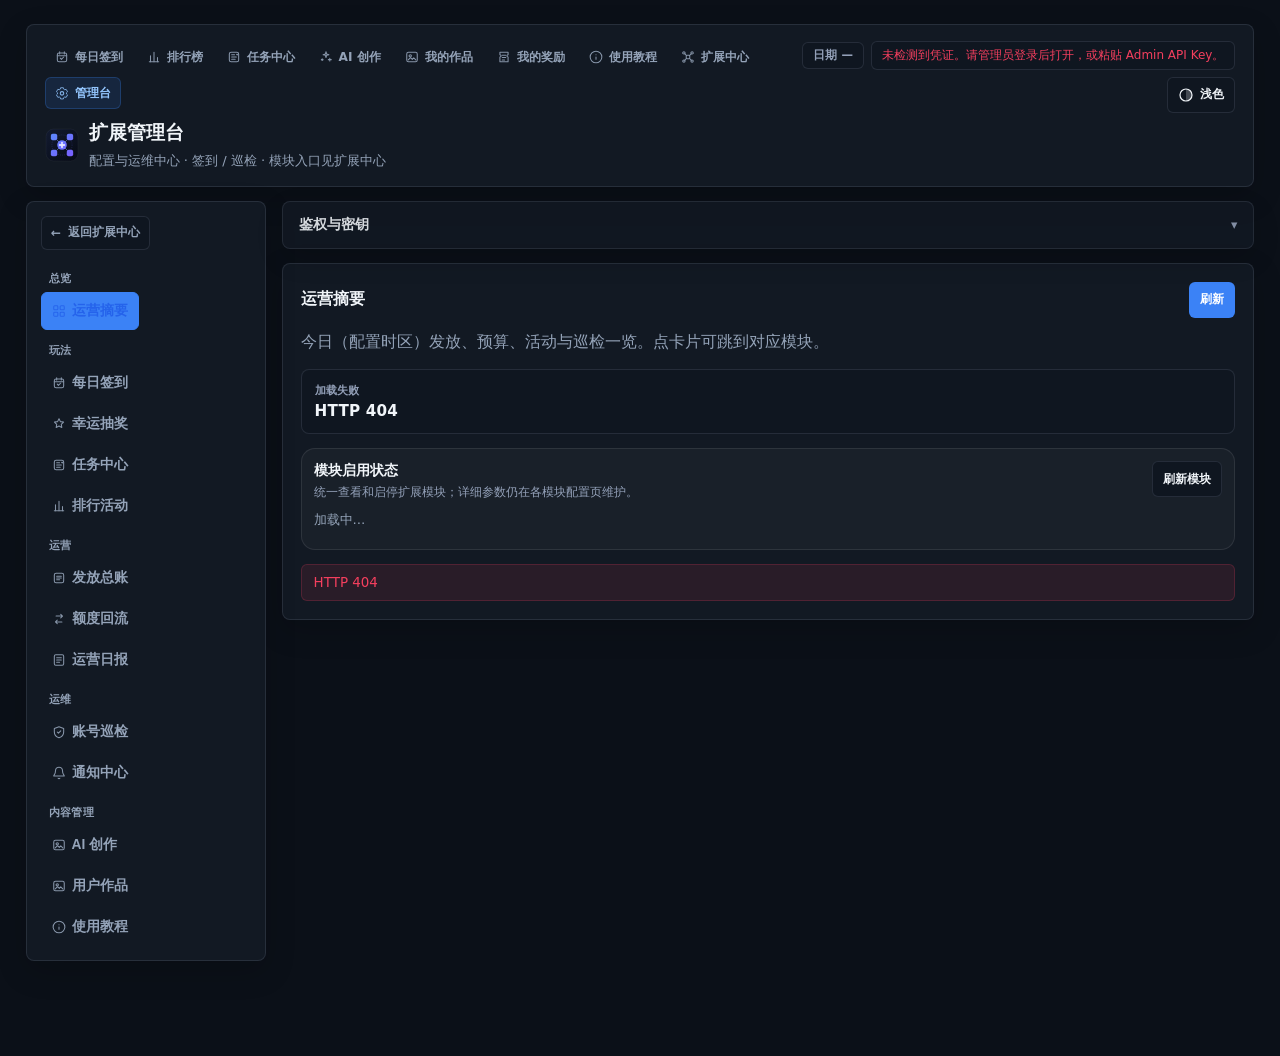
==== commit acc09393: "feat: add module enable controls" ====
--- a/web/static/admin.html
+++ b/web/static/admin.html
@@ -264,11 +264,16 @@
 .campaign-status.partial{color:var(--warn);background:rgba(245,158,11,.08);border-color:rgba(245,158,11,.25)}
 .campaign-status.settled{color:#60a5fa;background:rgba(96,165,250,.08);border-color:rgba(96,165,250,.25)}
 .campaign-status.cancelled{color:var(--muted)}
-.campaign-row-actions{display:flex;align-items:center;gap:5px;white-space:nowrap}.campaign-row-actions button{padding:6px 9px}
-.campaign-more{position:relative}.campaign-more summary{list-style:none;cursor:pointer;border:1px solid var(--border);border-radius:9px;padding:6px 9px;font-size:.74rem;font-weight:700;background:var(--soft2)}
-.campaign-more summary::-webkit-details-marker{display:none}.campaign-more-menu{position:absolute;right:0;top:calc(100% + 5px);z-index:20;min-width:128px;padding:6px;border:1px solid var(--border);border-radius:11px;background:var(--card);box-shadow:var(--shadow);display:grid;gap:4px}
-.campaign-more-menu button{width:100%;text-align:left;background:transparent;color:var(--text);box-shadow:none;border:0;padding:7px 8px}.campaign-more-menu button:hover{background:var(--soft2);transform:none}.campaign-more-menu button.danger{color:var(--danger)}
+.campaign-row-actions{display:flex;align-items:center;gap:5px;white-space:normal;flex-wrap:wrap;min-width:250px}.campaign-row-actions button{padding:6px 8px;white-space:nowrap}
 .campaign-pagination{display:flex;align-items:center;justify-content:space-between;gap:10px;margin-top:10px;color:var(--muted);font-size:.74rem}.campaign-page-controls{display:flex;align-items:center;gap:5px}.campaign-page-controls button{min-width:32px;padding:6px 9px}.campaign-page-controls button.current{background:var(--primary);color:#fff}.campaign-page-controls button:disabled{opacity:.4}
+.module-switch-panel{margin-top:14px;border:1px solid var(--border);border-radius:14px;background:var(--panel);padding:12px}
+.module-switch-head{display:flex;align-items:flex-start;justify-content:space-between;gap:10px;margin-bottom:10px}
+.module-switch-head h3{margin:0;font-size:.9rem}.module-switch-head p{margin:4px 0 0;color:var(--muted);font-size:.72rem;line-height:1.45}
+.module-switch-grid{display:grid;grid-template-columns:repeat(auto-fit,minmax(210px,1fr));gap:8px}
+.module-switch-item{border:1px solid var(--border);border-radius:12px;background:var(--card);padding:10px;display:grid;gap:8px}
+.module-switch-title{display:flex;align-items:center;justify-content:space-between;gap:8px}.module-switch-title strong{font-size:.8rem}.module-switch-title span{font-size:.66rem;color:var(--muted)}
+.module-switch-desc{font-size:.68rem;color:var(--muted);line-height:1.35;min-height:2.6em}
+.module-switch-item.off{opacity:.76}.module-switch-item.off .module-switch-title strong{color:var(--warn)}
 dialog.campaign-dialog{width:min(760px,calc(100vw - 24px));max-height:calc(100vh - 28px);padding:0;border:1px solid var(--border);border-radius:18px;background:var(--card);color:var(--text);box-shadow:0 28px 80px rgba(0,0,0,.45);overflow:hidden}
 dialog.campaign-dialog.wide{width:min(940px,calc(100vw - 24px))}dialog.campaign-dialog::backdrop{background:rgba(2,6,23,.68);backdrop-filter:blur(3px)}
 .campaign-dialog-shell{display:flex;flex-direction:column;max-height:calc(100vh - 30px)}.campaign-dialog-head{display:flex;justify-content:space-between;align-items:flex-start;gap:12px;padding:16px 18px;border-bottom:1px solid var(--border)}
@@ -420,6 +425,16 @@
         <p class="desc u-mt-0">今日（配置时区）发放、预算、活动与巡检一览。点卡片可跳到对应模块。</p>
         <div id="overviewGrid" class="stats u-mt-10">
           <div class="stat"><div class="k">加载中</div><div class="v">…</div></div>
+        </div>
+        <div class="module-switch-panel">
+          <div class="module-switch-head">
+            <div>
+              <h3>模块启用状态</h3>
+              <p>统一查看和启停扩展模块；详细参数仍在各模块配置页维护。</p>
+            </div>
+            <button type="button" class="secondary sm" id="btnModuleSwitchRefresh">刷新模块</button>
+          </div>
+          <div class="module-switch-grid" id="moduleSwitchGrid"><div class="sub">加载中…</div></div>
         </div>
         <div id="overviewCampaigns" class="u-mt-14"></div>
         <div class="msg u-mt-10" id="overviewMsg"></div>
@@ -3124,8 +3139,8 @@
       const body=el('campaignBody');if(!campaignState.items.length){body.innerHTML='<tr><td colspan="8"><div class="campaign-empty">没有找到符合条件的活动<br><span>可以调整筛选条件，或点击“新建活动”。</span></div></td></tr>';return}
       body.innerHTML=campaignState.items.map(c=>{
         const spend=campaignRewardSpend(c),editable=['draft','active'].includes(c.status),settleable=!['settled','cancelled'].includes(c.status),cancellable=['draft','active','partial'].includes(c.status),deletable=Number(c.award_count||0)===0;
-        const more=[editable?`<button type="button" data-campaign-action="edit" data-id="${c.id}">编辑活动</button>`:'',settleable?`<button type="button" data-campaign-action="preview" data-id="${c.id}">预览并结算</button>`:'',cancellable?`<button type="button" data-campaign-action="cancel" data-id="${c.id}">取消活动</button>`:'',deletable?`<button type="button" class="danger" data-campaign-action="delete" data-id="${c.id}">永久删除</button>`:''].filter(Boolean).join('');
-        return `<tr><td class="campaign-name-cell"><strong>${escapeHtml(c.name||'未命名活动')}</strong><span>#${c.id}</span></td><td>${escapeHtml(campaignLabels.board[c.board]||c.board||'—')}</td><td>${escapeHtml(c.start_date||'')}<br><span class="sub">至 ${escapeHtml(c.end_date||'')}</span></td><td>${escapeHtml(campaignLabels.frequency[c.frequency]||c.frequency||'—')}${c.frequency==='once'?'':`<br><span class="sub">${escapeHtml(c.settlement_time||'03:00')} 上海</span>`}</td><td>获奖 ${spend.count} 人<br><span class="sub">最高 ${spend.spend.toFixed(4)}</span></td><td><span class="campaign-status ${escapeHtml(c.status||'')}">${escapeHtml(campaignLabels.status[c.status]||c.status||'—')}</span></td><td>${Number(c.award_count||0)} 条</td><td><div class="campaign-row-actions"><button type="button" class="secondary sm" data-campaign-action="view" data-id="${c.id}">查看</button><button type="button" class="secondary sm" data-campaign-action="awards" data-id="${c.id}">发奖明细</button>${more?`<details class="campaign-more"><summary>更多</summary><div class="campaign-more-menu">${more}</div></details>`:''}</div></td></tr>`;
+        const actions=[`<button type="button" class="secondary sm" data-campaign-action="view" data-id="${c.id}">查看</button>`,`<button type="button" class="secondary sm" data-campaign-action="awards" data-id="${c.id}">明细</button>`,editable?`<button type="button" class="secondary sm" data-campaign-action="edit" data-id="${c.id}">编辑</button>`:'',settleable?`<button type="button" class="secondary sm" data-campaign-action="preview" data-id="${c.id}">预览结算</button>`:'',cancellable?`<button type="button" class="secondary sm" data-campaign-action="cancel" data-id="${c.id}">取消</button>`:'',deletable?`<button type="button" class="danger sm" data-campaign-action="delete" data-id="${c.id}">删除</button>`:''].filter(Boolean).join('');
+        return `<tr><td class="campaign-name-cell"><strong>${escapeHtml(c.name||'未命名活动')}</strong><span>#${c.id}</span></td><td>${escapeHtml(campaignLabels.board[c.board]||c.board||'—')}</td><td>${escapeHtml(c.start_date||'')}<br><span class="sub">至 ${escapeHtml(c.end_date||'')}</span></td><td>${escapeHtml(campaignLabels.frequency[c.frequency]||c.frequency||'—')}${c.frequency==='once'?'':`<br><span class="sub">${escapeHtml(c.settlement_time||'03:00')} 上海</span>`}</td><td>获奖 ${spend.count} 人<br><span class="sub">最高 ${spend.spend.toFixed(4)}</span></td><td><span class="campaign-status ${escapeHtml(c.status||'')}">${escapeHtml(campaignLabels.status[c.status]||c.status||'—')}</span></td><td>${Number(c.award_count||0)} 条</td><td><div class="campaign-row-actions">${actions}</div></td></tr>`;
       }).join('');
     }
     async function refreshCampaigns(){
@@ -3166,7 +3181,7 @@
       const editor=el('campaignEditorModal'),detail=el('campaignDetailModal'),preview=el('campaignPreviewModal'),awards=el('campaignAwardsModal');[editor,detail,preview,awards].forEach(dialog=>{if(dialog)dialog.addEventListener('click',event=>{if(event.target===dialog)dialog.close()})});
       el('btnCampaignNew').onclick=()=>openCampaignEditor().catch(e=>show(e.message||String(e),'err'));el('btnCampaignRefresh').onclick=()=>refreshCampaigns().catch(e=>show(e.message||String(e),'err'));el('btnCampaignSearch').onclick=()=>{campaignState.page=1;refreshCampaigns().catch(e=>show(e.message||String(e),'err'))};el('btnCampaignReset').onclick=()=>{['campaignFilterKeyword','campaignFilterBoard','campaignFilterFrequency','campaignFilterStatus'].forEach(id=>el(id).value='');campaignState.page=1;refreshCampaigns().catch(e=>show(e.message||String(e),'err'))};el('campaignFilterKeyword').addEventListener('keydown',e=>{if(e.key==='Enter'){e.preventDefault();el('btnCampaignSearch').click()}});
       el('btnCampaignPrev').onclick=()=>{if(campaignState.page>1){campaignState.page--;refreshCampaigns().catch(e=>show(e.message||String(e),'err'))}};el('btnCampaignNext').onclick=()=>{if(campaignState.page<campaignState.totalPages){campaignState.page++;refreshCampaigns().catch(e=>show(e.message||String(e),'err'))}};el('campaignPageNumbers').onclick=e=>{const b=e.target.closest('[data-campaign-page]');if(b){campaignState.page=Number(b.dataset.campaignPage);refreshCampaigns().catch(err=>show(err.message||String(err),'err'))}};
-      el('campaignBody').onclick=e=>{const b=e.target.closest('[data-campaign-action]');if(!b)return;document.querySelectorAll('.campaign-more[open]').forEach(d=>d.removeAttribute('open'));const id=Number(b.dataset.id),action=b.dataset.campaignAction;const run={view:()=>openCampaignDetail(id),edit:()=>openCampaignEditor(id),preview:()=>openCampaignPreview(id),awards:()=>openCampaignAwards(id),cancel:()=>cancelCampaign(id),delete:()=>deleteCampaign(id)}[action];if(run)Promise.resolve(run()).catch(err=>show(err.message||String(err),'err'))};
+      el('campaignBody').onclick=e=>{const b=e.target.closest('[data-campaign-action]');if(!b)return;const id=Number(b.dataset.id),action=b.dataset.campaignAction;const run={view:()=>openCampaignDetail(id),edit:()=>openCampaignEditor(id),preview:()=>openCampaignPreview(id),awards:()=>openCampaignAwards(id),cancel:()=>cancelCampaign(id),delete:()=>deleteCampaign(id)}[action];if(run)Promise.resolve(run()).catch(err=>show(err.message||String(err),'err'))};
       el('campaignEditorForm').onsubmit=e=>{e.preventDefault();submitCampaignEditor()};el('btnCampaignEditorClose').onclick=el('btnCampaignEditorCancel').onclick=()=>campaignCloseDialog('campaignEditorModal');el('btnCampaignDetailClose').onclick=el('btnCampaignDetailDone').onclick=()=>campaignCloseDialog('campaignDetailModal');el('btnCampaignPreviewClose').onclick=el('btnCampaignPreviewDone').onclick=()=>campaignCloseDialog('campaignPreviewModal');el('btnCampaignAwardsClose').onclick=el('btnCampaignAwardsDone').onclick=()=>campaignCloseDialog('campaignAwardsModal');
       el('campBoard').onchange=syncCampaignEditorHelp;el('campFrequency').onchange=syncCampaignEditorHelp;el('campTopN').oninput=updateCampaignRewardSummary;el('campBudget').oninput=updateCampaignRewardSummary;el('btnCampAddReward').onclick=()=>{campRewardState.push({mode:'range',rank:0,rank_from:1,rank_to:1,amount:0});renderCampRewards()};el('campRewardEditor').onchange=e=>{const row=e.target.closest('[data-reward-idx]');if(!row)return;const idx=Number(row.dataset.rewardIdx),field=e.target.dataset.rewardField;if(!field)return;if(field==='mode'){campRewardState[idx].mode=e.target.value;if(e.target.value==='single'){campRewardState[idx].rank=campRewardState[idx].rank||1;campRewardState[idx].rank_from=0;campRewardState[idx].rank_to=0}else{campRewardState[idx].rank=0;campRewardState[idx].rank_from=campRewardState[idx].rank_from||1;campRewardState[idx].rank_to=campRewardState[idx].rank_to||campRewardState[idx].rank_from}renderCampRewards()}};el('campRewardEditor').oninput=e=>{const row=e.target.closest('[data-reward-idx]');if(!row)return;const idx=Number(row.dataset.rewardIdx),field=e.target.dataset.rewardField;if(field&&field!=='mode'){campRewardState[idx][field]=Number(e.target.value)||0;updateCampaignRewardSummary()}};el('campRewardEditor').onclick=e=>{const b=e.target.closest('[data-reward-delete]');if(b&&campRewardState.length>1){campRewardState.splice(Number(b.dataset.rewardDelete),1);renderCampRewards()}};
       el('btnCampaignPreviewLoad').onclick=()=>loadCampaignPreview();el('btnCampaignConfirmSettle').onclick=()=>confirmCampaignSettle().catch(e=>campaignShowError('campaignPreviewError',e.message||String(e)));
@@ -3493,6 +3508,48 @@
 
 
 
+
+    const MODULE_SWITCH_LABELS={
+      checkin:'每日签到',ranking:'排行榜/排行活动',tasks:'任务中心',ledger:'发放总账',creative:'AI 创作中心','account-patrol':'账号巡检',notify:'通知中心',lottery:'幸运抽奖','daily-report':'运营日报',redistribution:'额度回流'
+    };
+    const MODULE_SWITCH_HINTS={
+      checkin:'关闭后用户不能签到。',ranking:'关闭后用户侧排行榜和活动横幅不可用，管理配置保留。',tasks:'关闭后用户任务列表为空，不能领取任务奖励。',ledger:'关闭后用户侧我的奖励不可用，管理总账仍可审计。',creative:'关闭后用户不能进入创作选项、提交作品或查看作品。','account-patrol':'关闭后停止定时巡检，仍可保留巡检配置。',notify:'关闭后不再推送通知。',lottery:'关闭后用户不能抽奖。','daily-report':'关闭后不再定时发送日报。',redistribution:'关闭后用户侧领取/抽取回流奖励不可用。'
+    };
+    async function loadModuleSwitches(){
+      const box=el('moduleSwitchGrid'); if(!box) return;
+      box.innerHTML='<div class="sub">正在读取模块状态…</div>';
+      try{
+        const data=await api('./api/admin/modules/settings');
+        renderModuleSwitches(data.items||[]);
+      }catch(error){
+        box.innerHTML='<div class="campaign-inline-error show">模块状态读取失败：'+escapeHtml(error.message||String(error))+'</div>';
+      }
+    }
+    function renderModuleSwitches(items){
+      const box=el('moduleSwitchGrid'); if(!box) return;
+      if(!items.length){ box.innerHTML='<div class="sub">暂无模块</div>'; return; }
+      box.innerHTML=items.map(m=>{
+        const id=String(m.id||''),on=m.enabled!==false;
+        return `<div class="module-switch-item ${on?'':'off'}" data-module-id="${escapeHtml(id)}">
+          <div class="module-switch-title"><div><strong>${escapeHtml(MODULE_SWITCH_LABELS[id]||m.name||id)}</strong><span> · ${escapeHtml(id)}</span></div><label class="switch"><input type="checkbox" data-module-switch="${escapeHtml(id)}" ${on?'checked':''}/><span>${on?'已启用':'已停用'}</span></label></div>
+          <div class="module-switch-desc">${escapeHtml(MODULE_SWITCH_HINTS[id]||m.description||'')}</div>
+        </div>`;
+      }).join('');
+    }
+    async function toggleModuleSwitch(id, enabled){
+      const data=await api('./api/admin/modules/settings',{method:'PUT',body:JSON.stringify({id,enabled})});
+      renderModuleSwitches(data.items||[]);
+      show(`${MODULE_SWITCH_LABELS[id]||id} 已${enabled?'启用':'停用'}`,'ok');
+      // Keep module-specific forms in sync when the current page has matching controls.
+      if(id==='checkin') refresh().catch(()=>{});
+      else if(id==='lottery') refreshLotteryAll().catch(()=>{});
+      else if(id==='tasks') refreshTasksAdmin().catch(()=>{});
+      else if(id==='account-patrol') refreshPatrolSettings().catch(()=>{});
+      else if(id==='notify') refreshNotify().catch(()=>{});
+      else if(id==='daily-report') refreshReport().catch(()=>{});
+      else if(id==='redistribution') refreshRedistribution().catch(()=>{});
+    }
+
     async function refreshOverview(){
       const box = el('overviewGrid');
       const campBox = el('overviewCampaigns');
@@ -3500,6 +3557,7 @@
       if(msg){ msg.className='msg'; msg.textContent=''; }
       try{
         const d = await api('./api/admin/overview');
+        await loadModuleSwitches();
         const led = d.ledger_today||{};
         const ck = d.checkin||{};
         const lot = d.lottery||{};
@@ -3651,6 +3709,8 @@
     const btnLotAdd=el('btnLotteryAddPrize'); if(btnLotAdd) btnLotAdd.onclick=()=>{ if(lotteryPrizes.length>=12){ show('最多 12 个奖项','err'); return; } lotteryPrizes.push({label:'新奖项',amount:0,weight:1}); renderLotteryPrizes(); };
     const btnLotReset=el('btnLotteryResetPrize'); if(btnLotReset) btnLotReset.onclick=()=>{ lotteryPrizes=LOTTERY_DEFAULT_PRIZES.map(p=>({...p})); renderLotteryPrizes(); };
     const btnOverviewRefresh=el('btnOverviewRefresh'); if(btnOverviewRefresh) btnOverviewRefresh.onclick=()=>refreshOverview().then(()=>show('摘要已刷新','ok')).catch(e=>show(e.message||e,'err'));
+    const btnModuleSwitchRefresh=el('btnModuleSwitchRefresh'); if(btnModuleSwitchRefresh) btnModuleSwitchRefresh.onclick=()=>loadModuleSwitches().then(()=>show('模块状态已刷新','ok')).catch(e=>show(e.message||e,'err'));
+    const moduleSwitchGrid=el('moduleSwitchGrid'); if(moduleSwitchGrid) moduleSwitchGrid.onchange=(e)=>{const input=e.target.closest('[data-module-switch]'); if(!input)return; const id=input.dataset.moduleSwitch; const enabled=!!input.checked; toggleModuleSwitch(id,enabled).catch(err=>{input.checked=!enabled; show(err.message||String(err),'err'); loadModuleSwitches().catch(()=>{});});};
     const themeBtn=el('themeBtn'); if(themeBtn) themeBtn.onclick=()=>toggleTheme();
     const initHash=(location.hash||'').toLowerCase();
     if(initHash==='#patrol') setAdminSection('patrol');
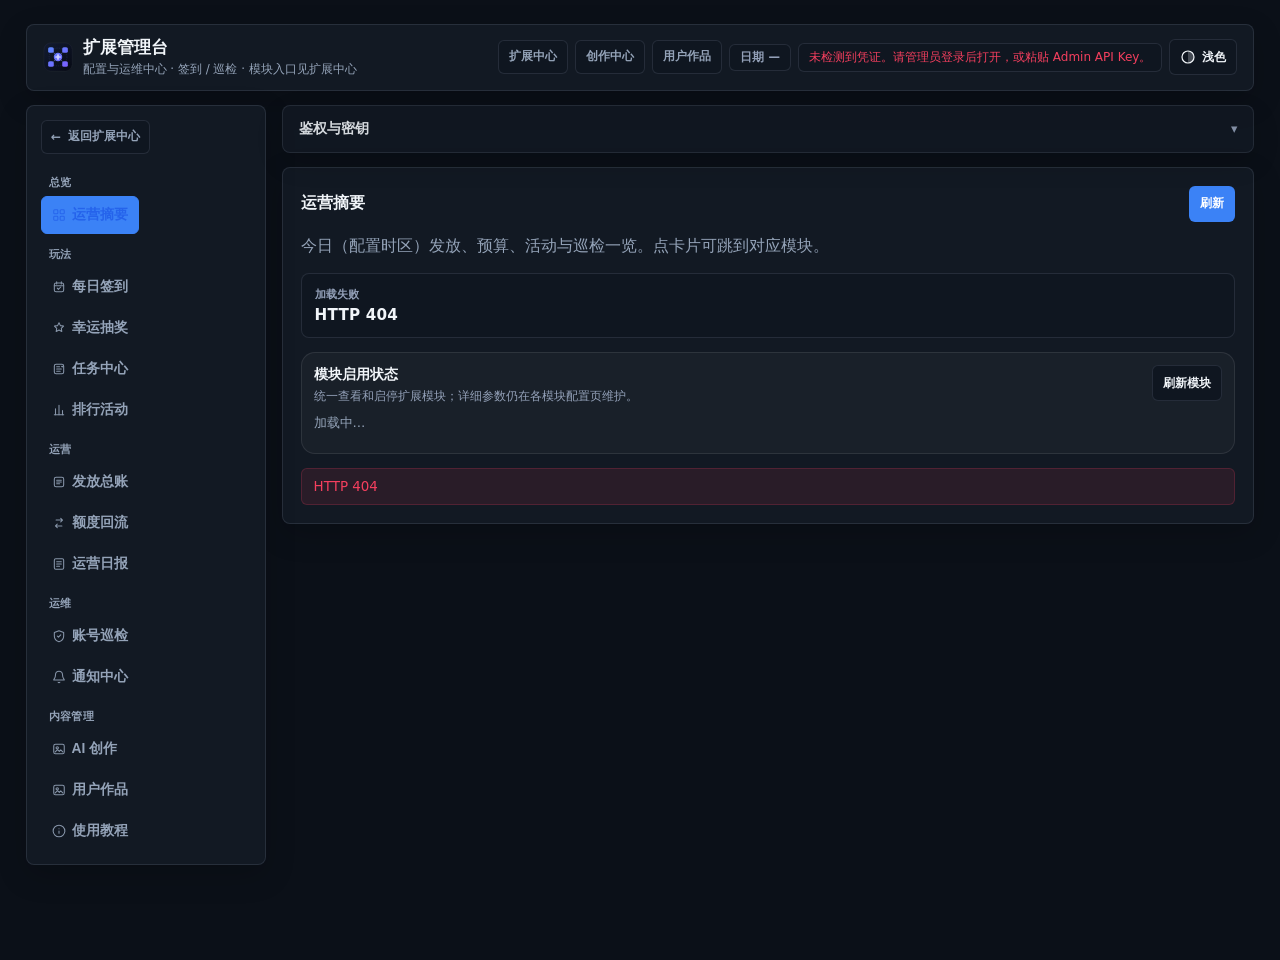
==== commit 6344414d: "feat: improve desktop admin UI" ====
--- a/web/static/admin.html
+++ b/web/static/admin.html
@@ -250,7 +250,8 @@
 .split{display:grid; grid-template-columns:1.1fr .9fr; gap:12px}
 @media (max-width:860px){ .split{grid-template-columns:1fr} }
 
-.campaign-guide{display:grid;grid-template-columns:repeat(3,1fr);gap:8px;margin:12px 0 14px}
+.campaign-title-actions{display:flex;align-items:center;gap:8px;flex-wrap:wrap;justify-content:flex-end}.campaign-summary{display:grid;grid-template-columns:repeat(4,minmax(0,1fr));gap:8px;margin:12px 0}.campaign-summary-item{border:1px solid var(--border);border-radius:12px;padding:10px 12px;background:linear-gradient(180deg,rgba(91,140,255,.05),var(--panel))}.campaign-summary-item span,.campaign-summary-item strong{display:block}.campaign-summary-item span{font-size:.68rem;color:var(--muted);font-weight:700}.campaign-summary-item strong{margin-top:4px;font-size:1.02rem;font-variant-numeric:tabular-nums}.campaign-summary-item.active strong{color:var(--primary)}.campaign-summary-item.warn strong{color:var(--warn)}
+.campaign-guide{display:block;margin:12px 0 14px;border:1px solid var(--border);border-radius:13px;background:var(--panel);overflow:hidden}.campaign-guide>summary{cursor:pointer;padding:9px 12px;color:var(--muted);font-size:.74rem;font-weight:750;list-style:none}.campaign-guide>summary::-webkit-details-marker{display:none}.campaign-guide-grid{display:grid;grid-template-columns:repeat(3,1fr);gap:8px;padding:0 10px 10px}
 .campaign-guide-step{border:1px solid var(--border);border-radius:12px;padding:10px 12px;background:var(--panel);display:flex;gap:9px;align-items:flex-start}
 .campaign-guide-step b{display:grid;place-items:center;width:24px;height:24px;border-radius:999px;background:rgba(91,140,255,.14);color:var(--primary);flex:none;font-size:.76rem}
 .campaign-guide-step strong{display:block;font-size:.78rem;margin-bottom:2px}.campaign-guide-step span{display:block;color:var(--muted);font-size:.7rem;line-height:1.4}
@@ -288,7 +289,7 @@
 .campaign-detail-grid{display:grid;grid-template-columns:repeat(3,1fr);gap:8px}.campaign-detail-item{border:1px solid var(--border);border-radius:11px;padding:9px;background:var(--panel)}.campaign-detail-item .k{font-size:.68rem;color:var(--muted)}.campaign-detail-item .v{font-size:.8rem;font-weight:700;margin-top:3px;overflow-wrap:anywhere}.campaign-detail-rewards{display:grid;gap:6px;margin-top:10px}.campaign-detail-reward{display:flex;justify-content:space-between;gap:10px;padding:8px 10px;border-radius:10px;background:var(--panel);font-size:.76rem}
 .campaign-preview-stats,.campaign-award-summary{display:grid;grid-template-columns:repeat(4,1fr);gap:8px;margin-bottom:10px}.campaign-preview-stat{border:1px solid var(--border);border-radius:11px;padding:9px;background:var(--panel)}.campaign-preview-stat .k{font-size:.66rem;color:var(--muted)}.campaign-preview-stat .v{font-size:.9rem;font-weight:760;margin-top:3px}
 .campaign-award-filters{display:grid;grid-template-columns:1fr 1fr 1fr auto;gap:8px;align-items:end;margin-bottom:10px}.campaign-award-filters .field{margin:0}.campaign-award-error{max-width:250px;white-space:normal;color:var(--danger);font-size:.68rem;line-height:1.35}.campaign-empty{text-align:center;padding:28px 12px;color:var(--muted);font-size:.78rem}.campaign-inline-error{display:none;margin-top:10px;padding:8px 10px;border-radius:10px;background:rgba(244,63,94,.08);color:var(--danger);font-size:.74rem}.campaign-inline-error.show{display:block}
-@media(max-width:760px){.campaign-guide{grid-template-columns:1fr}.campaign-filters{grid-template-columns:1fr 1fr}.campaign-filters .keyword{grid-column:1/-1}.campaign-filter-actions{grid-column:1/-1}.campaign-form-grid{grid-template-columns:1fr}.campaign-form-grid .full{grid-column:auto}.campaign-reward-row{grid-template-columns:1fr}.campaign-detail-grid{grid-template-columns:1fr 1fr}.campaign-preview-stats,.campaign-award-summary{grid-template-columns:1fr 1fr}.campaign-award-filters{grid-template-columns:1fr 1fr}.campaign-award-filters .user-filter,.campaign-award-filters .actions{grid-column:1/-1}.campaign-pagination{align-items:flex-start;flex-direction:column}.campaign-dialog-body{padding:13px}.campaign-dialog-head,.campaign-dialog-foot{padding-left:13px;padding-right:13px}}
+@media(max-width:760px){.campaign-summary,.campaign-guide-grid{grid-template-columns:1fr}.campaign-filters{grid-template-columns:1fr 1fr}.campaign-filters .keyword{grid-column:1/-1}.campaign-filter-actions{grid-column:1/-1}.campaign-form-grid{grid-template-columns:1fr}.campaign-form-grid .full{grid-column:auto}.campaign-reward-row{grid-template-columns:1fr}.campaign-detail-grid{grid-template-columns:1fr 1fr}.campaign-preview-stats,.campaign-award-summary{grid-template-columns:1fr 1fr}.campaign-award-filters{grid-template-columns:1fr 1fr}.campaign-award-filters .user-filter,.campaign-award-filters .actions{grid-column:1/-1}.campaign-pagination{align-items:flex-start;flex-direction:column}.campaign-dialog-body{padding:13px}.campaign-dialog-head,.campaign-dialog-foot{padding-left:13px;padding-right:13px}}
 
 .audit-item{border:1px solid var(--border); border-radius:12px; padding:10px; margin-bottom:8px; background:var(--panel)}
 .audit-meta{font-size:.72rem; color:var(--muted); margin-bottom:4px}
@@ -333,6 +334,9 @@
         </div>
       </div>
       <div class="top-meta">
+        <a class="admin-quick-link" href="./home.html">扩展中心</a>
+        <a class="admin-quick-link" href="./create.html" target="_blank" rel="noopener">创作中心</a>
+        <a class="admin-quick-link" href="./works.html" target="_blank" rel="noopener">用户作品</a>
         <span class="chip" id="todayChip">日期 —</span>
         <div id="authStatus" class="auth-status">检测中…</div>
         <button type="button" class="theme-btn" id="themeBtn"><svg viewBox="0 0 24 24" fill="none" aria-hidden="true"><circle cx="12" cy="12" r="9" stroke="currentColor" stroke-width="1.8"/><path d="M12 3a9 9 0 0 1 0 18z" fill="currentColor" opacity=".24"/></svg><span class="theme-label">浅色</span></button>
@@ -1130,20 +1134,29 @@
             <h2>排行活动管理</h2>
             <p class="desc">根据奖励榜或消费榜的最终排名，给榜单前几名用户批量发放额度。</p>
           </div>
-          <span class="badge" id="campaignBadge">—</span>
-        </div>
-
-        <div class="campaign-guide">
+          <div class="campaign-title-actions"><span class="badge" id="campaignBadge">—</span><button type="button" id="btnCampaignNew">＋ 新建活动</button></div>
+        </div>
+
+        <div class="campaign-summary" aria-label="排行活动摘要">
+          <div class="campaign-summary-item"><span>全部活动</span><strong id="campaignSummaryTotal">—</strong></div>
+          <div class="campaign-summary-item active"><span>本页进行中</span><strong id="campaignSummaryActive">—</strong></div>
+          <div class="campaign-summary-item"><span>本页已完成</span><strong id="campaignSummarySettled">—</strong></div>
+          <div class="campaign-summary-item warn"><span>本页需关注</span><strong id="campaignSummaryAttention">—</strong></div>
+        </div>
+
+        <details class="campaign-guide" open>
+          <summary>发奖流程说明</summary>
+          <div class="campaign-guide-grid">
           <div class="campaign-guide-step"><b>1</b><div><strong>创建活动</strong><span>设置排行范围、活动时间和奖励档位。</span></div></div>
           <div class="campaign-guide-step"><b>2</b><div><strong>预览名单</strong><span>结算前确认获奖用户、跳过原因和预计支出。</span></div></div>
           <div class="campaign-guide-step"><b>3</b><div><strong>确认发奖</strong><span>奖励进入用户余额，并保留发奖明细和流水编号。</span></div></div>
-        </div>
+          </div>
+        </details>
 
         <div class="campaign-list-head">
           <h3>活动列表</h3>
           <div class="campaign-head-actions">
             <button type="button" class="secondary sm" id="btnCampaignRefresh">刷新</button>
-            <button type="button" class="sm" id="btnCampaignNew">＋ 新建活动</button>
           </div>
         </div>
         <div class="campaign-filters">
@@ -1284,6 +1297,20 @@
         <div class="creative-kpi"><span>视频模型</span><strong id="creativePoolVideos">—</strong></div>
       </div>
 
+      <div class="creative-admin-workspace">
+      <div class="card creative-model-card">
+        <div class="card-head">
+          <div><h2 id="creativeModelTitle">模型与参考价格</h2><p class="desc" id="creativeModelDesc">参考价格仅用于费用预估，实际由用户的 Sub2API API Key 结算。</p></div>
+          <span class="badge" id="creativeModelBadge">0 个模型</span>
+        </div>
+        <div class="tbl-wrap">
+          <table class="tbl creative-model-table creative-responsive-table">
+            <thead><tr><th>模型</th><th>能力</th><th>可用性</th><th id="creativePriceHeading">参考价格</th><th>状态</th><th>操作</th></tr></thead>
+            <tbody id="creativeModelBody"><tr><td colspan="6" class="sub">请先选择渠道</td></tr></tbody>
+          </table>
+        </div>
+      </div>
+
       <div class="card creative-channel-card">
         <div class="card-head">
           <div><h2>调用渠道</h2><p class="desc">账号池使用用户自己的 API Key；外部渠道使用管理员配置的全局 Key。</p></div>
@@ -1317,18 +1344,6 @@
           </table>
         </div>
       </div>
-
-      <div class="card creative-model-card">
-        <div class="card-head">
-          <div><h2 id="creativeModelTitle">模型与参考价格</h2><p class="desc" id="creativeModelDesc">参考价格仅用于费用预估，实际由用户的 Sub2API API Key 结算。</p></div>
-          <span class="badge" id="creativeModelBadge">0 个模型</span>
-        </div>
-        <div class="tbl-wrap">
-          <table class="tbl creative-model-table creative-responsive-table">
-            <thead><tr><th>模型</th><th>能力</th><th>可用性</th><th id="creativePriceHeading">参考价格</th><th>状态</th><th>操作</th></tr></thead>
-            <tbody id="creativeModelBody"><tr><td colspan="6" class="sub">请先选择渠道</td></tr></tbody>
-          </table>
-        </div>
       </div>
     </div>
 
@@ -3135,6 +3150,15 @@
       el('btnCampaignPrev').disabled=page<=1;el('btnCampaignNext').disabled=pages===0||page>=pages;
       const nums=[];const start=Math.max(1,page-2),end=Math.min(pages,start+4);for(let n=start;n<=end;n++)nums.push(`<button type="button" class="secondary sm ${n===page?'current':''}" data-campaign-page="${n}">${n}</button>`);el('campaignPageNumbers').innerHTML=nums.join('');
     }
+    function renderCampaignSummary(){
+      const items=campaignState.items||[];
+      const counts=items.reduce((acc,c)=>{const s=String(c.status||'');acc.total++;if(s==='active'||s==='draft')acc.active++;if(s==='settled')acc.settled++;if(s==='partial'||s==='cancelled'||Number(c.award_failed||0)>0)acc.attention++;return acc},{total:0,active:0,settled:0,attention:0});
+      const set=(id,value)=>{const node=el(id);if(node)node.textContent=String(value)};
+      set('campaignSummaryTotal',Number(campaignState.total||counts.total));
+      set('campaignSummaryActive',counts.active);
+      set('campaignSummarySettled',counts.settled);
+      set('campaignSummaryAttention',counts.attention);
+    }
     function renderCampaignRows(){
       const body=el('campaignBody');if(!campaignState.items.length){body.innerHTML='<tr><td colspan="8"><div class="campaign-empty">没有找到符合条件的活动<br><span>可以调整筛选条件，或点击“新建活动”。</span></div></td></tr>';return}
       body.innerHTML=campaignState.items.map(c=>{
@@ -3147,7 +3171,7 @@
       const params=new URLSearchParams({page:String(campaignState.page),page_size:String(campaignState.pageSize)}),filters=campaignFiltersFromDOM();Object.entries(filters).forEach(([k,v])=>{if(v)params.set(k,v)});
       const data=await api('./api/admin/rank/campaigns?'+params.toString());campaignState.items=data.items||[];campaignState.total=Number(data.total||0);campaignState.totalPages=Number(data.total_pages||0);campaignState.page=Number(data.page||campaignState.page);el('campaignBadge').textContent=campaignState.total+' 个活动';
       if(campaignState.total>0&&campaignState.totalPages>0&&campaignState.page>campaignState.totalPages){campaignState.page=campaignState.totalPages;return refreshCampaigns()}
-      renderCampaignRows();renderCampaignPagination();
+      renderCampaignSummary();renderCampaignRows();renderCampaignPagination();
     }
     function campaignDetailHTML(c){
       const spend=campaignRewardSpend(c),rewards=(c.rewards||[]).map(r=>`<div class="campaign-detail-reward"><span>${escapeHtml(campaignRewardLabel(r))}</span><b>${Number(r.amount||0).toFixed(4)} 额度/人</b></div>`).join('')||'<div class="campaign-empty">没有奖励规则</div>';
--- a/web/static/assets/app.css
+++ b/web/static/assets/app.css
@@ -528,6 +528,48 @@
   font-variant-numeric: tabular-nums;
 }
 
+.creative-admin-workspace {
+  display: grid;
+  grid-template-columns: minmax(0, 1.35fr) minmax(360px, .65fr);
+  gap: 14px;
+  align-items: start;
+}
+
+.creative-admin-workspace .creative-model-card {
+  grid-column: 1;
+}
+
+.creative-admin-workspace .creative-channel-card {
+  grid-column: 2;
+}
+
+.creative-channel-card .card-head {
+  flex-direction: column;
+  align-items: flex-start;
+}
+
+.creative-channel-card .grid2 {
+  grid-template-columns: 1fr;
+}
+
+.creative-channel-card .toolbar {
+  align-items: stretch;
+  flex-direction: column;
+}
+
+.creative-channel-card .toolbar button {
+  width: 100%;
+}
+
+.creative-channel-card .creative-channel-list {
+  max-height: 270px;
+  overflow: auto;
+}
+
+.creative-channel-card .tbl {
+  min-width: 620px;
+}
+
 .creative-source-tabs {
   display: inline-grid;
   grid-template-columns: repeat(2, minmax(0, 1fr));
@@ -1127,6 +1169,49 @@
 
 body.app-admin .top {
   grid-column: 1 / -1;
+  min-height: 66px;
+  align-items: center;
+  padding: 12px 16px;
+}
+
+body.app-admin .topnav {
+  display: none;
+}
+
+body.app-admin .brand-title .logo {
+  width: 30px;
+  height: 30px;
+  flex-basis: 30px;
+}
+
+body.app-admin .brand-title h1 {
+  font-size: 1.04rem;
+}
+
+body.app-admin .lead {
+  margin-top: 2px;
+  font-size: .74rem;
+}
+
+body.app-admin .admin-quick-link {
+  min-height: 34px;
+  display: inline-flex;
+  align-items: center;
+  justify-content: center;
+  padding: 6px 10px;
+  border: 1px solid var(--app-border);
+  border-radius: var(--app-radius-sm);
+  color: var(--app-muted);
+  background: var(--app-surface-soft);
+  font-size: .74rem;
+  font-weight: 700;
+  text-decoration: none;
+}
+
+body.app-admin .admin-quick-link:hover {
+  color: var(--app-primary);
+  border-color: rgba(59, 130, 246, .28);
+  background: var(--app-primary-soft);
 }
 
 body.app-admin .modnav {
@@ -1464,6 +1549,26 @@
   }
 }
 
+@media (max-width: 1280px) {
+  .creative-admin-workspace {
+    grid-template-columns: 1fr;
+  }
+
+  .creative-admin-workspace .creative-model-card,
+  .creative-admin-workspace .creative-channel-card {
+    grid-column: auto;
+  }
+
+  .creative-channel-card .toolbar {
+    align-items: center;
+    flex-direction: row;
+  }
+
+  .creative-channel-card .toolbar button {
+    width: auto;
+  }
+}
+
 @media (max-width: 980px) {
   body.app-page .top {
     flex-direction: column;
